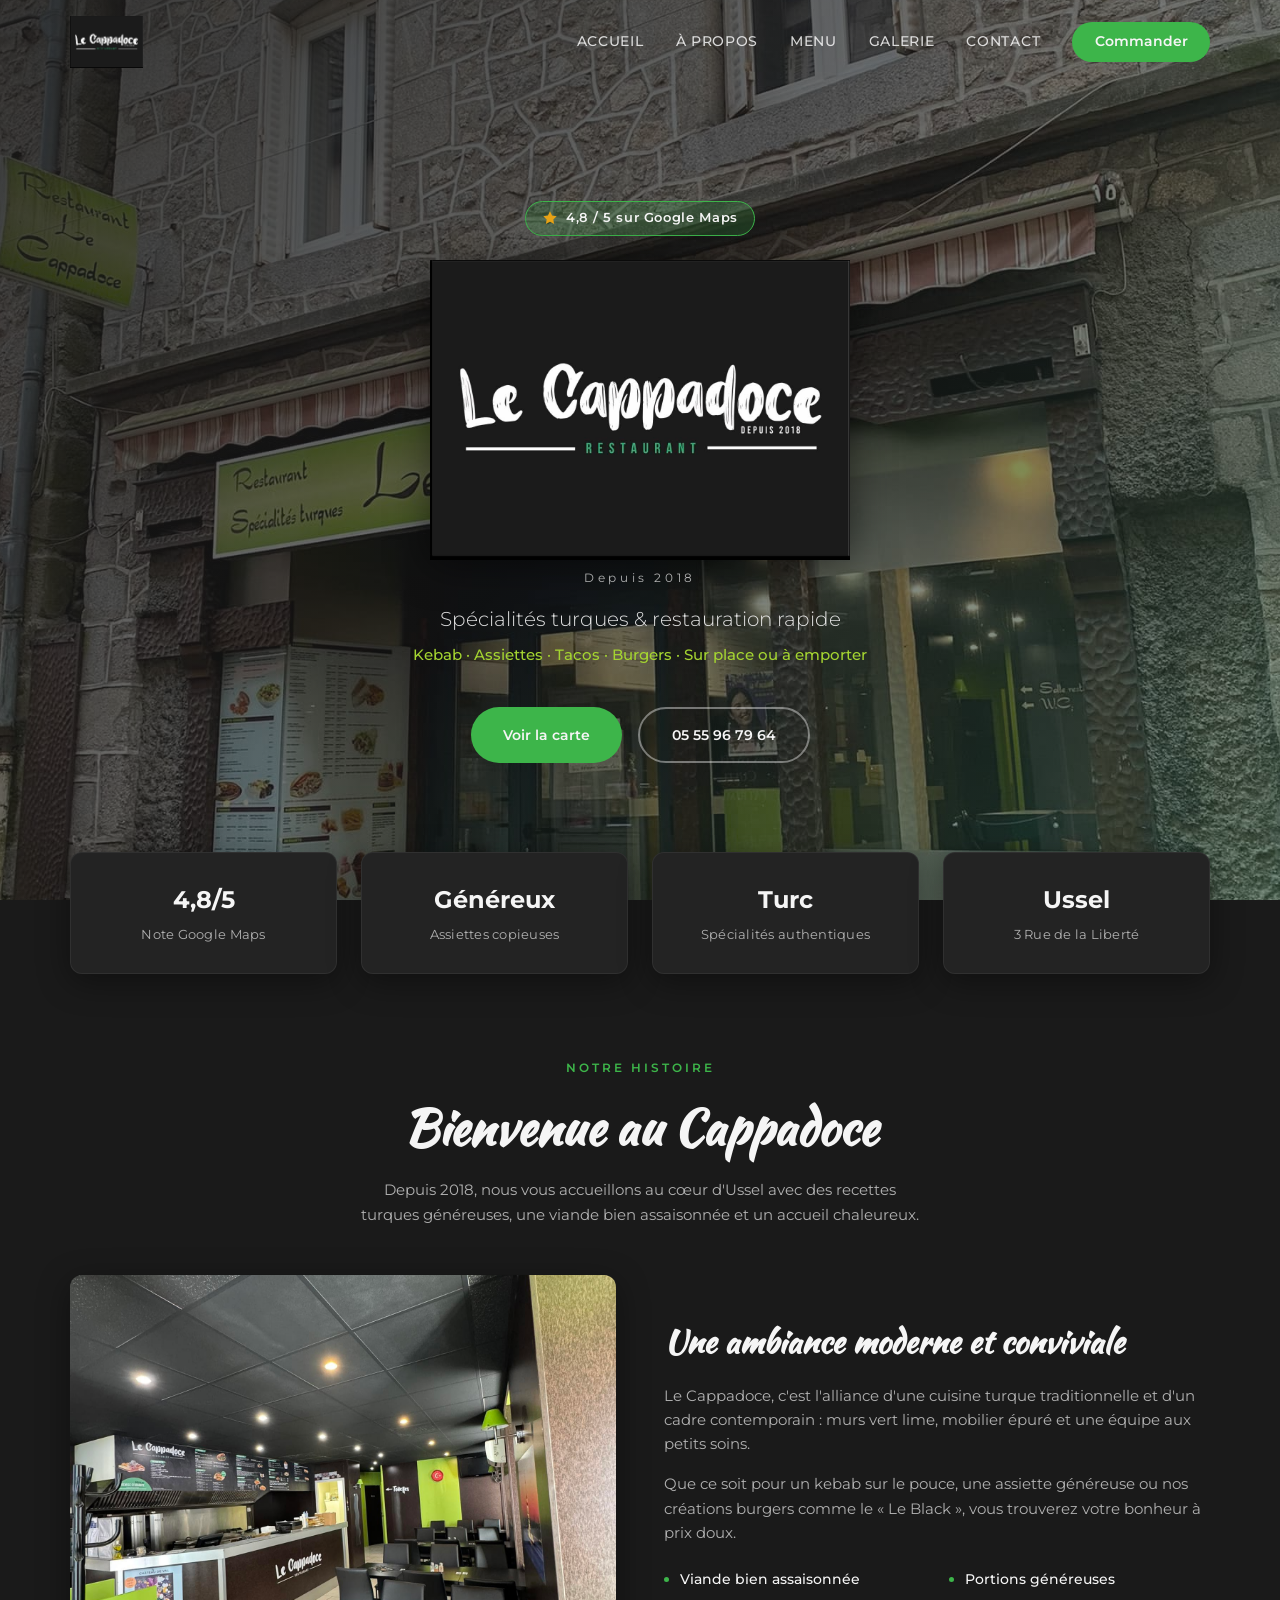
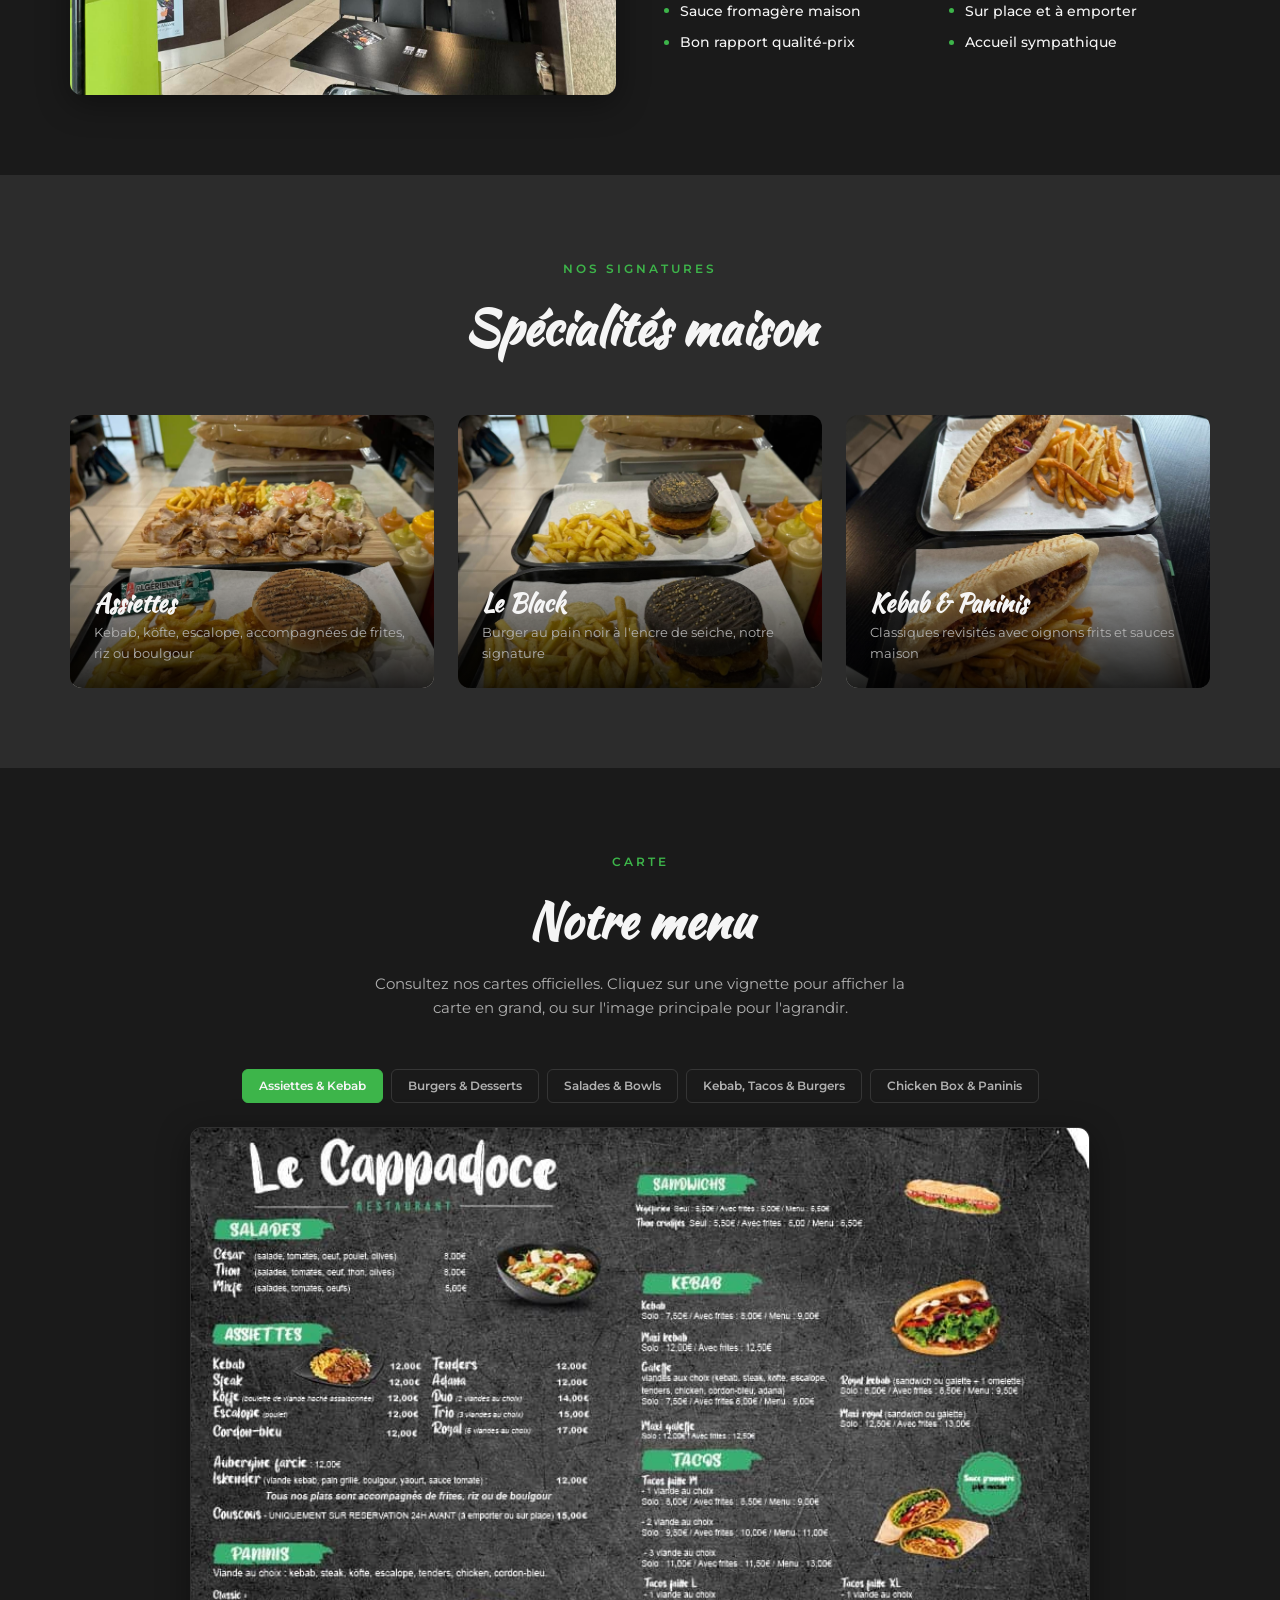
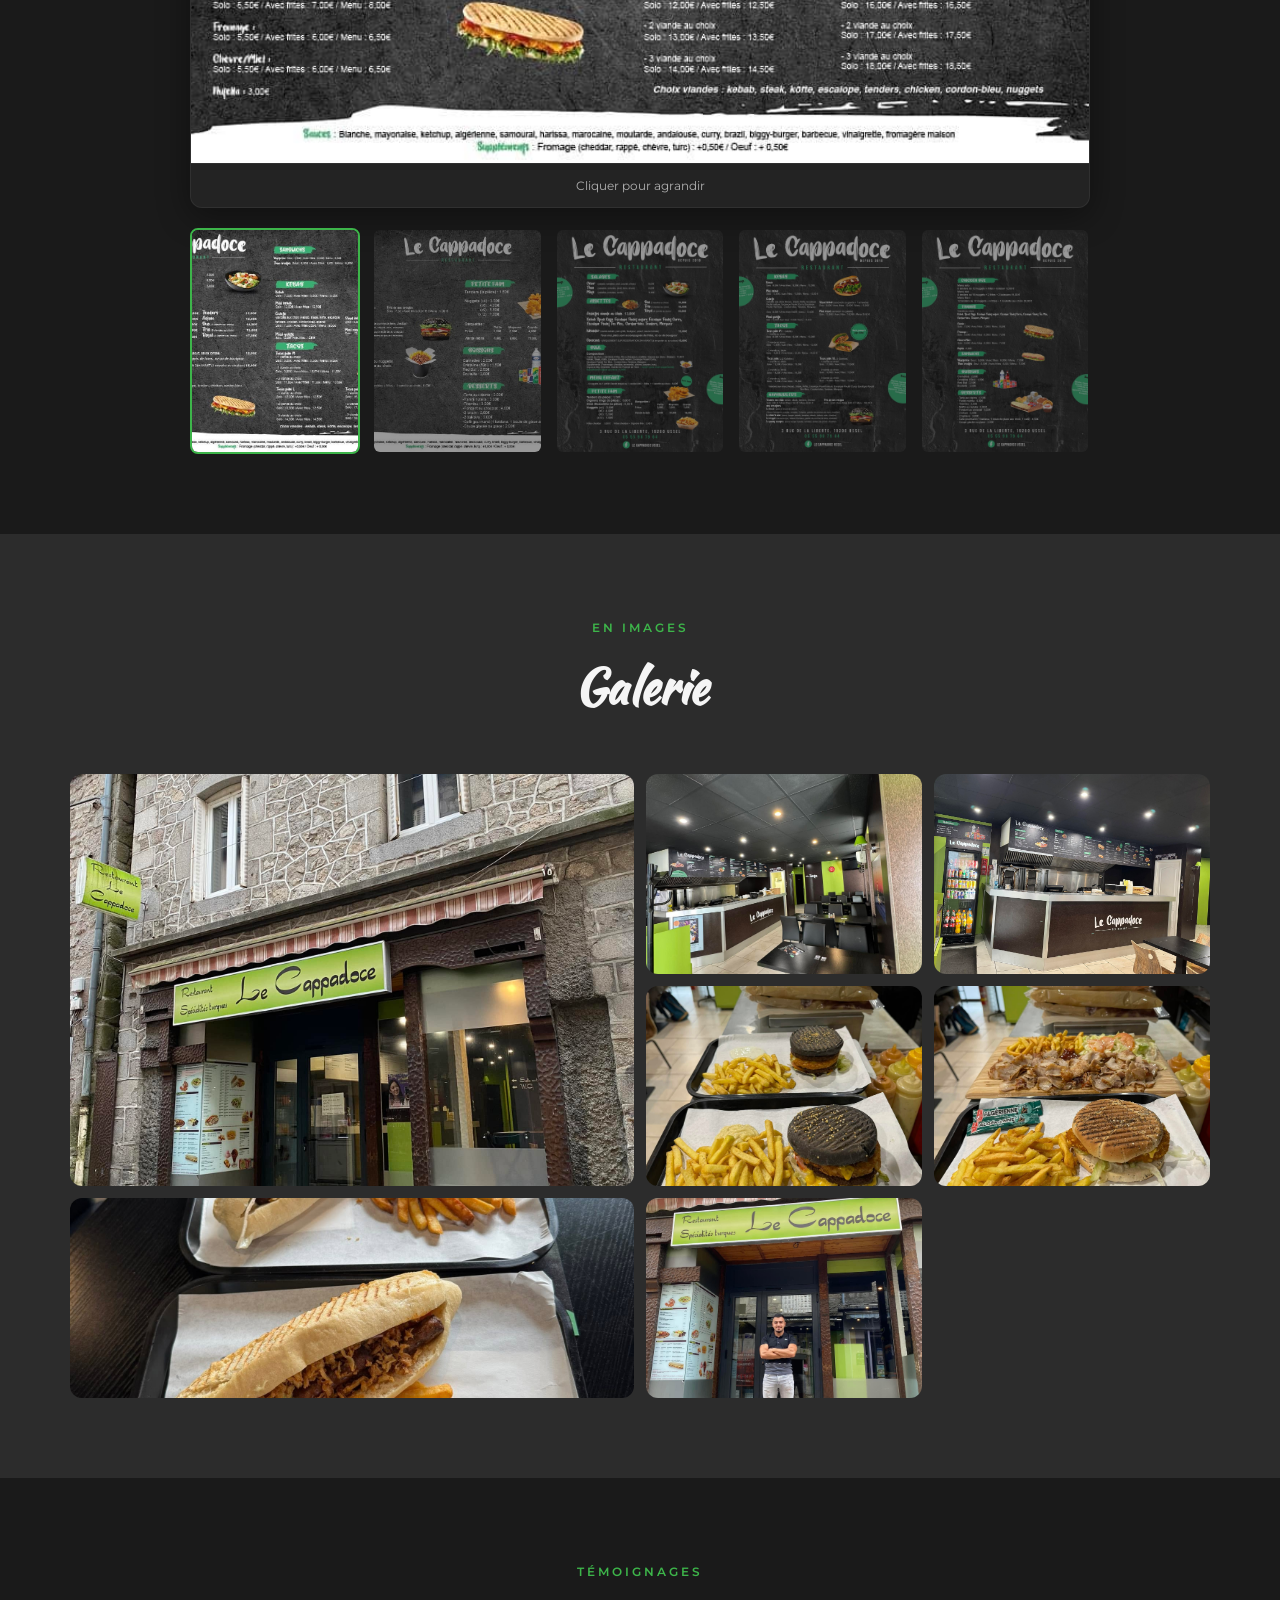
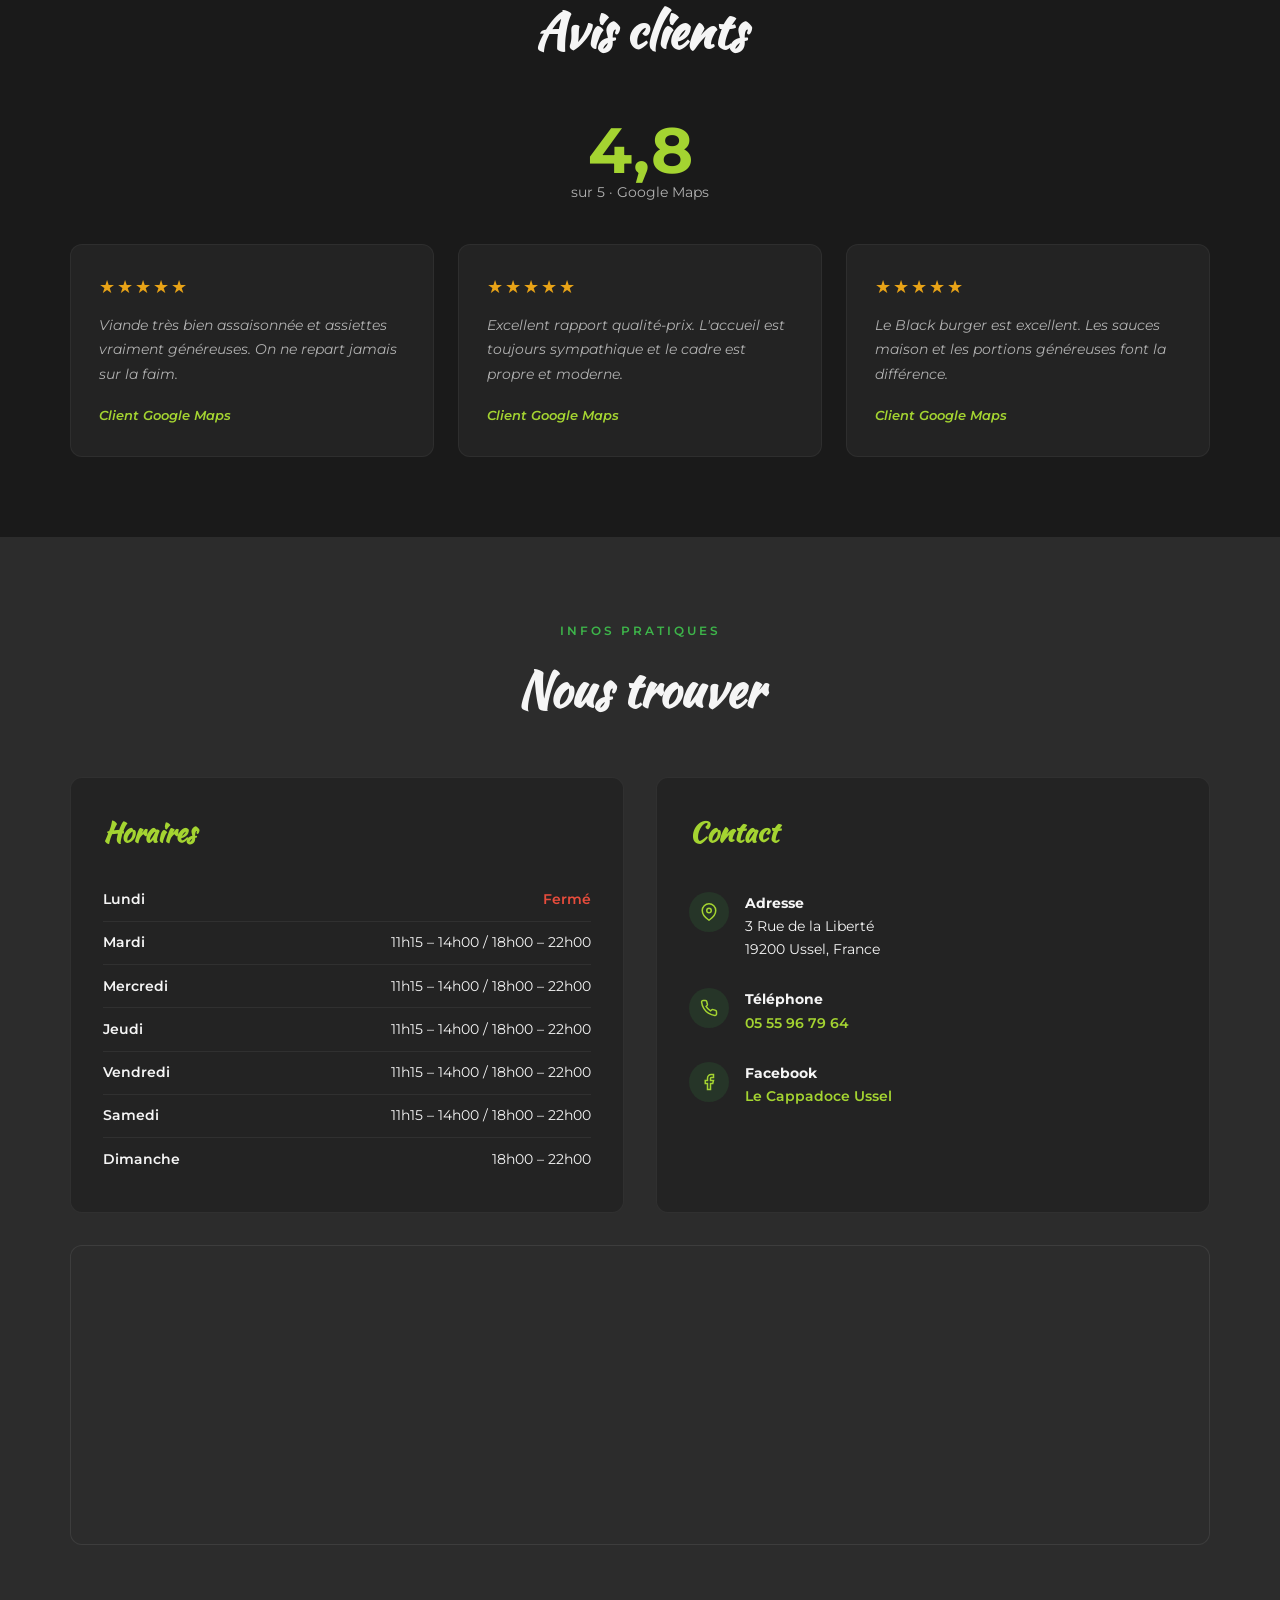
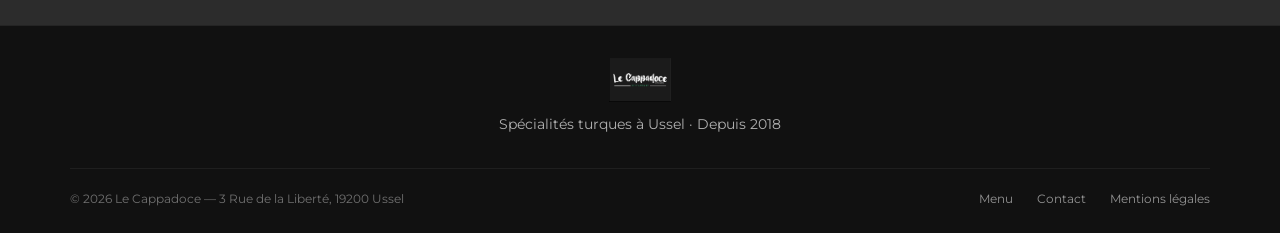
==== index.html @ ad870b02 "Add Le Cappadoce restaurant mockup website. Static showcase site with menu cards, gallery, legal pag" ====
<!DOCTYPE html>
<html lang="fr">
<head>
  <meta charset="UTF-8">
  <meta name="viewport" content="width=device-width, initial-scale=1.0">
  <meta name="description" content="Le Cappadoce — Restaurant de spécialités turques à Ussel. Kebab, assiettes, tacos, burgers. Depuis 2018.">
  <title>Le Cappadoce — Restaurant · Ussel</title>
  <link rel="preconnect" href="https://fonts.googleapis.com">
  <link rel="preconnect" href="https://fonts.gstatic.com" crossorigin>
  <link href="https://fonts.googleapis.com/css2?family=Kaushan+Script&family=Montserrat:wght@300;400;500;600;700&display=swap" rel="stylesheet">
  <link rel="stylesheet" href="css/style.css">
</head>
<body>

  <header class="header">
    <div class="container header__inner">
      <a href="#accueil" class="logo logo--img">
        <img src="images/logo.jpg" alt="Le Cappadoce" class="logo__image" onerror="this.onerror=null;this.src='images/logo.svg';">
      </a>
      <nav class="nav">
        <a href="#accueil" class="nav__link">Accueil</a>
        <a href="#a-propos" class="nav__link">À propos</a>
        <a href="#menu" class="nav__link">Menu</a>
        <a href="#galerie" class="nav__link">Galerie</a>
        <a href="#contact" class="nav__link">Contact</a>
        <a href="tel:+33555967964" class="nav__cta">Commander</a>
      </nav>
      <button class="burger" aria-label="Menu">
        <span></span><span></span><span></span>
      </button>
    </div>
  </header>

  <section id="accueil" class="hero">
    <div class="hero__bg"></div>
    <div class="hero__content">
      <div class="hero__badge">
        <svg class="icon" width="16" height="16" viewBox="0 0 24 24" fill="currentColor" aria-hidden="true"><path d="M12 2l3.09 6.26L22 9.27l-5 4.87 1.18 6.88L12 17.77l-6.18 3.25L7 14.14 2 9.27l6.91-1.01L12 2z"/></svg>
        4,8 / 5 sur Google Maps
      </div>
      <img src="images/logo.jpg" alt="Le Cappadoce" class="hero__logo" onerror="this.onerror=null;this.src='images/logo.svg';">
      <p class="hero__since">Depuis 2018</p>
      <p class="hero__tagline">Spécialités turques &amp; restauration rapide</p>
      <p class="hero__subtitle">Kebab · Assiettes · Tacos · Burgers · Sur place ou à emporter</p>
      <div class="hero__actions">
        <a href="#menu" class="btn btn--primary">Voir la carte</a>
        <a href="tel:+33555967964" class="btn btn--outline">05 55 96 79 64</a>
      </div>
    </div>
  </section>

  <div class="container highlights">
    <div class="highlight">
      <div class="highlight__value">4,8/5</div>
      <div class="highlight__label">Note Google Maps</div>
    </div>
    <div class="highlight">
      <div class="highlight__value">Généreux</div>
      <div class="highlight__label">Assiettes copieuses</div>
    </div>
    <div class="highlight">
      <div class="highlight__value">Turc</div>
      <div class="highlight__label">Spécialités authentiques</div>
    </div>
    <div class="highlight">
      <div class="highlight__value">Ussel</div>
      <div class="highlight__label">3 Rue de la Liberté</div>
    </div>
  </div>

  <section id="a-propos" class="section">
    <div class="container">
      <div class="section__header">
        <span class="section__label">Notre histoire</span>
        <h2 class="section__title">Bienvenue au Cappadoce</h2>
        <p class="section__desc">Depuis 2018, nous vous accueillons au cœur d'Ussel avec des recettes turques généreuses, une viande bien assaisonnée et un accueil chaleureux.</p>
      </div>
      <div class="about">
        <div class="about__image">
          <img src="images/interieur.jpg" alt="Salle du restaurant Le Cappadoce">
        </div>
        <div class="about__text">
          <h3>Une ambiance moderne et conviviale</h3>
          <p>Le Cappadoce, c'est l'alliance d'une cuisine turque traditionnelle et d'un cadre contemporain : murs vert lime, mobilier épuré et une équipe aux petits soins.</p>
          <p>Que ce soit pour un kebab sur le pouce, une assiette généreuse ou nos créations burgers comme le « Le Black », vous trouverez votre bonheur à prix doux.</p>
          <ul class="about__features">
            <li>Viande bien assaisonnée</li>
            <li>Portions généreuses</li>
            <li>Sauce fromagère maison</li>
            <li>Sur place et à emporter</li>
            <li>Bon rapport qualité-prix</li>
            <li>Accueil sympathique</li>
          </ul>
        </div>
      </div>
    </div>
  </section>

  <section class="section section--dark">
    <div class="container">
      <div class="section__header">
        <span class="section__label">Nos signatures</span>
        <h2 class="section__title">Spécialités maison</h2>
      </div>
      <div class="specials">
        <article class="special-card">
          <img src="images/plat-assiette.jpg" alt="Assiette kebab">
          <div class="special-card__overlay">
            <h3 class="special-card__name">Assiettes</h3>
            <p class="special-card__desc">Kebab, köfte, escalope, accompagnées de frites, riz ou boulgour</p>
          </div>
        </article>
        <article class="special-card">
          <img src="images/plat-burger-black.jpg" alt="Burger Le Black">
          <div class="special-card__overlay">
            <h3 class="special-card__name">Le Black</h3>
            <p class="special-card__desc">Burger au pain noir à l'encre de seiche, notre signature</p>
          </div>
        </article>
        <article class="special-card">
          <img src="images/plat-panini.jpg" alt="Paninis et frites">
          <div class="special-card__overlay">
            <h3 class="special-card__name">Kebab &amp; Paninis</h3>
            <p class="special-card__desc">Classiques revisités avec oignons frits et sauces maison</p>
          </div>
        </article>
      </div>
    </div>
  </section>

  <section id="menu" class="section">
    <div class="container">
      <div class="section__header">
        <span class="section__label">Carte</span>
        <h2 class="section__title">Notre menu</h2>
        <p class="section__desc">Consultez nos cartes officielles. Cliquez sur une vignette pour afficher la carte en grand, ou sur l'image principale pour l'agrandir.</p>
      </div>

      <div class="menu-viewer">
        <nav class="menu-viewer__nav" aria-label="Cartes du menu">
          <button class="menu-viewer__tab active" data-menu="images/menu-1.jpg">Assiettes &amp; Kebab</button>
          <button class="menu-viewer__tab" data-menu="images/menu-2.jpg">Burgers &amp; Desserts</button>
          <button class="menu-viewer__tab" data-menu="images/menu-3.jpg">Salades &amp; Bowls</button>
          <button class="menu-viewer__tab" data-menu="images/menu-4.jpg">Kebab, Tacos &amp; Burgers</button>
          <button class="menu-viewer__tab" data-menu="images/menu-5.jpg">Chicken Box &amp; Paninis</button>
        </nav>

        <figure class="menu-viewer__display" data-lightbox="images/menu-1.jpg">
          <img src="images/menu-1.jpg" alt="Carte menu Le Cappadoce — Assiettes, Paninis, Kebab, Tacos" id="menu-display" class="menu-viewer__image">
          <figcaption class="menu-viewer__hint">Cliquer pour agrandir</figcaption>
        </figure>

        <div class="menu-viewer__thumbs">
          <button class="menu-viewer__thumb active" data-menu="images/menu-1.jpg" aria-label="Carte 1">
            <img src="images/menu-1.jpg" alt="">
          </button>
          <button class="menu-viewer__thumb" data-menu="images/menu-2.jpg" aria-label="Carte 2">
            <img src="images/menu-2.jpg" alt="">
          </button>
          <button class="menu-viewer__thumb" data-menu="images/menu-3.jpg" aria-label="Carte 3">
            <img src="images/menu-3.jpg" alt="">
          </button>
          <button class="menu-viewer__thumb" data-menu="images/menu-4.jpg" aria-label="Carte 4">
            <img src="images/menu-4.jpg" alt="">
          </button>
          <button class="menu-viewer__thumb" data-menu="images/menu-5.jpg" aria-label="Carte 5">
            <img src="images/menu-5.jpg" alt="">
          </button>
        </div>
      </div>
    </div>
  </section>

  <section id="galerie" class="section section--dark">
    <div class="container">
      <div class="section__header">
        <span class="section__label">En images</span>
        <h2 class="section__title">Galerie</h2>
      </div>
      <div class="gallery">
        <figure class="gallery__item gallery__item--large" data-lightbox="images/hero.jpg">
          <img src="images/hero.jpg" alt="Façade du restaurant Le Cappadoce">
        </figure>
        <figure class="gallery__item" data-lightbox="images/interieur.jpg">
          <img src="images/interieur.jpg" alt="Salle du restaurant">
        </figure>
        <figure class="gallery__item" data-lightbox="images/galerie-comptoir.jpg">
          <img src="images/galerie-comptoir.jpg" alt="Comptoir et cuisine">
        </figure>
        <figure class="gallery__item" data-lightbox="images/plat-burger-black.jpg">
          <img src="images/plat-burger-black.jpg" alt="Burger Le Black">
        </figure>
        <figure class="gallery__item" data-lightbox="images/plat-assiette.jpg">
          <img src="images/plat-assiette.jpg" alt="Assiette kebab">
        </figure>
        <figure class="gallery__item gallery__item--wide" data-lightbox="images/plat-panini.jpg">
          <img src="images/plat-panini.jpg" alt="Paninis et frites">
        </figure>
        <figure class="gallery__item" data-lightbox="images/galerie-equipe.jpg">
          <img src="images/galerie-equipe.jpg" alt="Devanture du restaurant">
        </figure>
      </div>
    </div>
  </section>

  <section id="avis" class="section">
    <div class="container">
      <div class="section__header">
        <span class="section__label">Témoignages</span>
        <h2 class="section__title">Avis clients</h2>
      </div>
      <div class="reviews__score">
        <div class="reviews__score-value">4,8</div>
        <div class="reviews__score-label">sur 5 · Google Maps</div>
      </div>
      <div class="reviews">
        <blockquote class="review">
          <div class="review__stars" aria-label="5 étoiles sur 5">★★★★★</div>
          <p class="review__text">Viande très bien assaisonnée et assiettes vraiment généreuses. On ne repart jamais sur la faim.</p>
          <cite class="review__author">Client Google Maps</cite>
        </blockquote>
        <blockquote class="review">
          <div class="review__stars" aria-label="5 étoiles sur 5">★★★★★</div>
          <p class="review__text">Excellent rapport qualité-prix. L'accueil est toujours sympathique et le cadre est propre et moderne.</p>
          <cite class="review__author">Client Google Maps</cite>
        </blockquote>
        <blockquote class="review">
          <div class="review__stars" aria-label="5 étoiles sur 5">★★★★★</div>
          <p class="review__text">Le Black burger est excellent. Les sauces maison et les portions généreuses font la différence.</p>
          <cite class="review__author">Client Google Maps</cite>
        </blockquote>
      </div>
    </div>
  </section>

  <section id="contact" class="section section--dark">
    <div class="container">
      <div class="section__header">
        <span class="section__label">Infos pratiques</span>
        <h2 class="section__title">Nous trouver</h2>
      </div>
      <div class="contact-grid">
        <div class="contact-card">
          <h3>Horaires</h3>
          <ul class="hours-list">
            <li><span class="day">Lundi</span> <span class="closed">Fermé</span></li>
            <li><span class="day">Mardi</span> <span>11h15 – 14h00 / 18h00 – 22h00</span></li>
            <li><span class="day">Mercredi</span> <span>11h15 – 14h00 / 18h00 – 22h00</span></li>
            <li><span class="day">Jeudi</span> <span>11h15 – 14h00 / 18h00 – 22h00</span></li>
            <li><span class="day">Vendredi</span> <span>11h15 – 14h00 / 18h00 – 22h00</span></li>
            <li><span class="day">Samedi</span> <span>11h15 – 14h00 / 18h00 – 22h00</span></li>
            <li><span class="day">Dimanche</span> <span>18h00 – 22h00</span></li>
          </ul>
        </div>
        <div class="contact-card">
          <h3>Contact</h3>
          <ul class="contact-info">
            <li>
              <span class="contact-info__icon" aria-hidden="true">
                <svg class="icon" width="18" height="18" viewBox="0 0 24 24" fill="none" stroke="currentColor" stroke-width="2"><path d="M21 10c0 7-9 13-9 13s-9-6-9-13a9 9 0 0118 0z"/><circle cx="12" cy="10" r="3"/></svg>
              </span>
              <div>
                <strong>Adresse</strong><br>
                3 Rue de la Liberté<br>
                19200 Ussel, France
              </div>
            </li>
            <li>
              <span class="contact-info__icon" aria-hidden="true">
                <svg class="icon" width="18" height="18" viewBox="0 0 24 24" fill="none" stroke="currentColor" stroke-width="2"><path d="M22 16.92v3a2 2 0 01-2.18 2 19.79 19.79 0 01-8.63-3.07 19.5 19.5 0 01-6-6 19.79 19.79 0 01-3.07-8.67A2 2 0 014.11 2h3a2 2 0 012 1.72c.127.96.361 1.903.7 2.81a2 2 0 01-.45 2.11L8.09 9.91a16 16 0 006 6l1.27-1.27a2 2 0 012.11-.45c.907.339 1.85.573 2.81.7A2 2 0 0122 16.92z"/></svg>
              </span>
              <div>
                <strong>Téléphone</strong><br>
                <a href="tel:+33555967964">05 55 96 79 64</a>
              </div>
            </li>
            <li>
              <span class="contact-info__icon" aria-hidden="true">
                <svg class="icon" width="18" height="18" viewBox="0 0 24 24" fill="none" stroke="currentColor" stroke-width="2"><path d="M18 2h-3a5 5 0 00-5 5v3H7v4h3v8h4v-8h3l1-4h-4V7a1 1 0 011-1h3z"/></svg>
              </span>
              <div>
                <strong>Facebook</strong><br>
                <a href="https://www.facebook.com/" target="_blank" rel="noopener noreferrer">Le Cappadoce Ussel</a>
              </div>
            </li>
          </ul>
        </div>
      </div>
      <div class="map-placeholder">
        <iframe
          src="https://maps.google.com/maps?q=3+Rue+de+la+Libert%C3%A9+19200+Ussel&output=embed"
          allowfullscreen=""
          loading="lazy"
          referrerpolicy="no-referrer-when-downgrade"
          title="Localisation Le Cappadoce Ussel">
        </iframe>
      </div>
    </div>
  </section>

  <footer class="footer footer--minimal">
    <div class="container">
      <div class="footer__brand-row">
        <a href="#accueil" class="logo logo--img">
          <img src="images/logo.jpg" alt="Le Cappadoce" class="logo__image logo__image--footer" onerror="this.onerror=null;this.src='images/logo.svg';">
        </a>
        <p class="footer__tagline">Spécialités turques à Ussel · Depuis 2018</p>
      </div>
      <div class="footer__bottom">
        <span>© 2026 Le Cappadoce — 3 Rue de la Liberté, 19200 Ussel</span>
        <nav class="footer__links">
          <a href="#menu">Menu</a>
          <a href="#contact">Contact</a>
          <a href="mentions-legales.html">Mentions légales</a>
        </nav>
      </div>
    </div>
  </footer>

  <div id="lightbox" class="lightbox" role="dialog" aria-modal="true" aria-label="Image agrandie">
    <button class="lightbox__close" aria-label="Fermer">&times;</button>
    <img id="lightbox-img" src="" alt="">
  </div>

  <script src="js/main.js"></script>
</body>
</html>
---- css/style.css ----
/* Le Cappadoce — Maquette site vitrine */

:root {
  --bg-dark: #1a1a1a;
  --bg-slate: #2c2c2c;
  --bg-card: #232323;
  --green: #3db54a;
  --green-bright: #a4d431;
  --green-dark: #2d5a47;
  --brown: #3e2723;
  --white: #f5f5f5;
  --gray: #b0b0b0;
  --gold: #e8a317;
  --font-script: "Kaushan Script", cursive;
  --font-body: "Montserrat", sans-serif;
  --shadow: 0 8px 32px rgba(0, 0, 0, 0.4);
  --radius: 12px;
  --transition: 0.3s ease;
}

*,
*::before,
*::after {
  box-sizing: border-box;
  margin: 0;
  padding: 0;
}

html {
  scroll-behavior: smooth;
}

body {
  font-family: var(--font-body);
  background: var(--bg-dark);
  color: var(--white);
  line-height: 1.6;
  overflow-x: hidden;
}

img {
  max-width: 100%;
  height: auto;
  display: block;
}

a {
  color: inherit;
  text-decoration: none;
}

.container {
  width: min(1140px, 92%);
  margin: 0 auto;
}

/* ── Header ── */

.header {
  position: fixed;
  top: 0;
  left: 0;
  right: 0;
  z-index: 1000;
  padding: 1rem 0;
  transition: background var(--transition), box-shadow var(--transition);
}

.header.scrolled {
  background: rgba(26, 26, 26, 0.95);
  backdrop-filter: blur(12px);
  box-shadow: 0 2px 20px rgba(0, 0, 0, 0.5);
}

.header__inner {
  display: flex;
  align-items: center;
  justify-content: space-between;
}

.logo {
  display: flex;
  flex-direction: column;
  align-items: flex-start;
  line-height: 1.1;
}

.logo__name {
  font-family: var(--font-script);
  font-size: 1.8rem;
  color: var(--white);
}

.logo__sub {
  font-size: 0.65rem;
  letter-spacing: 0.35em;
  color: var(--green-dark);
  text-transform: uppercase;
  display: flex;
  align-items: center;
  gap: 0.5rem;
}

.logo__sub::before,
.logo__sub::after {
  content: "";
  width: 24px;
  height: 1px;
  background: var(--white);
  opacity: 0.5;
}

.nav {
  display: flex;
  align-items: center;
  gap: 2rem;
}

.nav__link {
  font-size: 0.85rem;
  font-weight: 500;
  letter-spacing: 0.05em;
  text-transform: uppercase;
  opacity: 0.85;
  transition: color var(--transition), opacity var(--transition);
}

.nav__link:hover {
  color: var(--green-bright);
  opacity: 1;
}

.nav__cta {
  background: var(--green);
  color: var(--white);
  padding: 0.6rem 1.4rem;
  border-radius: 50px;
  font-weight: 600;
  font-size: 0.85rem;
  transition: background var(--transition), transform var(--transition);
}

.nav__cta:hover {
  background: var(--green-bright);
  color: var(--bg-dark);
  transform: translateY(-2px);
}

.burger {
  display: none;
  flex-direction: column;
  gap: 5px;
  background: none;
  border: none;
  cursor: pointer;
  padding: 4px;
}

.burger span {
  display: block;
  width: 26px;
  height: 2px;
  background: var(--white);
  transition: var(--transition);
}

.burger.active span:nth-child(1) {
  transform: rotate(45deg) translate(5px, 5px);
}

.burger.active span:nth-child(2) {
  opacity: 0;
}

.burger.active span:nth-child(3) {
  transform: rotate(-45deg) translate(5px, -5px);
}

/* ── Hero ── */

.hero {
  position: relative;
  min-height: 100vh;
  display: flex;
  align-items: center;
  justify-content: center;
  text-align: center;
  overflow: hidden;
}

.hero__bg {
  position: absolute;
  inset: 0;
  background-color: var(--bg-dark);
  background-image:
    linear-gradient(
      135deg,
      rgba(26, 26, 26, 0.88) 0%,
      rgba(26, 26, 26, 0.6) 50%,
      rgba(45, 90, 71, 0.5) 100%
    ),
    url("../images/hero.jpg");
  background-position: center;
  background-size: cover;
  background-repeat: no-repeat;
  transform: scale(1.05);
  animation: heroZoom 20s ease-in-out infinite alternate;
}

@keyframes heroZoom {
  from { transform: scale(1.05); }
  to { transform: scale(1.12); }
}

.hero__content {
  position: relative;
  z-index: 2;
  padding: 8rem 1rem 4rem;
  max-width: 800px;
}

.hero__badge {
  display: inline-flex;
  align-items: center;
  gap: 0.5rem;
  background: rgba(61, 181, 74, 0.2);
  border: 1px solid var(--green);
  padding: 0.4rem 1rem;
  border-radius: 50px;
  font-size: 0.8rem;
  font-weight: 600;
  margin-bottom: 1.5rem;
  letter-spacing: 0.05em;
}

.hero__badge svg {
  color: var(--gold);
}

.logo--img {
  line-height: 0;
}

.logo__image {
  height: 52px;
  width: auto;
}

.hero__logo {
  max-width: min(420px, 85vw);
  height: auto;
  margin: 0 auto 0.5rem;
  filter: drop-shadow(0 4px 20px rgba(0, 0, 0, 0.5));
}

.hero__title {
  font-family: var(--font-script);
  font-size: clamp(3.5rem, 10vw, 6.5rem);
  line-height: 1;
  margin-bottom: 0.5rem;
  text-shadow: 0 4px 30px rgba(0, 0, 0, 0.6);
}

.hero__since {
  font-size: 0.75rem;
  letter-spacing: 0.3em;
  opacity: 0.7;
  margin-bottom: 1rem;
}

.hero__tagline {
  font-size: clamp(1rem, 2.5vw, 1.25rem);
  font-weight: 300;
  opacity: 0.9;
  margin-bottom: 0.5rem;
}

.hero__subtitle {
  font-size: 0.95rem;
  color: var(--green-bright);
  font-weight: 500;
  margin-bottom: 2.5rem;
}

.hero__actions {
  display: flex;
  gap: 1rem;
  justify-content: center;
  flex-wrap: wrap;
}

.btn {
  display: inline-flex;
  align-items: center;
  gap: 0.5rem;
  padding: 0.9rem 2rem;
  border-radius: 50px;
  font-weight: 600;
  font-size: 0.9rem;
  transition: all var(--transition);
  cursor: pointer;
  border: none;
}

.btn--primary {
  background: var(--green);
  color: var(--white);
}

.btn--primary:hover {
  background: var(--green-bright);
  color: var(--bg-dark);
  transform: translateY(-3px);
  box-shadow: 0 8px 25px rgba(61, 181, 74, 0.4);
}

.btn--outline {
  background: transparent;
  color: var(--white);
  border: 2px solid rgba(255, 255, 255, 0.4);
}

.btn--outline:hover {
  border-color: var(--white);
  background: rgba(255, 255, 255, 0.1);
  transform: translateY(-3px);
}

.hero__scroll {
  position: absolute;
  bottom: 2rem;
  left: 50%;
  transform: translateX(-50%);
  z-index: 2;
  animation: bounce 2s infinite;
  opacity: 0.6;
}

@keyframes bounce {
  0%, 100% { transform: translateX(-50%) translateY(0); }
  50% { transform: translateX(-50%) translateY(8px); }
}

/* ── Sections communes ── */

.section {
  padding: 5rem 0;
}

.section--dark {
  background: var(--bg-slate);
}

.section__header {
  text-align: center;
  margin-bottom: 3rem;
}

.section__label {
  display: inline-block;
  font-size: 0.75rem;
  letter-spacing: 0.25em;
  text-transform: uppercase;
  color: var(--green);
  font-weight: 600;
  margin-bottom: 0.75rem;
}

.section__title {
  font-family: var(--font-script);
  font-size: clamp(2rem, 5vw, 3rem);
  margin-bottom: 0.75rem;
}

.section__desc {
  color: var(--gray);
  max-width: 560px;
  margin: 0 auto;
  font-size: 0.95rem;
}

.brush-title {
  position: relative;
  display: inline-block;
  padding: 0.2rem 1.5rem;
}

.brush-title::before {
  content: "";
  position: absolute;
  left: 0;
  right: 0;
  top: 50%;
  height: 2.2rem;
  transform: translateY(-50%) skewX(-8deg);
  background: var(--green);
  opacity: 0.85;
  border-radius: 4px;
  z-index: -1;
}

/* ── Highlights ── */

.highlights {
  display: grid;
  grid-template-columns: repeat(auto-fit, minmax(220px, 1fr));
  gap: 1.5rem;
  margin-top: -3rem;
  position: relative;
  z-index: 10;
}

.highlight {
  background: var(--bg-card);
  border: 1px solid rgba(255, 255, 255, 0.06);
  border-radius: var(--radius);
  padding: 1.75rem 1.5rem;
  text-align: center;
  box-shadow: var(--shadow);
  transition: transform var(--transition), border-color var(--transition);
}

.highlight:hover {
  transform: translateY(-4px);
  border-color: rgba(61, 181, 74, 0.4);
}

.highlight__value {
  font-size: 1.5rem;
  font-weight: 700;
  color: var(--white);
  margin-bottom: 0.35rem;
}

.highlight__label {
  font-size: 0.8rem;
  color: var(--gray);
  letter-spacing: 0.02em;
}

/* ── About ── */

.about {
  display: grid;
  grid-template-columns: 1fr 1fr;
  gap: 3rem;
  align-items: center;
}

.about__image {
  position: relative;
  border-radius: var(--radius);
  overflow: hidden;
  box-shadow: var(--shadow);
}

.about__image img {
  width: 100%;
  height: 420px;
  object-fit: cover;
}

.about__image::after {
  content: "";
  position: absolute;
  inset: 0;
  border: 3px solid var(--green);
  border-radius: var(--radius);
  transform: translate(12px, 12px);
  z-index: -1;
}

.about__text h3 {
  font-family: var(--font-script);
  font-size: 2rem;
  margin-bottom: 1rem;
}

.about__text p {
  color: var(--gray);
  margin-bottom: 1rem;
  font-size: 0.95rem;
}

.about__features {
  display: grid;
  grid-template-columns: 1fr 1fr;
  gap: 0.6rem 1.5rem;
  margin-top: 1.5rem;
  list-style: none;
}

.about__features li {
  font-size: 0.85rem;
  font-weight: 500;
  padding-left: 1rem;
  position: relative;
}

.about__features li::before {
  content: "";
  position: absolute;
  left: 0;
  top: 0.55em;
  width: 5px;
  height: 5px;
  border-radius: 50%;
  background: var(--green);
}

/* ── Menu (cartes photos) ── */

.menu-viewer {
  max-width: 900px;
  margin: 0 auto;
}

.menu-viewer__nav {
  display: flex;
  flex-wrap: wrap;
  gap: 0.5rem;
  justify-content: center;
  margin-bottom: 1.5rem;
}

.menu-viewer__tab {
  background: transparent;
  border: 1px solid rgba(255, 255, 255, 0.12);
  color: var(--gray);
  padding: 0.55rem 1rem;
  border-radius: 6px;
  font-family: var(--font-body);
  font-size: 0.78rem;
  font-weight: 600;
  cursor: pointer;
  transition: all var(--transition);
}

.menu-viewer__tab:hover,
.menu-viewer__tab.active {
  background: var(--green);
  border-color: var(--green);
  color: var(--white);
}

.menu-viewer__display {
  margin: 0;
  border-radius: var(--radius);
  overflow: hidden;
  box-shadow: var(--shadow);
  cursor: zoom-in;
  background: var(--bg-card);
  border: 1px solid rgba(255, 255, 255, 0.06);
}

.menu-viewer__image {
  width: 100%;
  display: block;
}

.menu-viewer__hint {
  text-align: center;
  font-size: 0.75rem;
  color: var(--gray);
  padding: 0.75rem;
  border-top: 1px solid rgba(255, 255, 255, 0.06);
}

.menu-viewer__thumbs {
  display: grid;
  grid-template-columns: repeat(5, 1fr);
  gap: 0.75rem;
  margin-top: 1.25rem;
}

.menu-viewer__thumb {
  padding: 0;
  border: 2px solid transparent;
  border-radius: 8px;
  overflow: hidden;
  cursor: pointer;
  background: none;
  opacity: 0.55;
  transition: opacity var(--transition), border-color var(--transition);
}

.menu-viewer__thumb:hover,
.menu-viewer__thumb.active {
  opacity: 1;
  border-color: var(--green);
}

.menu-viewer__thumb img {
  width: 100%;
  aspect-ratio: 3/4;
  object-fit: cover;
}

/* ── Spécialités visuelles ── */

.specials {
  display: grid;
  grid-template-columns: repeat(3, 1fr);
  gap: 1.5rem;
}

.special-card {
  position: relative;
  border-radius: var(--radius);
  overflow: hidden;
  aspect-ratio: 4/3;
  cursor: pointer;
}

.special-card img {
  width: 100%;
  height: 100%;
  object-fit: cover;
  transition: transform 0.5s ease;
}

.special-card:hover img {
  transform: scale(1.08);
}

.special-card__overlay {
  position: absolute;
  inset: 0;
  background: linear-gradient(to top, rgba(0, 0, 0, 0.85) 0%, transparent 60%);
  display: flex;
  flex-direction: column;
  justify-content: flex-end;
  padding: 1.5rem;
}

.special-card__name {
  font-family: var(--font-script);
  font-size: 1.5rem;
}

.special-card__desc {
  font-size: 0.8rem;
  color: var(--gray);
}

/* ── Gallery ── */

.gallery {
  display: grid;
  grid-template-columns: repeat(4, 1fr);
  grid-auto-rows: 200px;
  gap: 0.75rem;
}

.gallery__item {
  border-radius: var(--radius);
  overflow: hidden;
  position: relative;
}

.gallery__item img {
  width: 100%;
  height: 100%;
  object-fit: cover;
  transition: transform 0.5s ease;
}

.gallery__item:hover img {
  transform: scale(1.05);
}

.gallery__item--large {
  grid-column: span 2;
  grid-row: span 2;
}

.gallery__item--wide {
  grid-column: span 2;
}

/* ── Avis ── */

.reviews {
  display: grid;
  grid-template-columns: repeat(auto-fit, minmax(280px, 1fr));
  gap: 1.5rem;
}

.review {
  background: var(--bg-card);
  border-radius: var(--radius);
  padding: 1.75rem;
  border: 1px solid rgba(255, 255, 255, 0.05);
}

.review__stars {
  color: var(--gold);
  font-size: 1.1rem;
  margin-bottom: 0.75rem;
  letter-spacing: 2px;
}

.review__text {
  font-size: 0.9rem;
  color: var(--gray);
  font-style: italic;
  margin-bottom: 1rem;
  line-height: 1.7;
}

.review__author {
  font-size: 0.8rem;
  font-weight: 600;
  color: var(--green-bright);
}

.reviews__score {
  text-align: center;
  margin-bottom: 2.5rem;
}

.reviews__score-value {
  font-size: 4rem;
  font-weight: 700;
  color: var(--green-bright);
  line-height: 1;
}

.reviews__score-label {
  font-size: 0.85rem;
  color: var(--gray);
}

/* ── Contact & Horaires ── */

.contact-grid {
  display: grid;
  grid-template-columns: 1fr 1fr;
  gap: 2rem;
}

.contact-card {
  background: var(--bg-card);
  border-radius: var(--radius);
  padding: 2rem;
  border: 1px solid rgba(255, 255, 255, 0.06);
}

.contact-card h3 {
  font-family: var(--font-script);
  font-size: 1.75rem;
  margin-bottom: 1.5rem;
  color: var(--green-bright);
}

.hours-list {
  list-style: none;
}

.hours-list li {
  display: flex;
  justify-content: space-between;
  padding: 0.6rem 0;
  border-bottom: 1px solid rgba(255, 255, 255, 0.06);
  font-size: 0.9rem;
}

.hours-list li:last-child {
  border-bottom: none;
}

.hours-list .closed {
  color: #e74c3c;
  font-weight: 600;
}

.hours-list .day {
  font-weight: 600;
}

.contact-info {
  list-style: none;
}

.contact-info li {
  display: flex;
  align-items: flex-start;
  gap: 1rem;
  padding: 0.85rem 0;
  font-size: 0.9rem;
}

.contact-info__icon {
  width: 40px;
  height: 40px;
  background: rgba(61, 181, 74, 0.12);
  border-radius: 50%;
  display: flex;
  align-items: center;
  justify-content: center;
  flex-shrink: 0;
  color: var(--green-bright);
}

.icon {
  display: block;
  flex-shrink: 0;
}

.contact-info a {
  color: var(--green-bright);
  font-weight: 600;
  transition: color var(--transition);
}

.contact-info a:hover {
  color: var(--green);
}

.map-placeholder {
  margin-top: 2rem;
  border-radius: var(--radius);
  overflow: hidden;
  height: 300px;
  background: var(--bg-slate);
  border: 1px solid rgba(255, 255, 255, 0.08);
}

.map-placeholder iframe {
  width: 100%;
  height: 100%;
  border: 0;
  filter: grayscale(30%) contrast(1.1);
}

/* ── Footer ── */

.footer {
  background: #111;
  padding: 2.5rem 0 1.5rem;
  border-top: 1px solid rgba(255, 255, 255, 0.08);
}

.footer--minimal {
  padding-top: 2rem;
}

.footer__brand-row {
  display: flex;
  flex-direction: column;
  align-items: center;
  gap: 0.75rem;
  margin-bottom: 2rem;
  text-align: center;
}

.logo__image--footer {
  height: 44px;
}

.footer__tagline {
  font-size: 0.85rem;
  color: var(--gray);
}

.footer__bottom {
  border-top: 1px solid rgba(255, 255, 255, 0.06);
  padding-top: 1.25rem;
  display: flex;
  justify-content: space-between;
  align-items: center;
  flex-wrap: wrap;
  gap: 1rem;
  font-size: 0.78rem;
  color: rgba(255, 255, 255, 0.4);
}

.footer__links {
  display: flex;
  gap: 1.5rem;
}

.footer__links a {
  color: rgba(255, 255, 255, 0.55);
  transition: color var(--transition);
}

.footer__links a:hover {
  color: var(--white);
}

/* ── Page légale ── */

.legal-page {
  padding: 7rem 0 4rem;
  min-height: 70vh;
}

.legal-page__inner {
  max-width: 720px;
}

.legal-page__title {
  font-family: var(--font-script);
  font-size: clamp(2rem, 5vw, 2.75rem);
  margin-bottom: 0.5rem;
}

.legal-page__updated {
  font-size: 0.85rem;
  color: var(--gray);
  margin-bottom: 3rem;
}

.legal-section {
  margin-bottom: 2.5rem;
}

.legal-section h2 {
  font-size: 1.1rem;
  font-weight: 600;
  color: var(--green-bright);
  margin-bottom: 1rem;
  letter-spacing: 0.02em;
}

.legal-section h3 {
  font-size: 0.95rem;
  font-weight: 600;
  margin: 1.25rem 0 0.5rem;
}

.legal-section p {
  font-size: 0.9rem;
  color: var(--gray);
  line-height: 1.75;
  margin-bottom: 0.75rem;
}

.legal-section a {
  color: var(--green-bright);
  text-decoration: underline;
  text-underline-offset: 2px;
}

.legal-dl {
  display: grid;
  gap: 0.75rem;
}

.legal-dl dt {
  font-size: 0.75rem;
  text-transform: uppercase;
  letter-spacing: 0.08em;
  color: rgba(255, 255, 255, 0.45);
  margin-bottom: 0.15rem;
}

.legal-dl dd {
  font-size: 0.9rem;
  color: var(--white);
  margin: 0 0 0.5rem;
}

.legal-section--notice {
  padding: 1.25rem 1.5rem;
  background: rgba(255, 255, 255, 0.03);
  border-left: 3px solid var(--green);
  border-radius: 0 var(--radius) var(--radius) 0;
}

/* ── Animations ── */

.reveal {
  opacity: 0;
  transform: translateY(16px);
  transition: opacity 0.55s ease, transform 0.55s ease;
}

.reveal.is-visible {
  opacity: 1;
  transform: translateY(0);
}

/* ── Lightbox ── */

.lightbox {
  position: fixed;
  inset: 0;
  background: rgba(0, 0, 0, 0.92);
  z-index: 2000;
  display: none;
  align-items: center;
  justify-content: center;
  padding: 2rem;
}

.lightbox.active {
  display: flex;
}

.lightbox img {
  max-height: 90vh;
  max-width: 90vw;
  border-radius: var(--radius);
  box-shadow: var(--shadow);
}

.lightbox__close {
  position: absolute;
  top: 1.5rem;
  right: 1.5rem;
  background: none;
  border: none;
  color: var(--white);
  font-size: 2rem;
  cursor: pointer;
  opacity: 0.7;
  transition: opacity var(--transition);
}

.lightbox__close:hover {
  opacity: 1;
}

/* ── Responsive ── */

@media (max-width: 900px) {
  .nav {
    position: fixed;
    top: 0;
    right: -100%;
    width: min(320px, 85vw);
    height: 100vh;
    background: var(--bg-dark);
    flex-direction: column;
    justify-content: center;
    gap: 2rem;
    transition: right var(--transition);
    box-shadow: -4px 0 30px rgba(0, 0, 0, 0.5);
  }

  .nav.open {
    right: 0;
  }

  .burger {
    display: flex;
    z-index: 1001;
  }

  .about {
    grid-template-columns: 1fr;
  }

  .about__image img {
    height: 300px;
  }

  .specials {
    grid-template-columns: 1fr;
  }

  .gallery {
    grid-template-columns: repeat(2, 1fr);
    grid-auto-rows: 160px;
  }

  .gallery__item--large {
    grid-column: span 2;
    grid-row: span 1;
  }

  .contact-grid {
    grid-template-columns: 1fr;
  }

  .menu-viewer__thumbs {
    grid-template-columns: repeat(3, 1fr);
  }

  .footer__bottom {
    flex-direction: column;
    text-align: center;
  }
}

@media (max-width: 500px) {
  .gallery {
    grid-template-columns: 1fr;
  }

  .gallery__item--wide,
  .gallery__item--large {
    grid-column: span 1;
  }

  .about__features {
    grid-template-columns: 1fr;
  }

  .menu-viewer__thumbs {
    grid-template-columns: repeat(2, 1fr);
  }
}
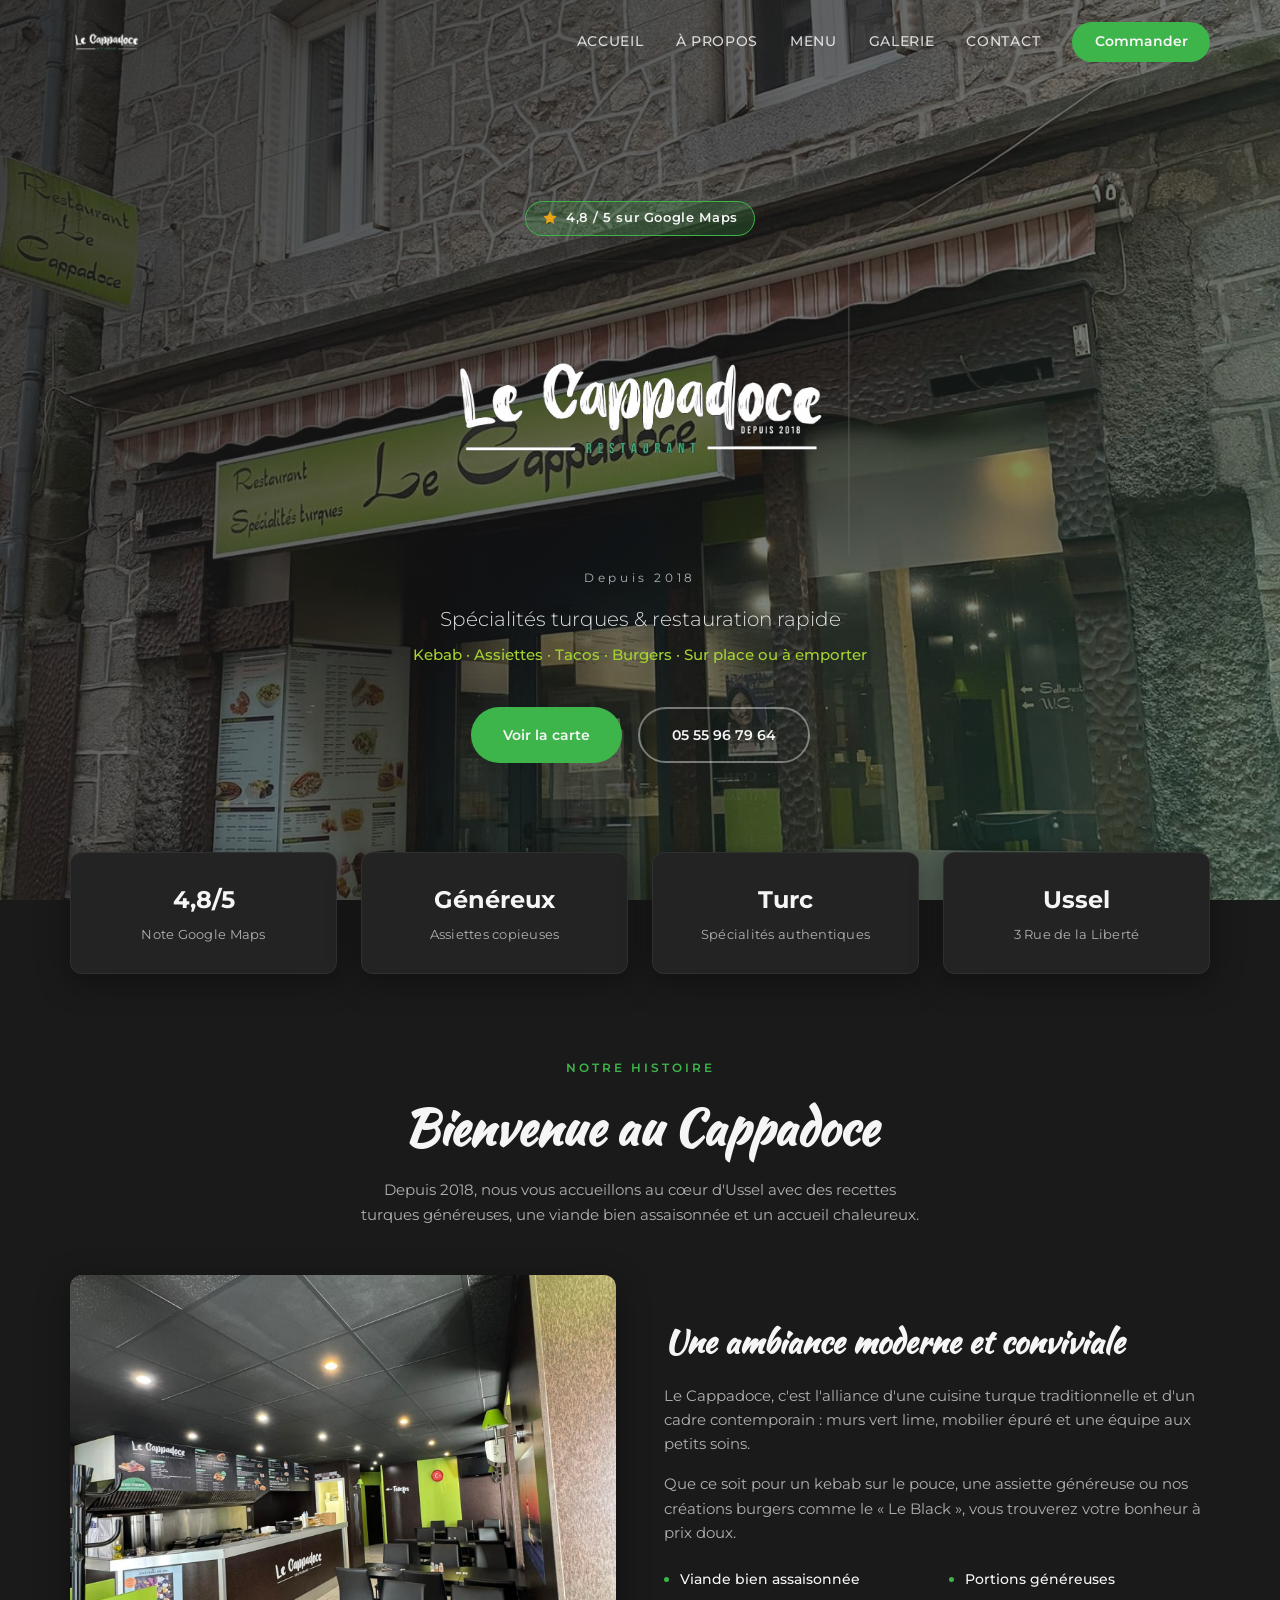
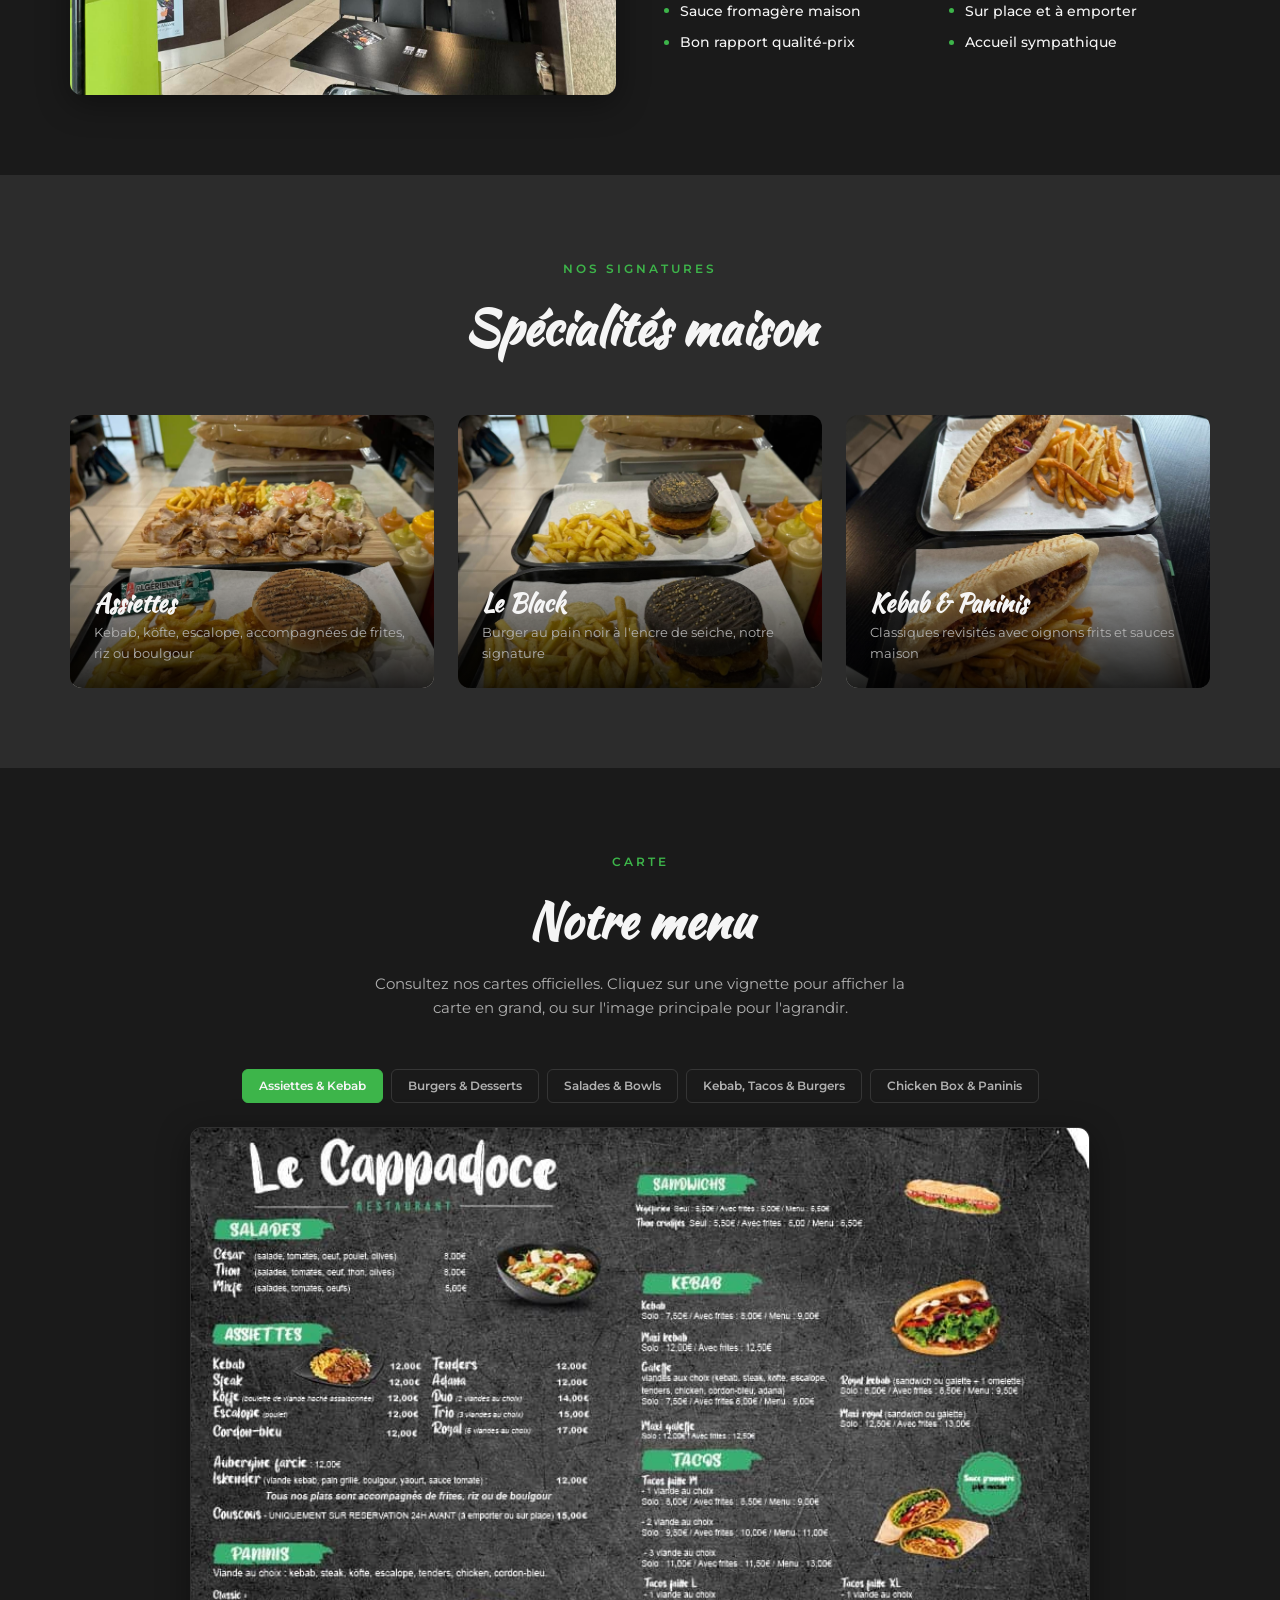
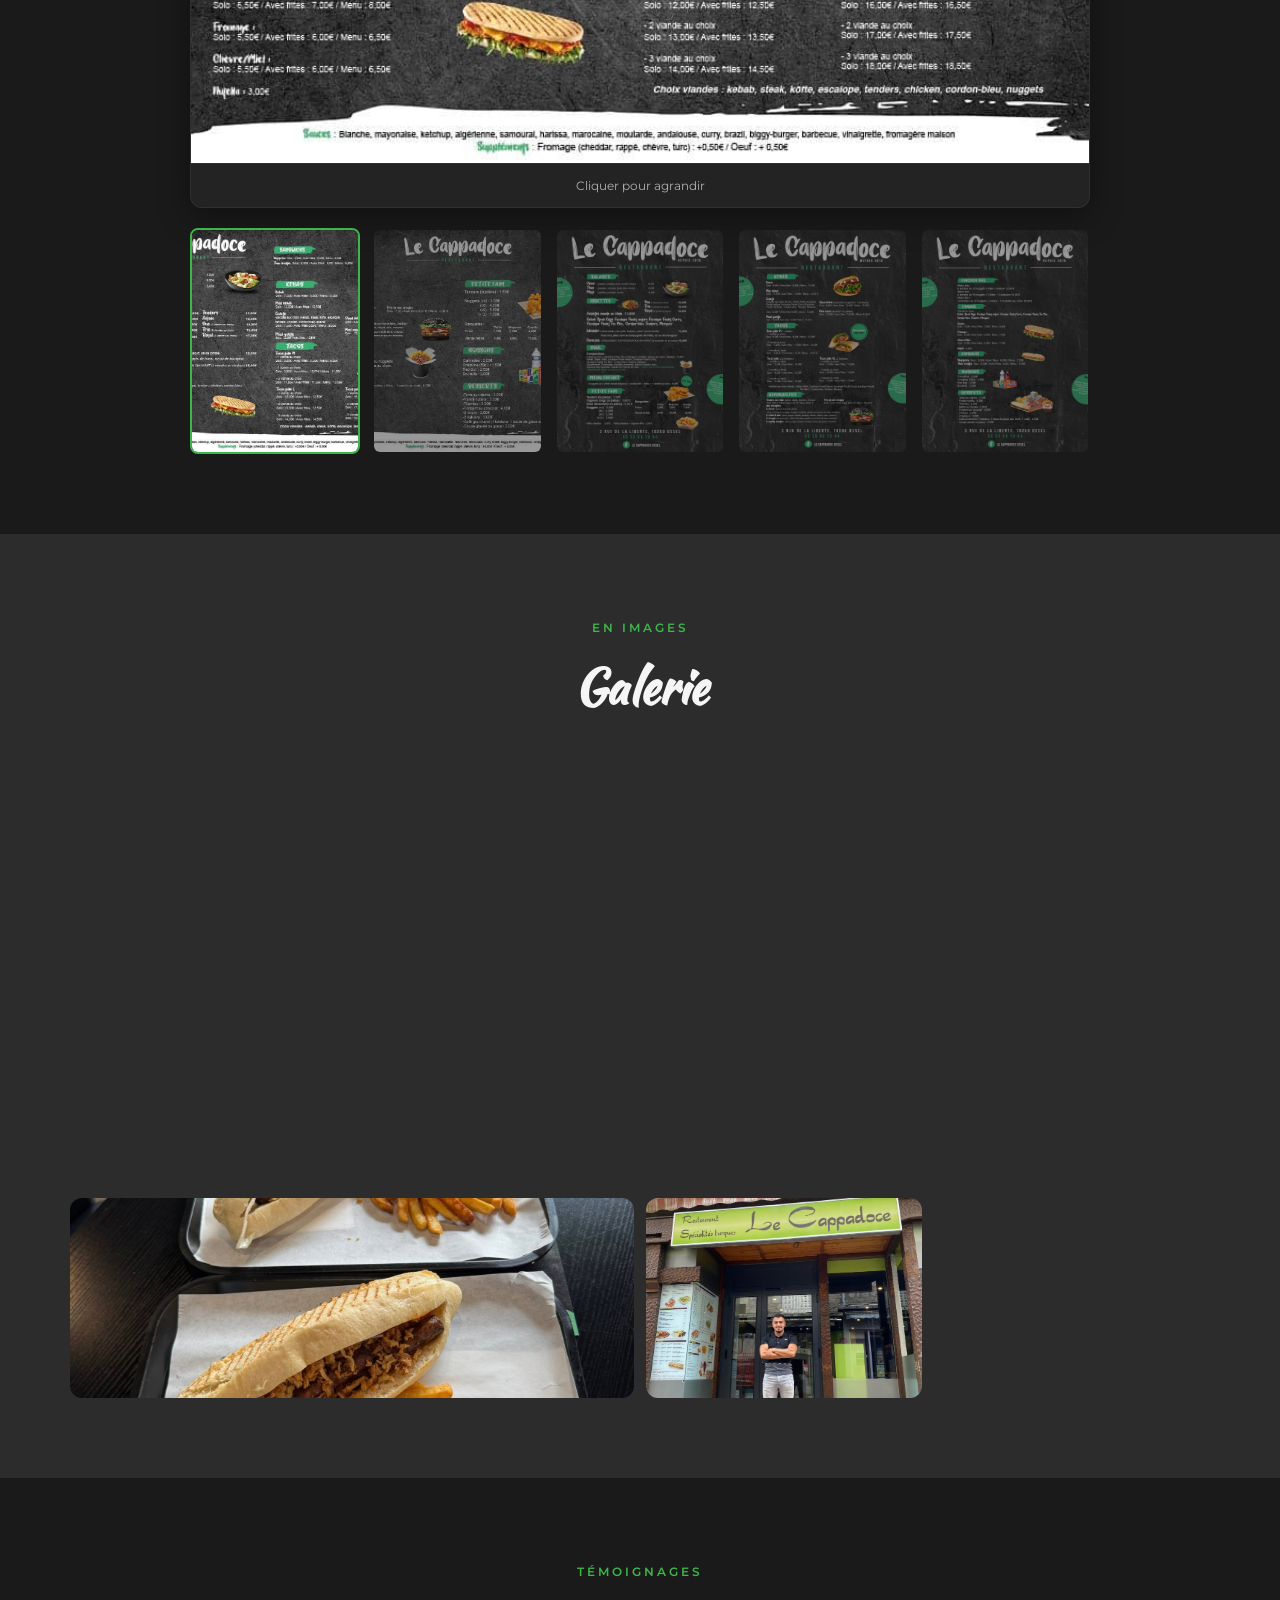
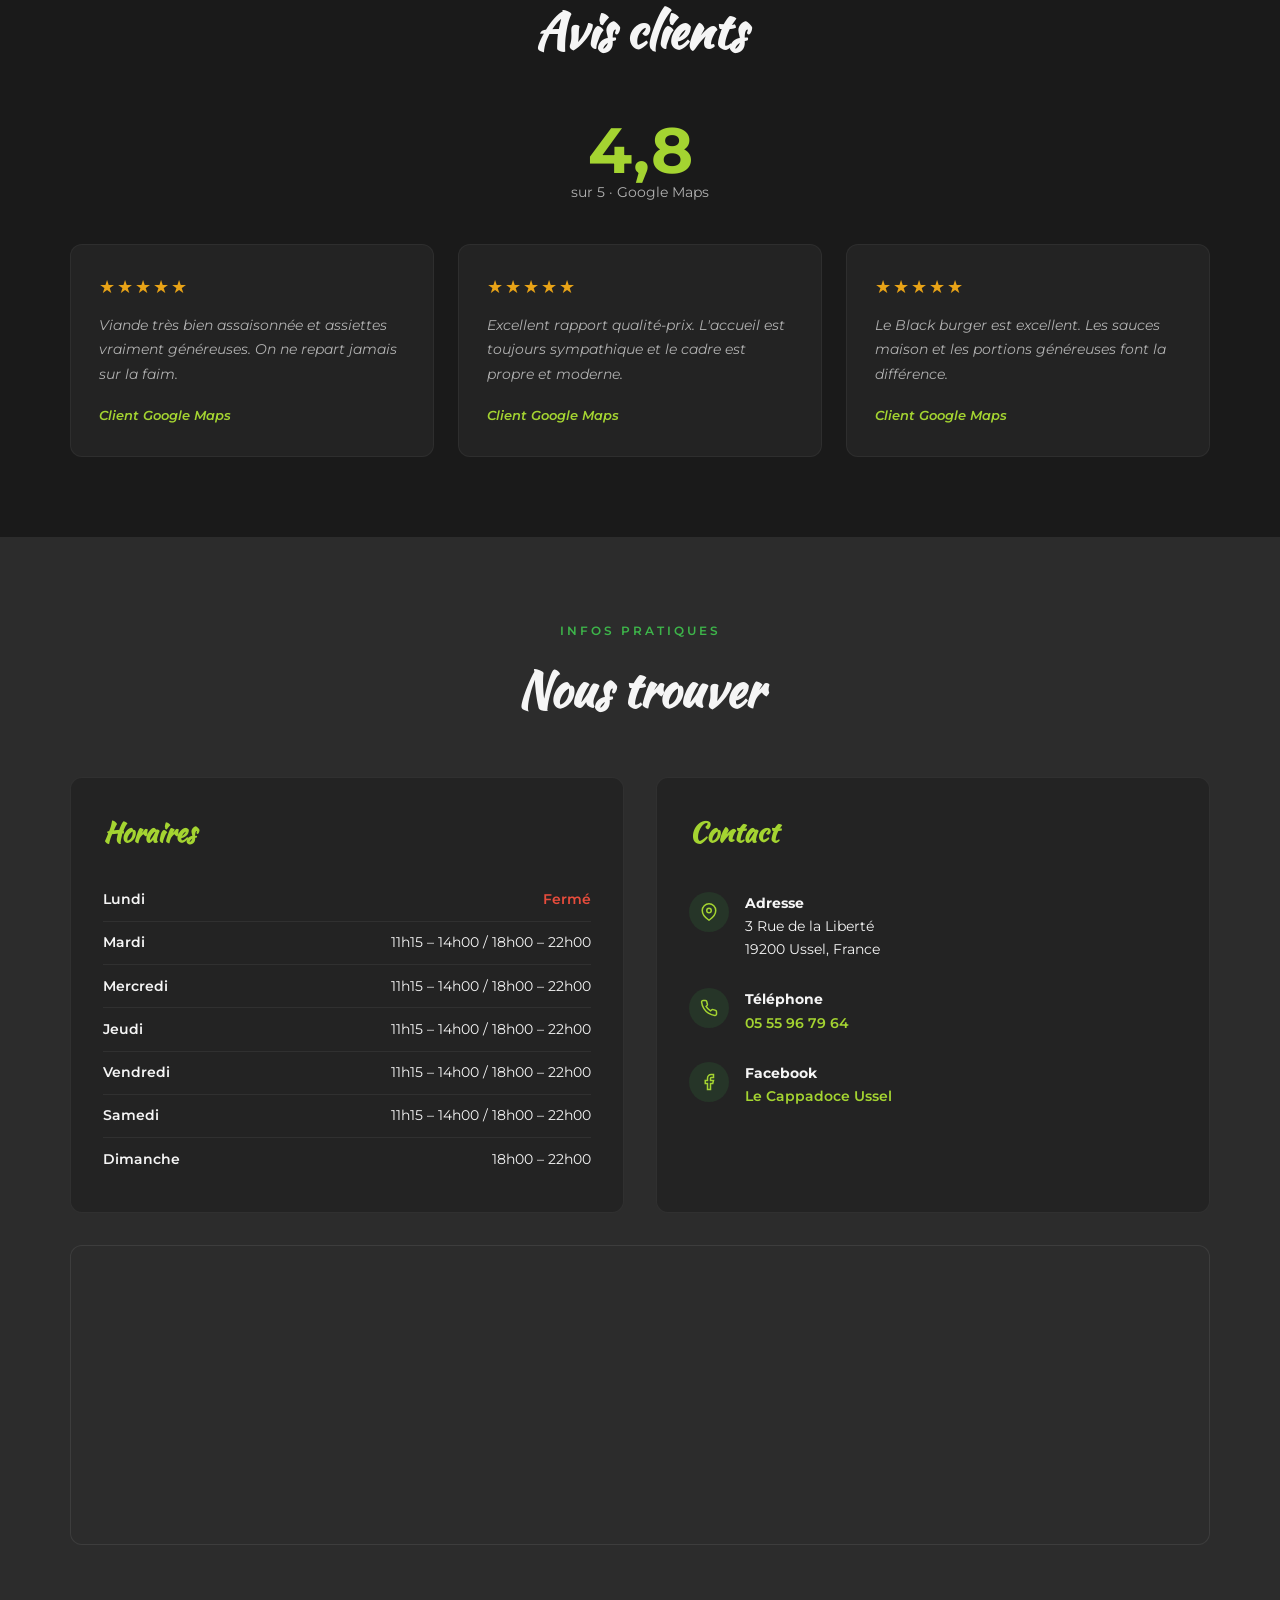
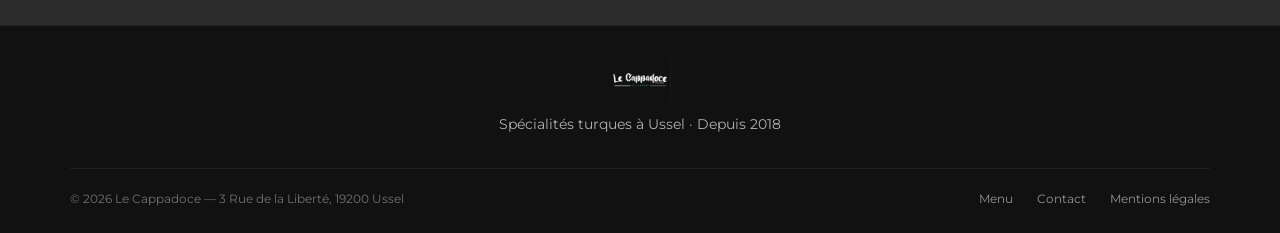
==== commit 029406f1: "Commit" ====
--- a/index.html
+++ b/index.html
@@ -15,7 +15,7 @@
   <header class="header">
     <div class="container header__inner">
       <a href="#accueil" class="logo logo--img">
-        <img src="images/logo.jpg" alt="Le Cappadoce" class="logo__image" onerror="this.onerror=null;this.src='images/logo.svg';">
+        <img src="images/logo.png" alt="Le Cappadoce" class="logo__image" onerror="this.onerror=null;this.src='images/logo.jpg';">
       </a>
       <nav class="nav">
         <a href="#accueil" class="nav__link">Accueil</a>
@@ -38,7 +38,7 @@
         <svg class="icon" width="16" height="16" viewBox="0 0 24 24" fill="currentColor" aria-hidden="true"><path d="M12 2l3.09 6.26L22 9.27l-5 4.87 1.18 6.88L12 17.77l-6.18 3.25L7 14.14 2 9.27l6.91-1.01L12 2z"/></svg>
         4,8 / 5 sur Google Maps
       </div>
-      <img src="images/logo.jpg" alt="Le Cappadoce" class="hero__logo" onerror="this.onerror=null;this.src='images/logo.svg';">
+      <img src="images/logo.png" alt="Le Cappadoce" class="hero__logo" onerror="this.onerror=null;this.src='images/logo.jpg';">
       <p class="hero__since">Depuis 2018</p>
       <p class="hero__tagline">Spécialités turques &amp; restauration rapide</p>
       <p class="hero__subtitle">Kebab · Assiettes · Tacos · Burgers · Sur place ou à emporter</p>
@@ -302,7 +302,7 @@
     <div class="container">
       <div class="footer__brand-row">
         <a href="#accueil" class="logo logo--img">
-          <img src="images/logo.jpg" alt="Le Cappadoce" class="logo__image logo__image--footer" onerror="this.onerror=null;this.src='images/logo.svg';">
+          <img src="images/logo.png" alt="Le Cappadoce" class="logo__image logo__image--footer" onerror="this.onerror=null;this.src='images/logo.jpg';">
         </a>
         <p class="footer__tagline">Spécialités turques à Ussel · Depuis 2018</p>
       </div>
--- a/css/style.css
+++ b/css/style.css
@@ -244,13 +244,14 @@
 .logo__image {
   height: 52px;
   width: auto;
+  display: block;
 }
 
 .hero__logo {
   max-width: min(420px, 85vw);
   height: auto;
   margin: 0 auto 0.5rem;
-  filter: drop-shadow(0 4px 20px rgba(0, 0, 0, 0.5));
+  display: block;
 }
 
 .hero__title {
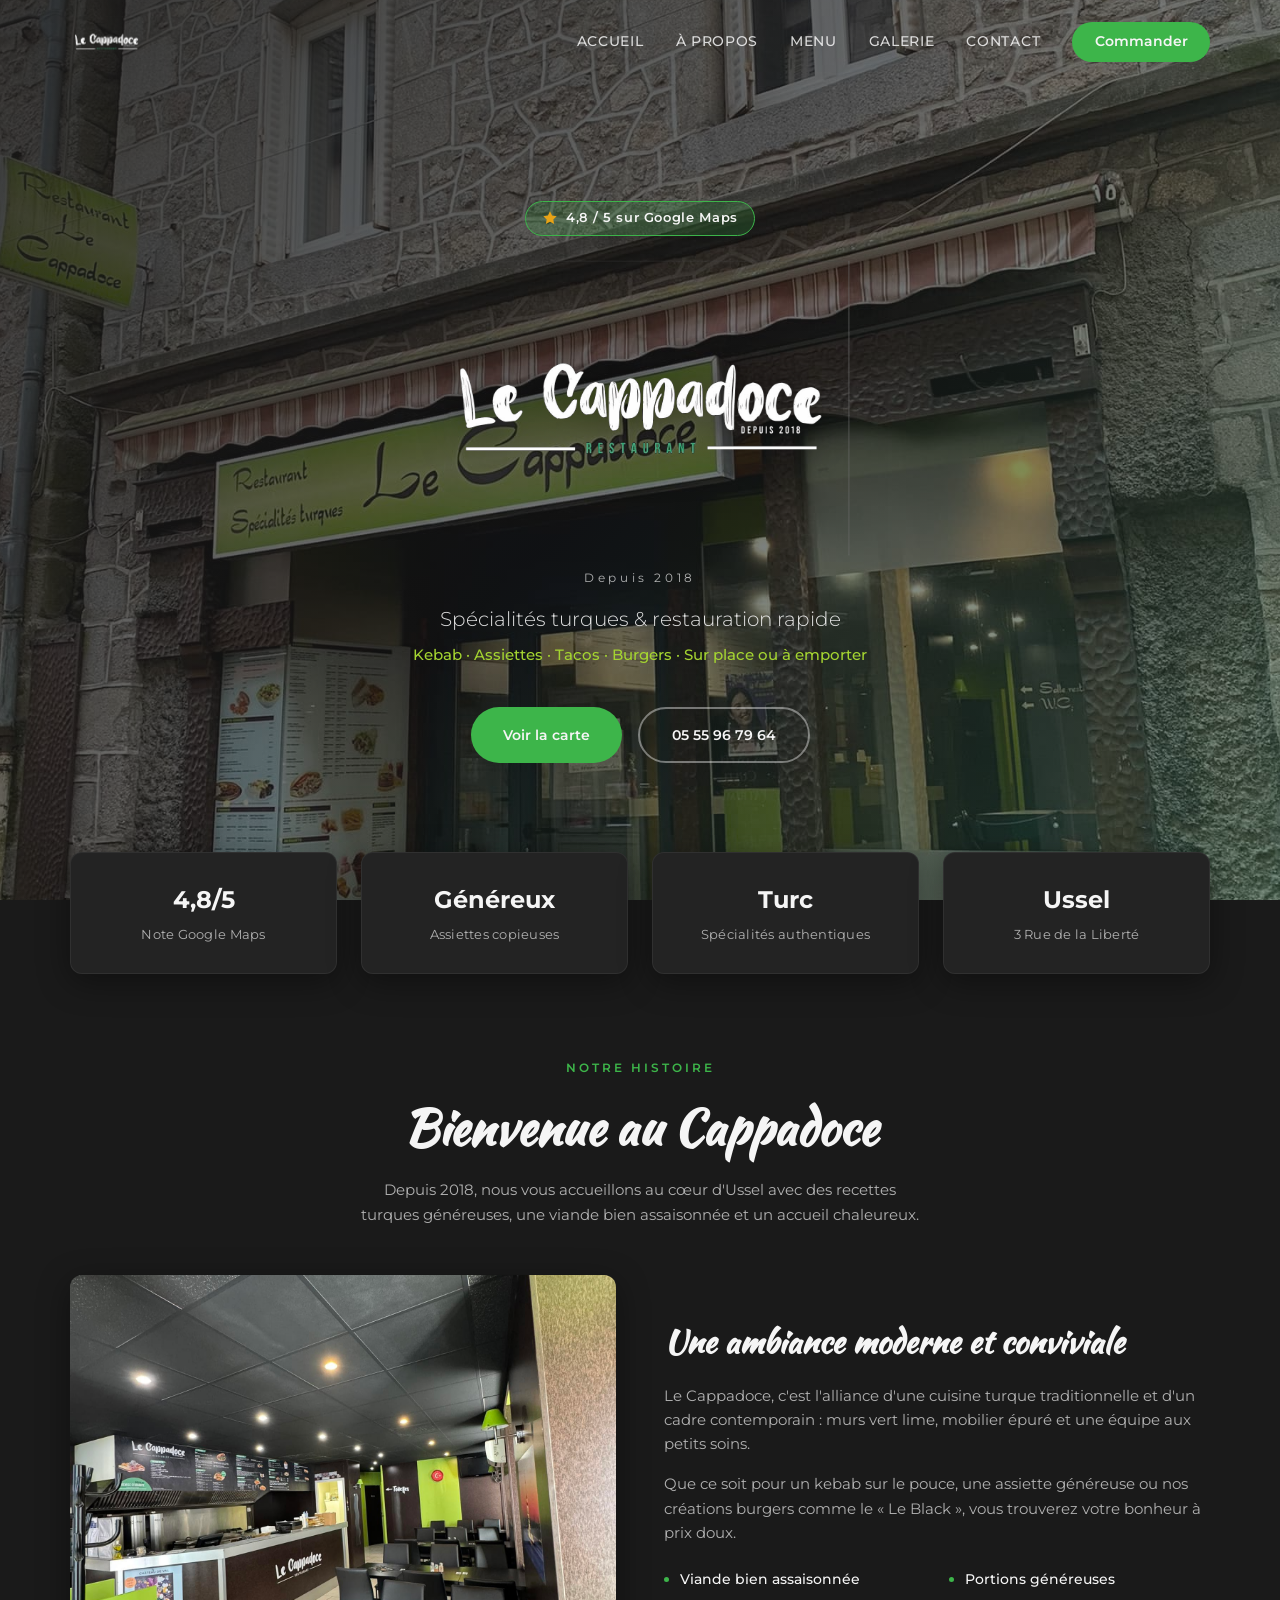
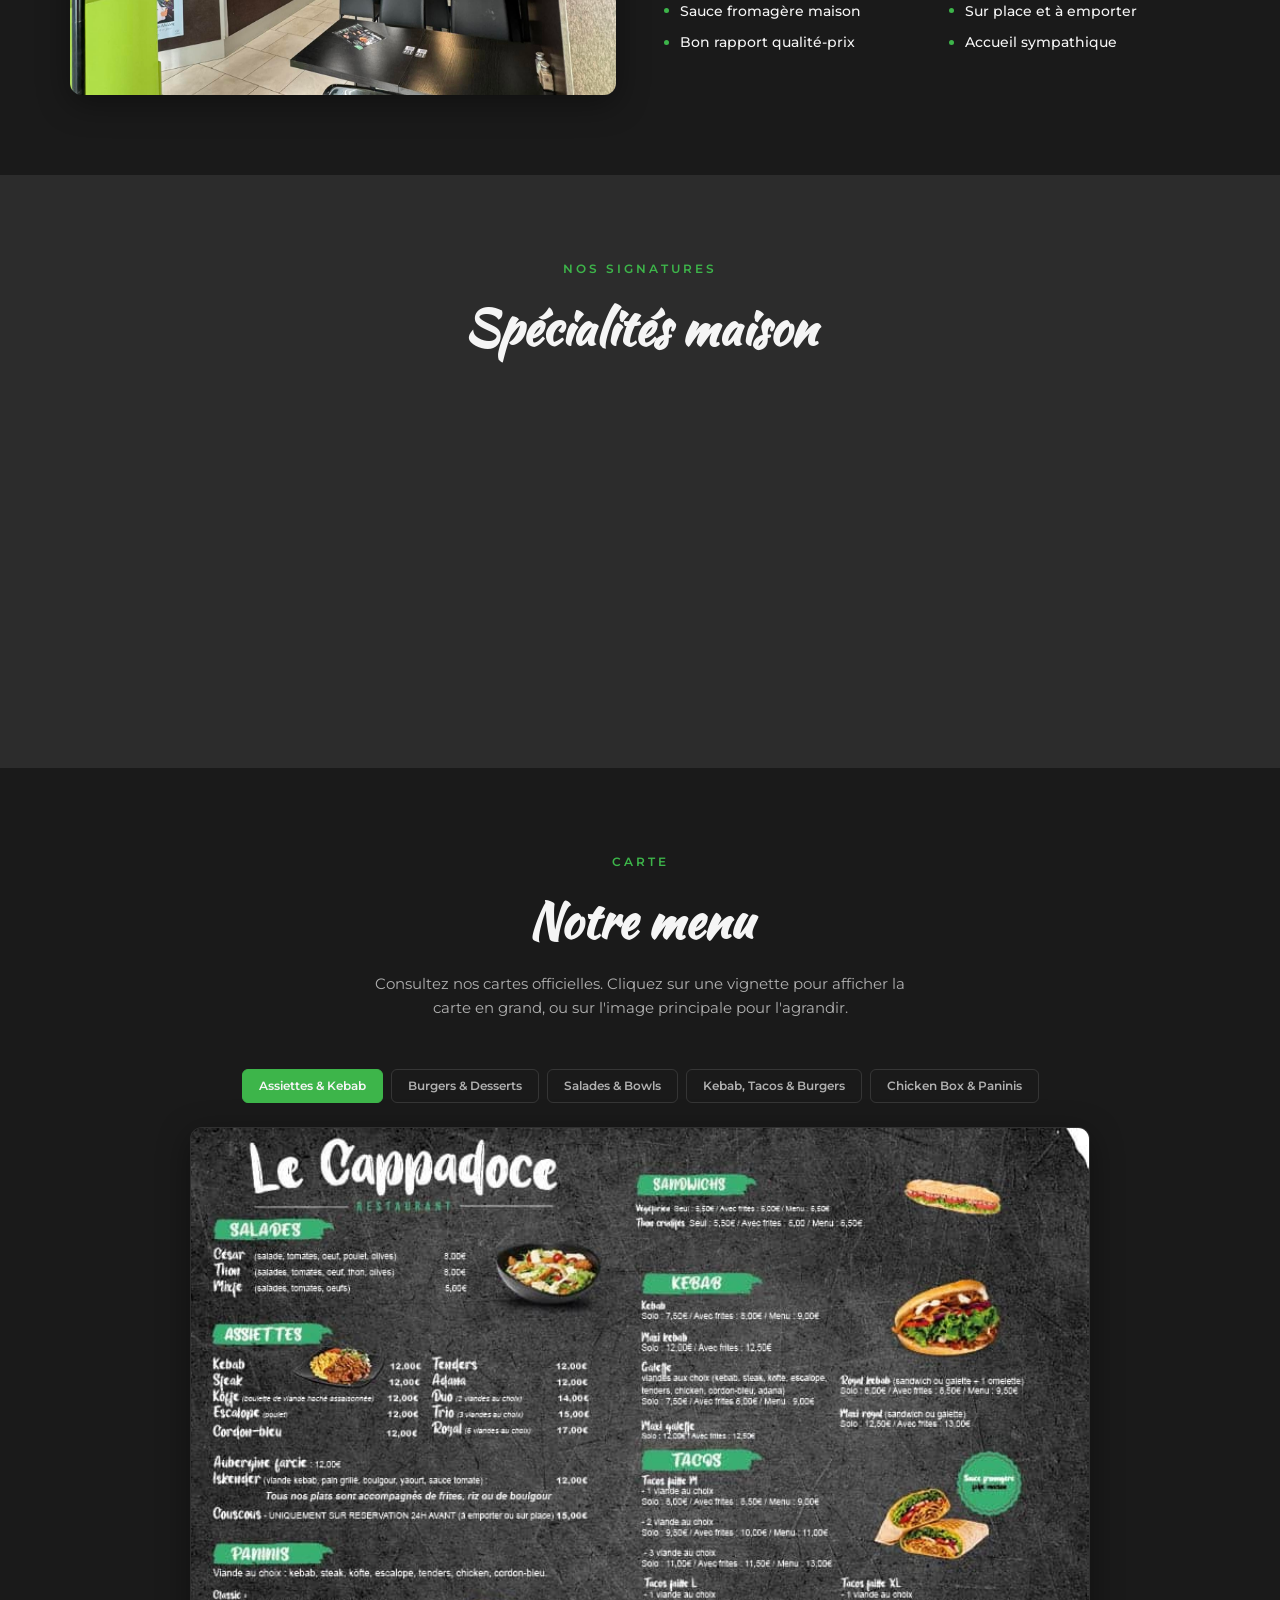
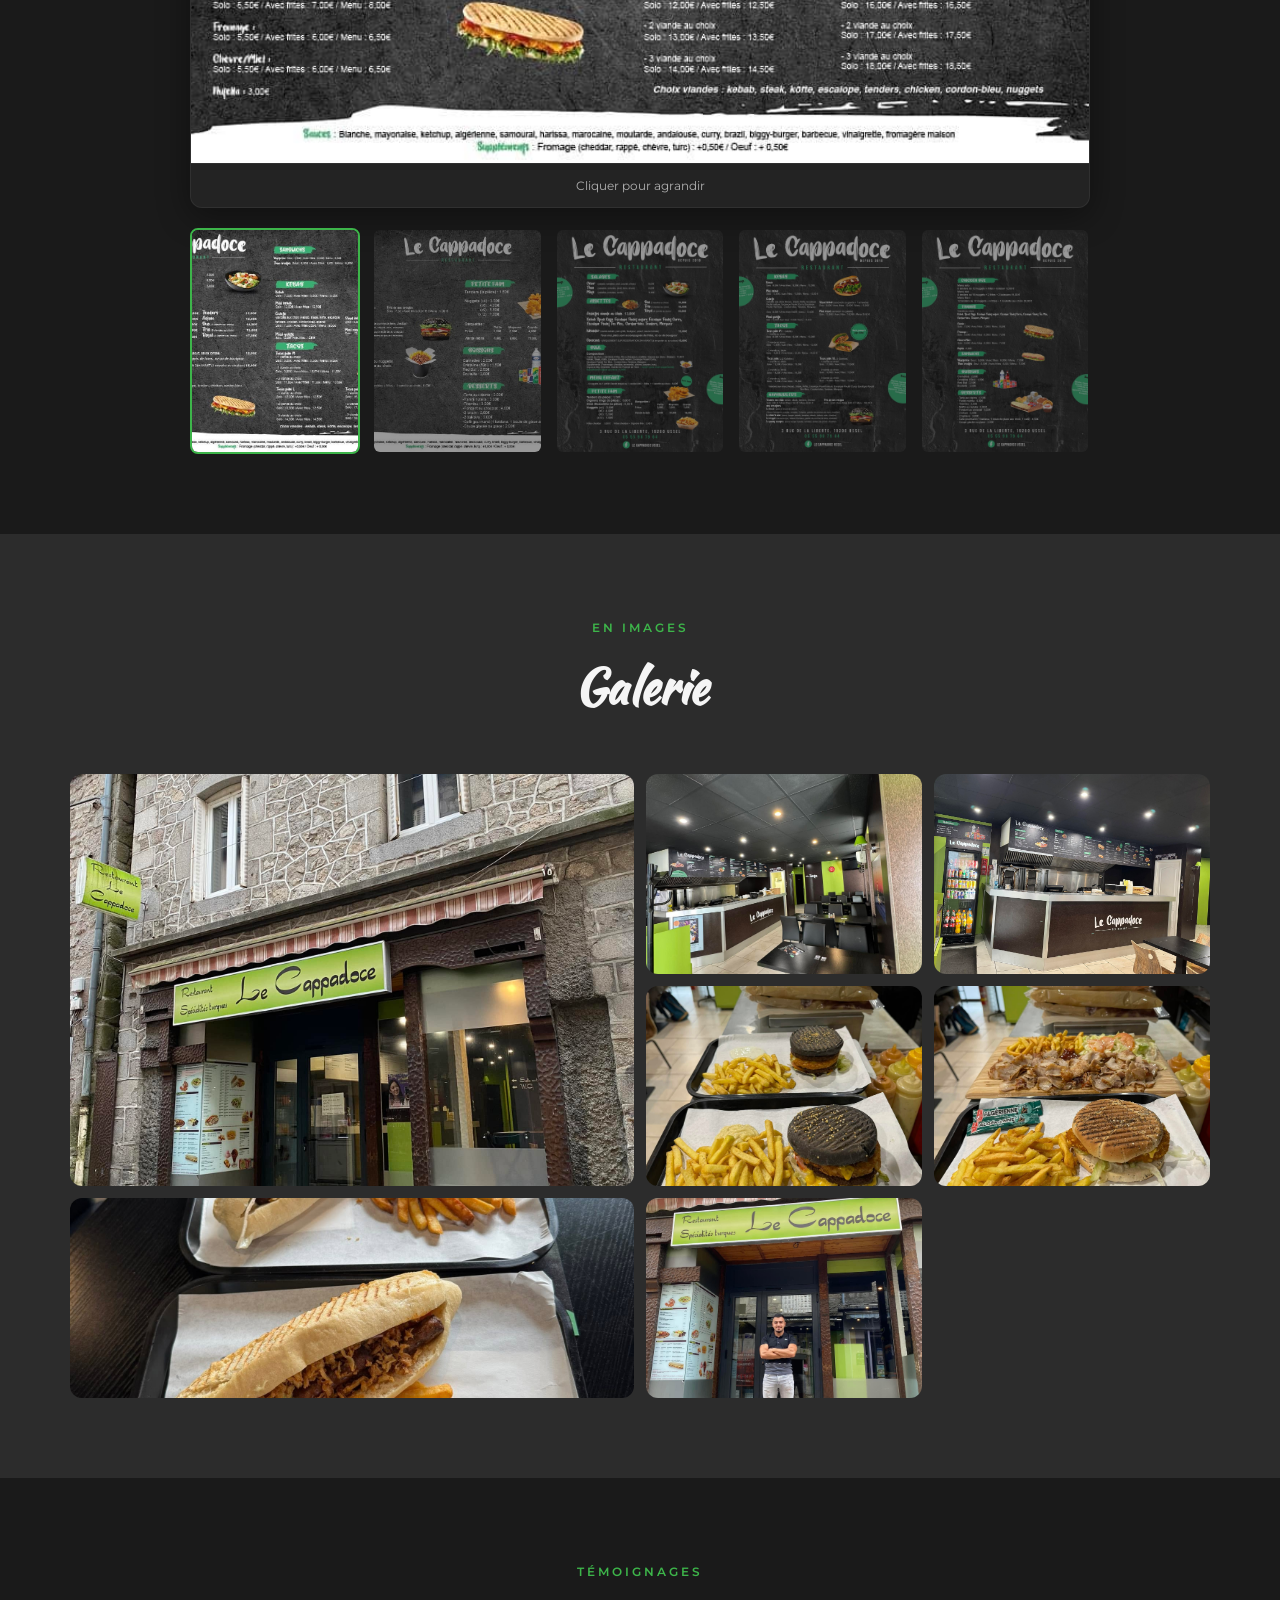
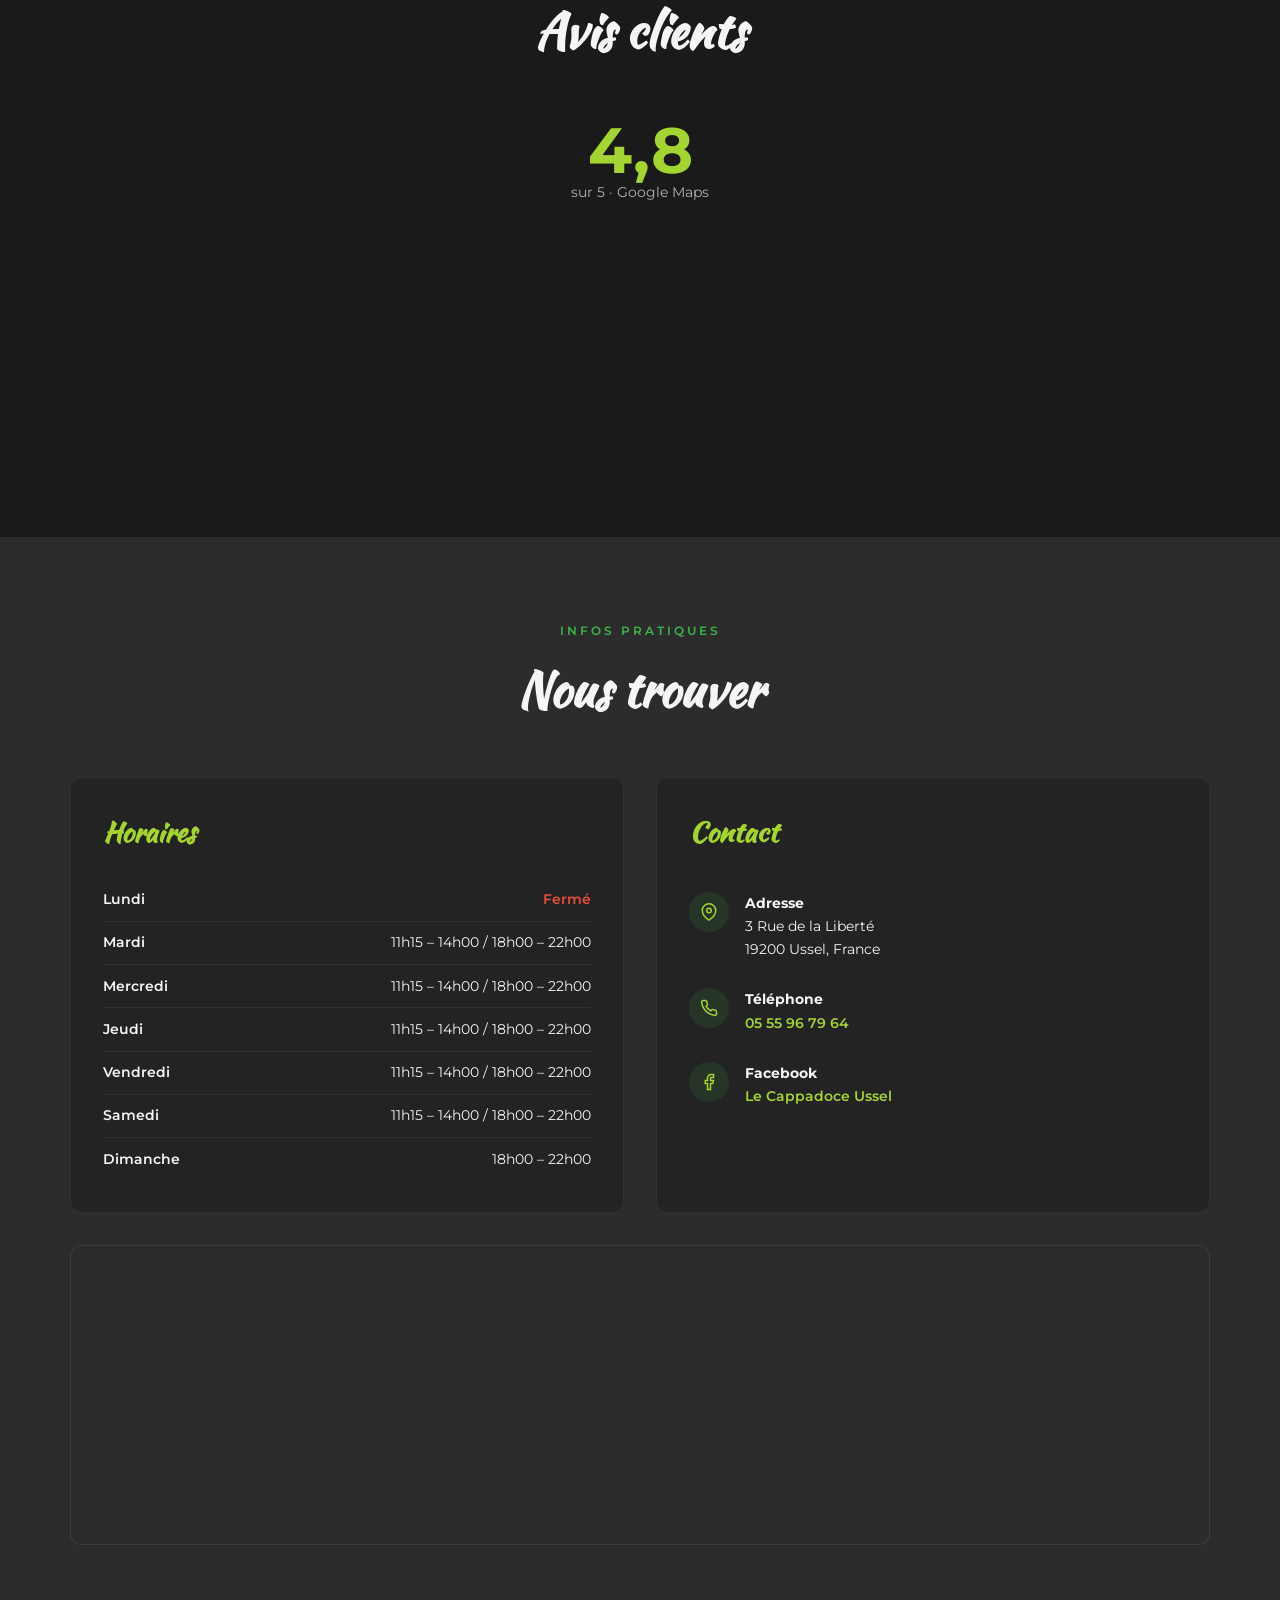
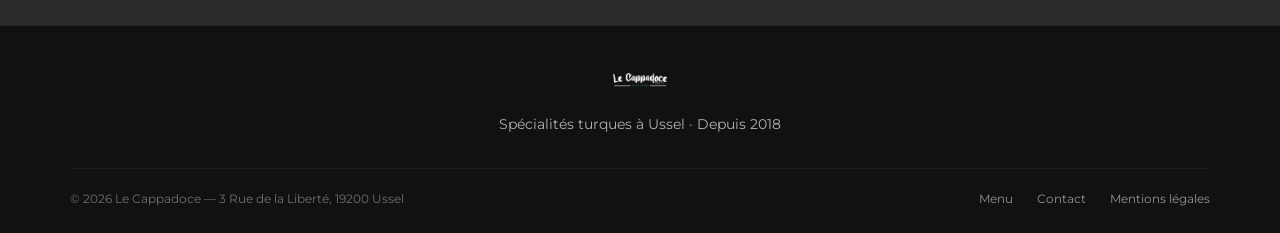
==== commit d83bc60d: "Commit" ====
--- a/index.html
+++ b/index.html
@@ -15,7 +15,7 @@
   <header class="header">
     <div class="container header__inner">
       <a href="#accueil" class="logo logo--img">
-        <img src="images/logo.png" alt="Le Cappadoce" class="logo__image" onerror="this.onerror=null;this.src='images/logo.jpg';">
+        <img src="images/logo.png" alt="Le Cappadoce" class="logo__image" onerror="this.onerror=null;this.src='images/logo.svg';">
       </a>
       <nav class="nav">
         <a href="#accueil" class="nav__link">Accueil</a>
@@ -38,7 +38,7 @@
         <svg class="icon" width="16" height="16" viewBox="0 0 24 24" fill="currentColor" aria-hidden="true"><path d="M12 2l3.09 6.26L22 9.27l-5 4.87 1.18 6.88L12 17.77l-6.18 3.25L7 14.14 2 9.27l6.91-1.01L12 2z"/></svg>
         4,8 / 5 sur Google Maps
       </div>
-      <img src="images/logo.png" alt="Le Cappadoce" class="hero__logo" onerror="this.onerror=null;this.src='images/logo.jpg';">
+      <img src="images/logo.png" alt="Le Cappadoce" class="hero__logo" onerror="this.onerror=null;this.src='images/logo.svg';">
       <p class="hero__since">Depuis 2018</p>
       <p class="hero__tagline">Spécialités turques &amp; restauration rapide</p>
       <p class="hero__subtitle">Kebab · Assiettes · Tacos · Burgers · Sur place ou à emporter</p>
@@ -302,7 +302,7 @@
     <div class="container">
       <div class="footer__brand-row">
         <a href="#accueil" class="logo logo--img">
-          <img src="images/logo.png" alt="Le Cappadoce" class="logo__image logo__image--footer" onerror="this.onerror=null;this.src='images/logo.jpg';">
+          <img src="images/logo.png" alt="Le Cappadoce" class="logo__image logo__image--footer" onerror="this.onerror=null;this.src='images/logo.svg';">
         </a>
         <p class="footer__tagline">Spécialités turques à Ussel · Depuis 2018</p>
       </div>
--- a/css/style.css
+++ b/css/style.css
@@ -244,14 +244,13 @@
 .logo__image {
   height: 52px;
   width: auto;
-  display: block;
 }
 
 .hero__logo {
   max-width: min(420px, 85vw);
   height: auto;
   margin: 0 auto 0.5rem;
-  display: block;
+  filter: drop-shadow(0 4px 20px rgba(0, 0, 0, 0.5));
 }
 
 .hero__title {
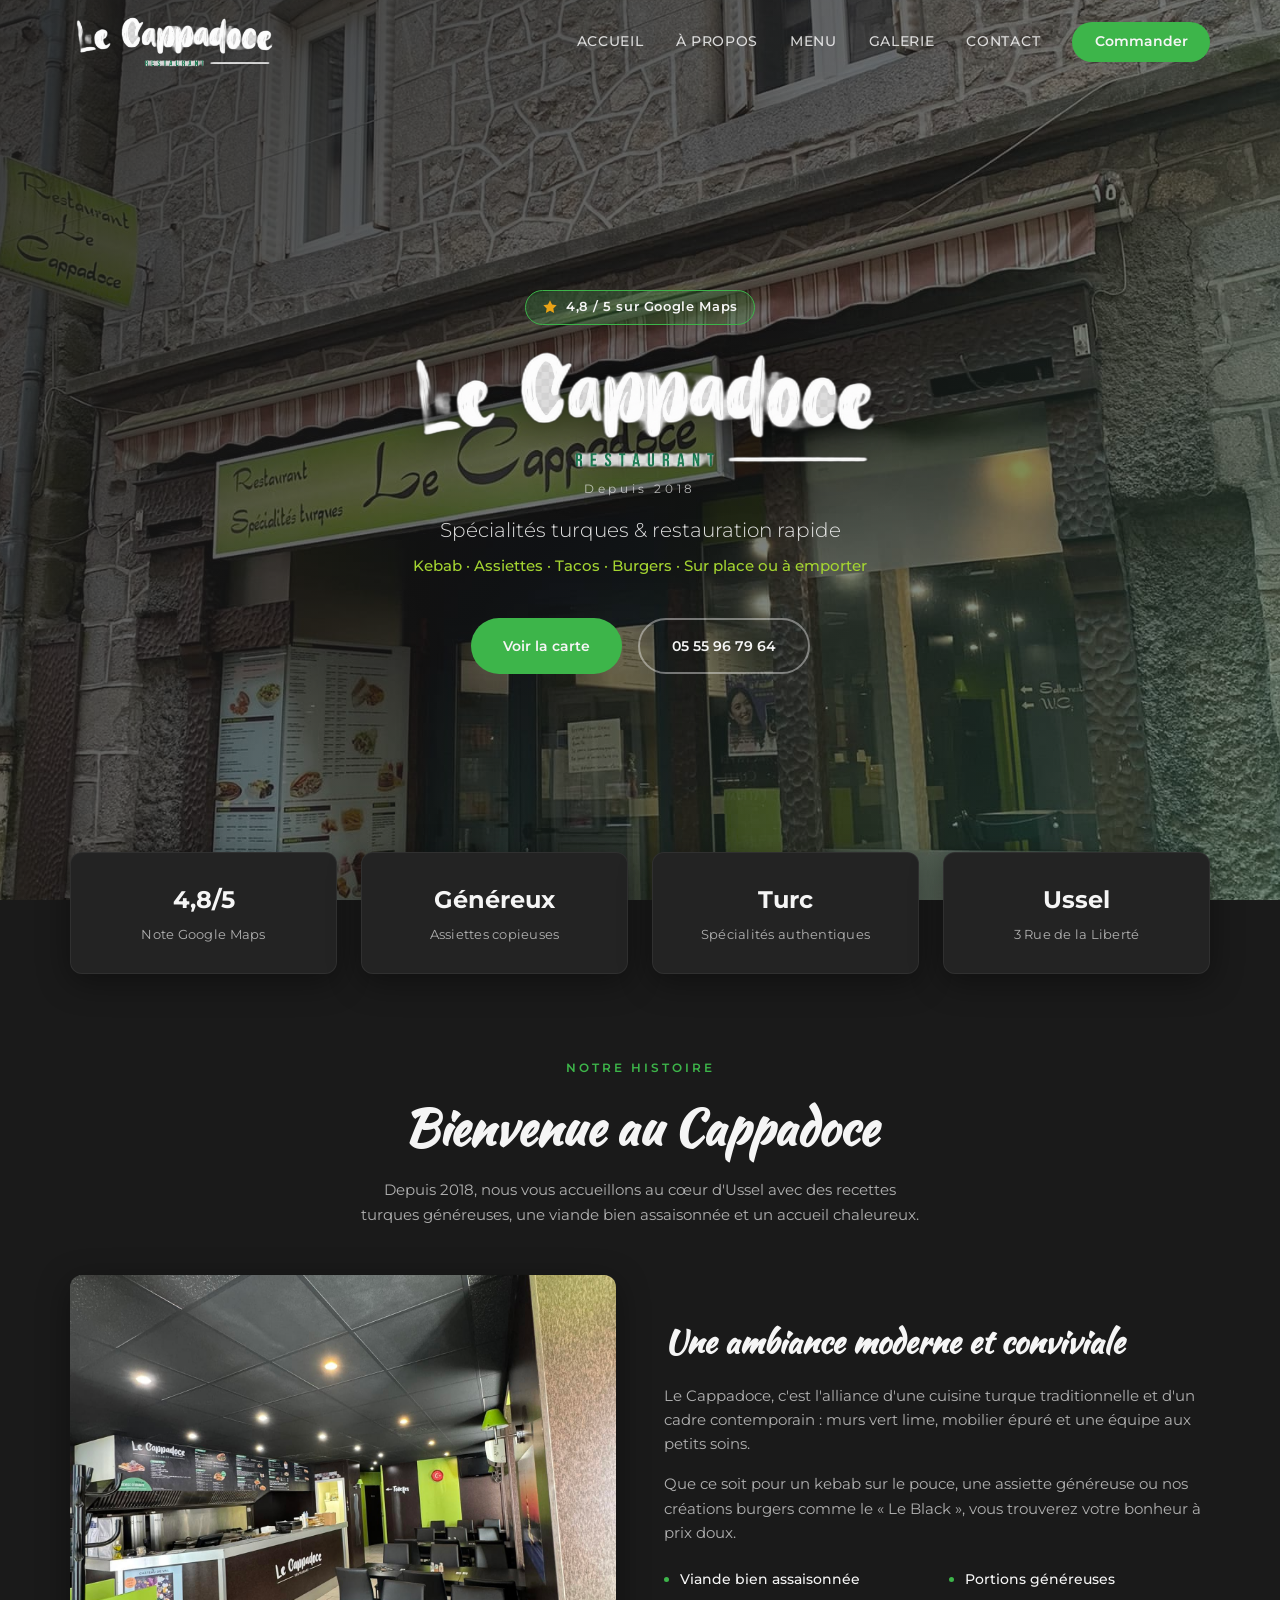
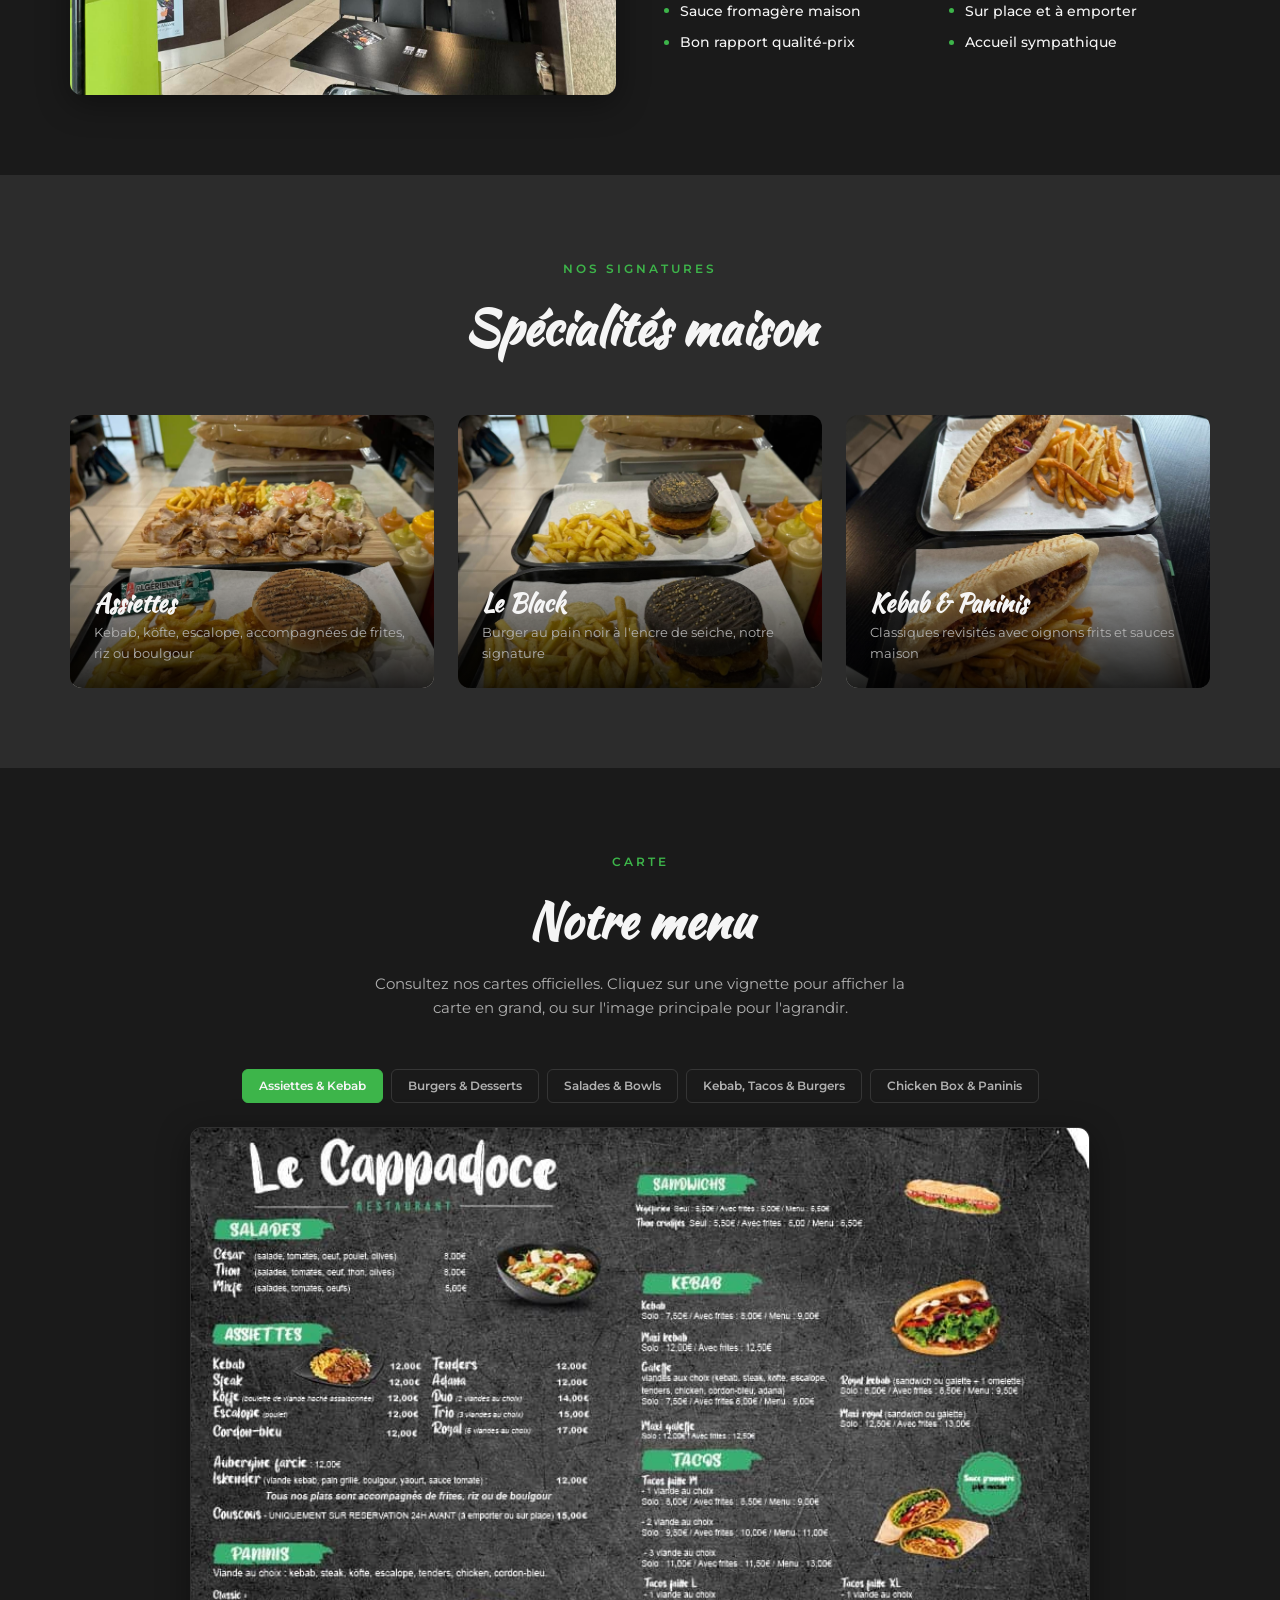
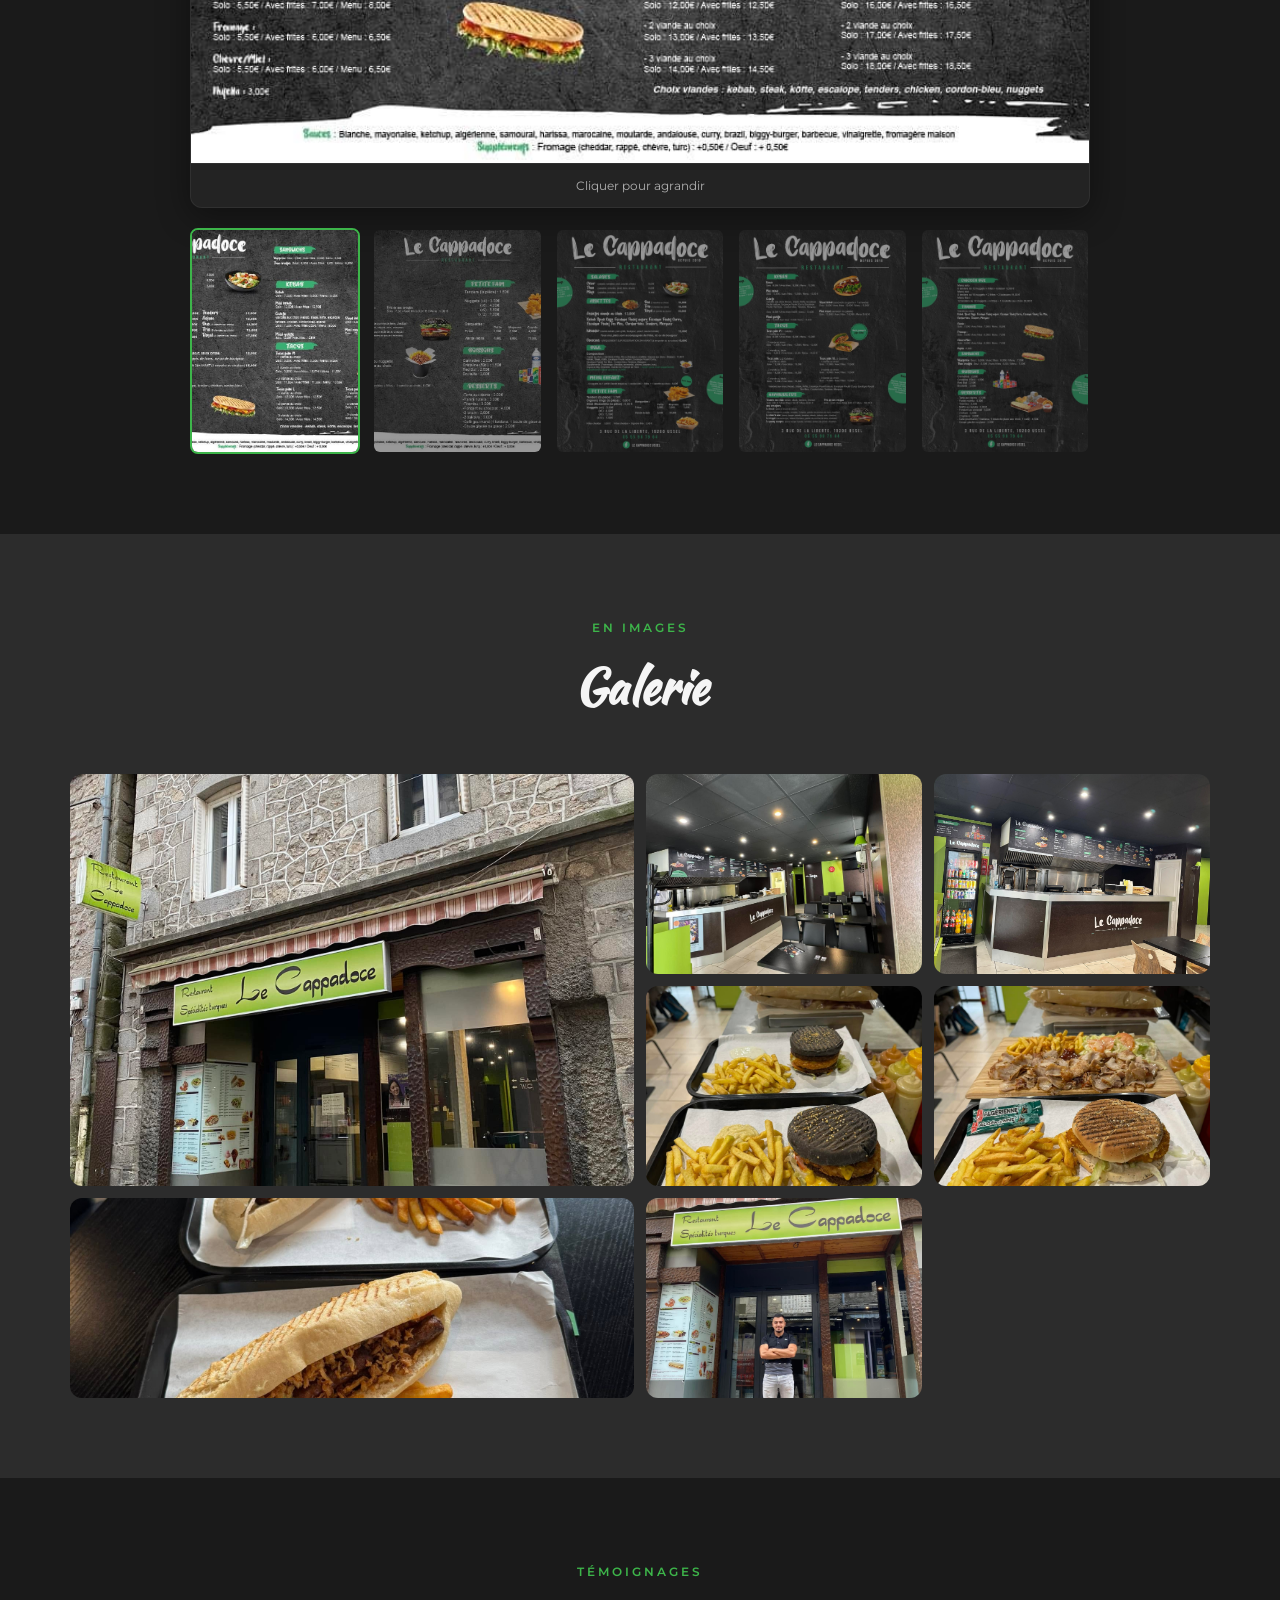
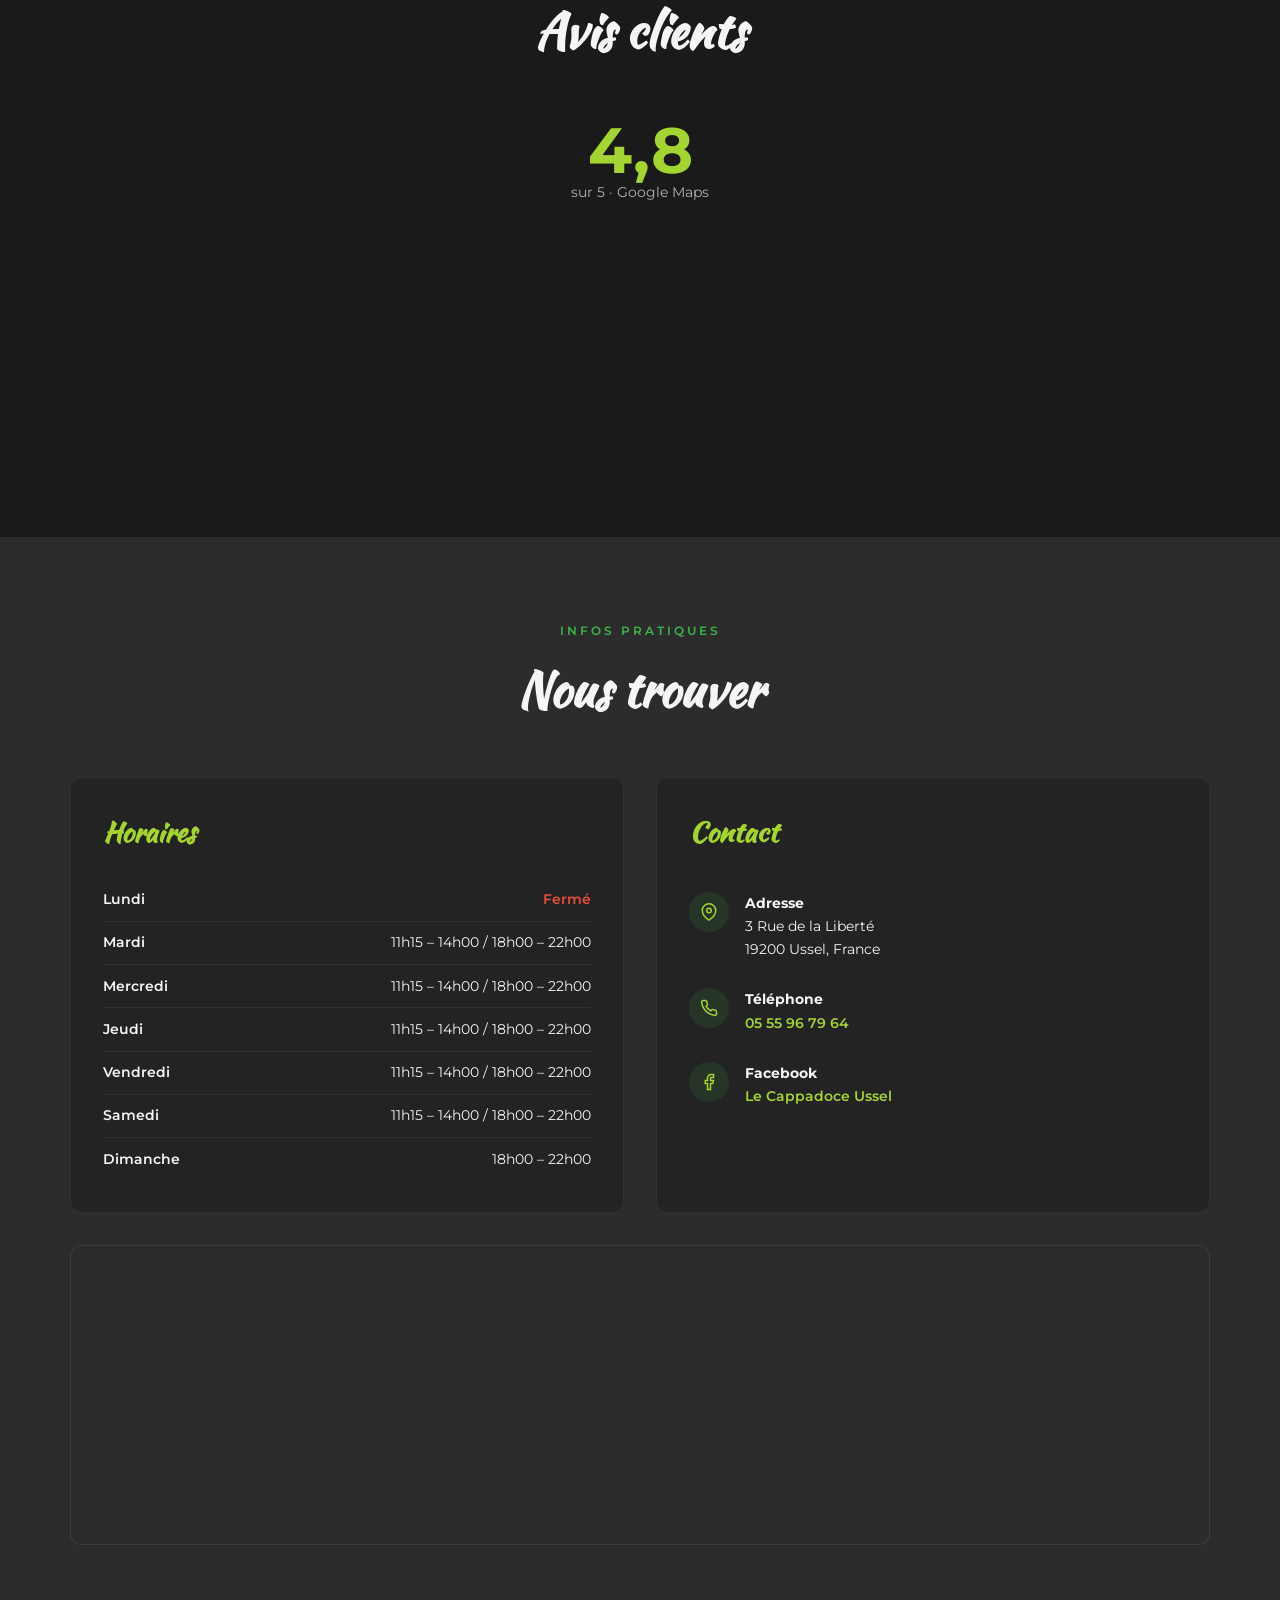
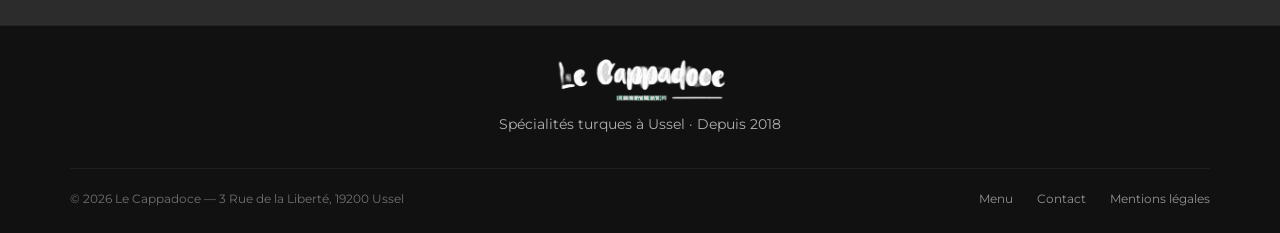
==== commit b8cb65f9: "Commit" ====
--- a/index.html
+++ b/index.html
@@ -15,7 +15,7 @@
   <header class="header">
     <div class="container header__inner">
       <a href="#accueil" class="logo logo--img">
-        <img src="images/logo.png" alt="Le Cappadoce" class="logo__image" onerror="this.onerror=null;this.src='images/logo.svg';">
+        <img src="images/logo.png" alt="Le Cappadoce" class="logo__image">
       </a>
       <nav class="nav">
         <a href="#accueil" class="nav__link">Accueil</a>
@@ -38,7 +38,7 @@
         <svg class="icon" width="16" height="16" viewBox="0 0 24 24" fill="currentColor" aria-hidden="true"><path d="M12 2l3.09 6.26L22 9.27l-5 4.87 1.18 6.88L12 17.77l-6.18 3.25L7 14.14 2 9.27l6.91-1.01L12 2z"/></svg>
         4,8 / 5 sur Google Maps
       </div>
-      <img src="images/logo.png" alt="Le Cappadoce" class="hero__logo" onerror="this.onerror=null;this.src='images/logo.svg';">
+      <img src="images/logo.png" alt="Le Cappadoce" class="hero__logo">
       <p class="hero__since">Depuis 2018</p>
       <p class="hero__tagline">Spécialités turques &amp; restauration rapide</p>
       <p class="hero__subtitle">Kebab · Assiettes · Tacos · Burgers · Sur place ou à emporter</p>
@@ -302,7 +302,7 @@
     <div class="container">
       <div class="footer__brand-row">
         <a href="#accueil" class="logo logo--img">
-          <img src="images/logo.png" alt="Le Cappadoce" class="logo__image logo__image--footer" onerror="this.onerror=null;this.src='images/logo.svg';">
+          <img src="images/logo.png" alt="Le Cappadoce" class="logo__image logo__image--footer">
         </a>
         <p class="footer__tagline">Spécialités turques à Ussel · Depuis 2018</p>
       </div>
--- a/css/style.css
+++ b/css/style.css
@@ -244,12 +244,15 @@
 .logo__image {
   height: 52px;
   width: auto;
+  object-fit: contain;
 }
 
 .hero__logo {
-  max-width: min(420px, 85vw);
+  max-width: min(480px, 90vw);
+  width: 100%;
   height: auto;
   margin: 0 auto 0.5rem;
+  object-fit: contain;
   filter: drop-shadow(0 4px 20px rgba(0, 0, 0, 0.5));
 }
 
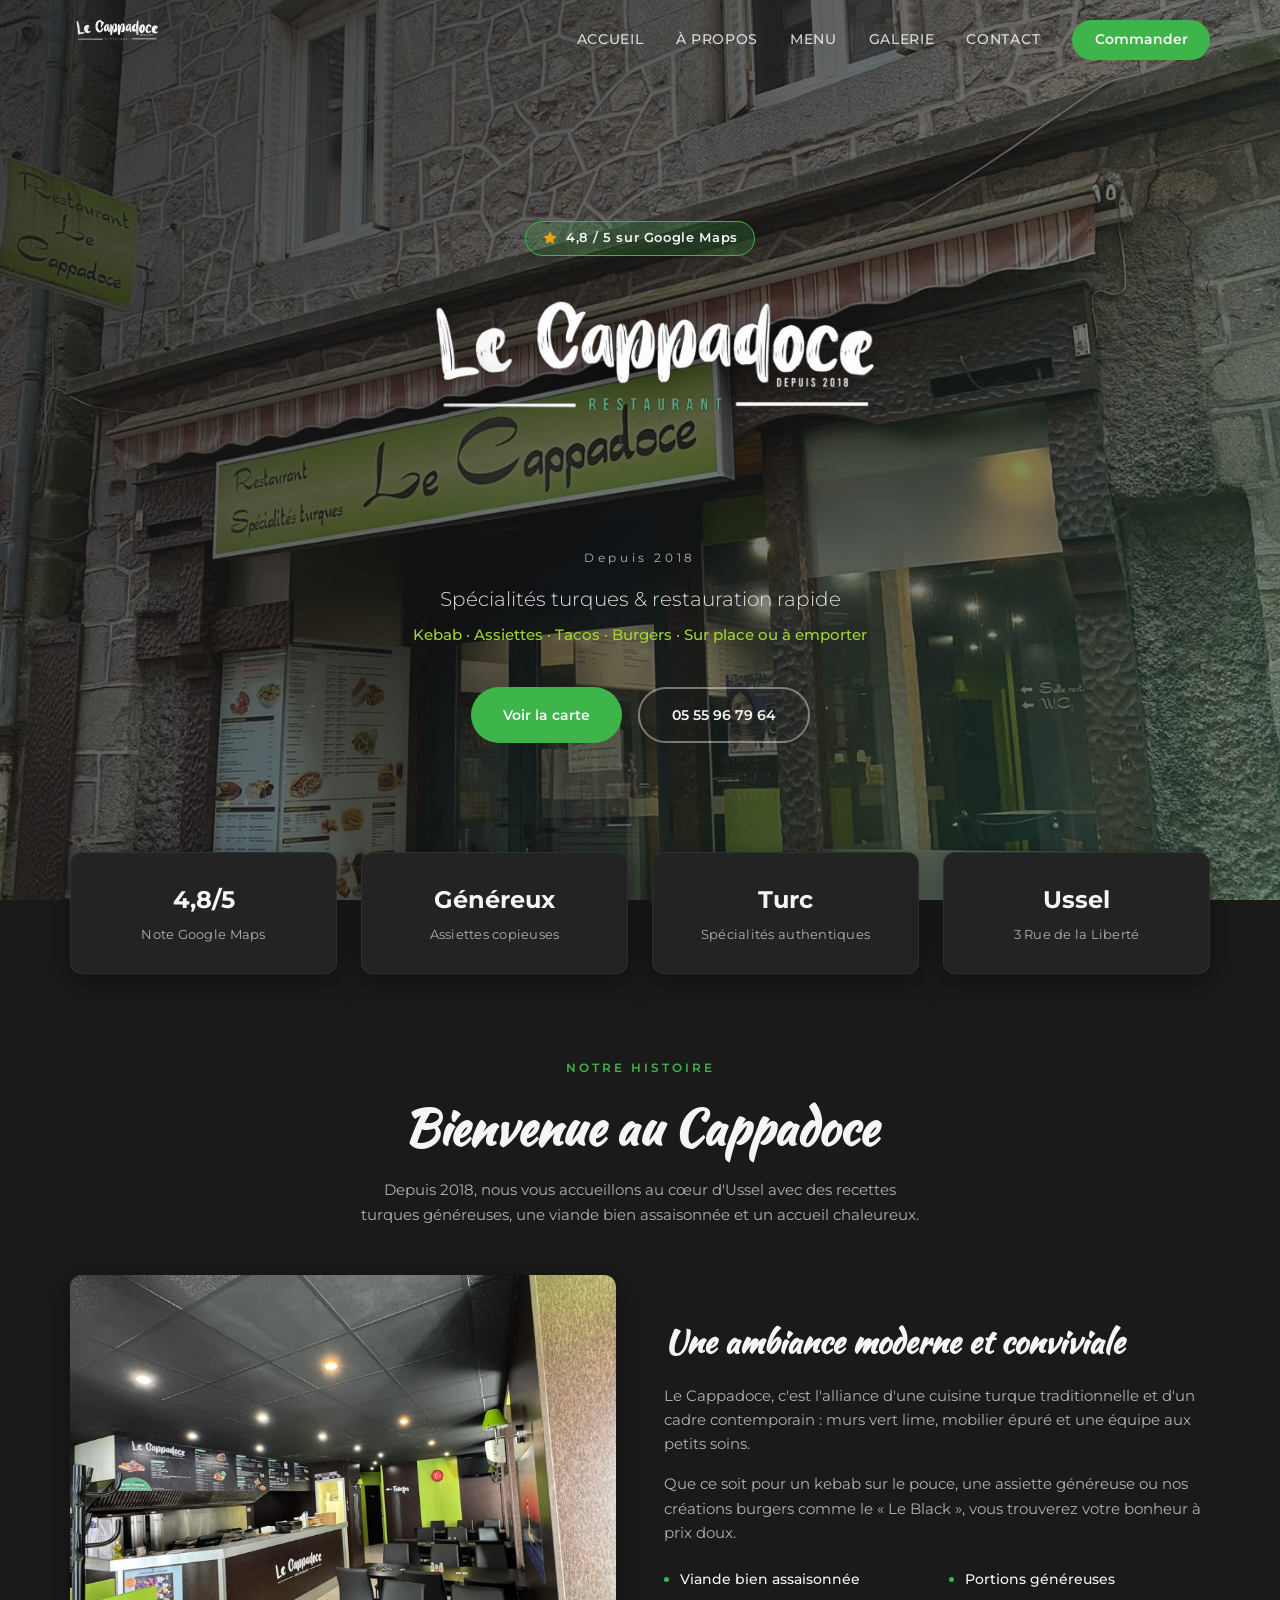
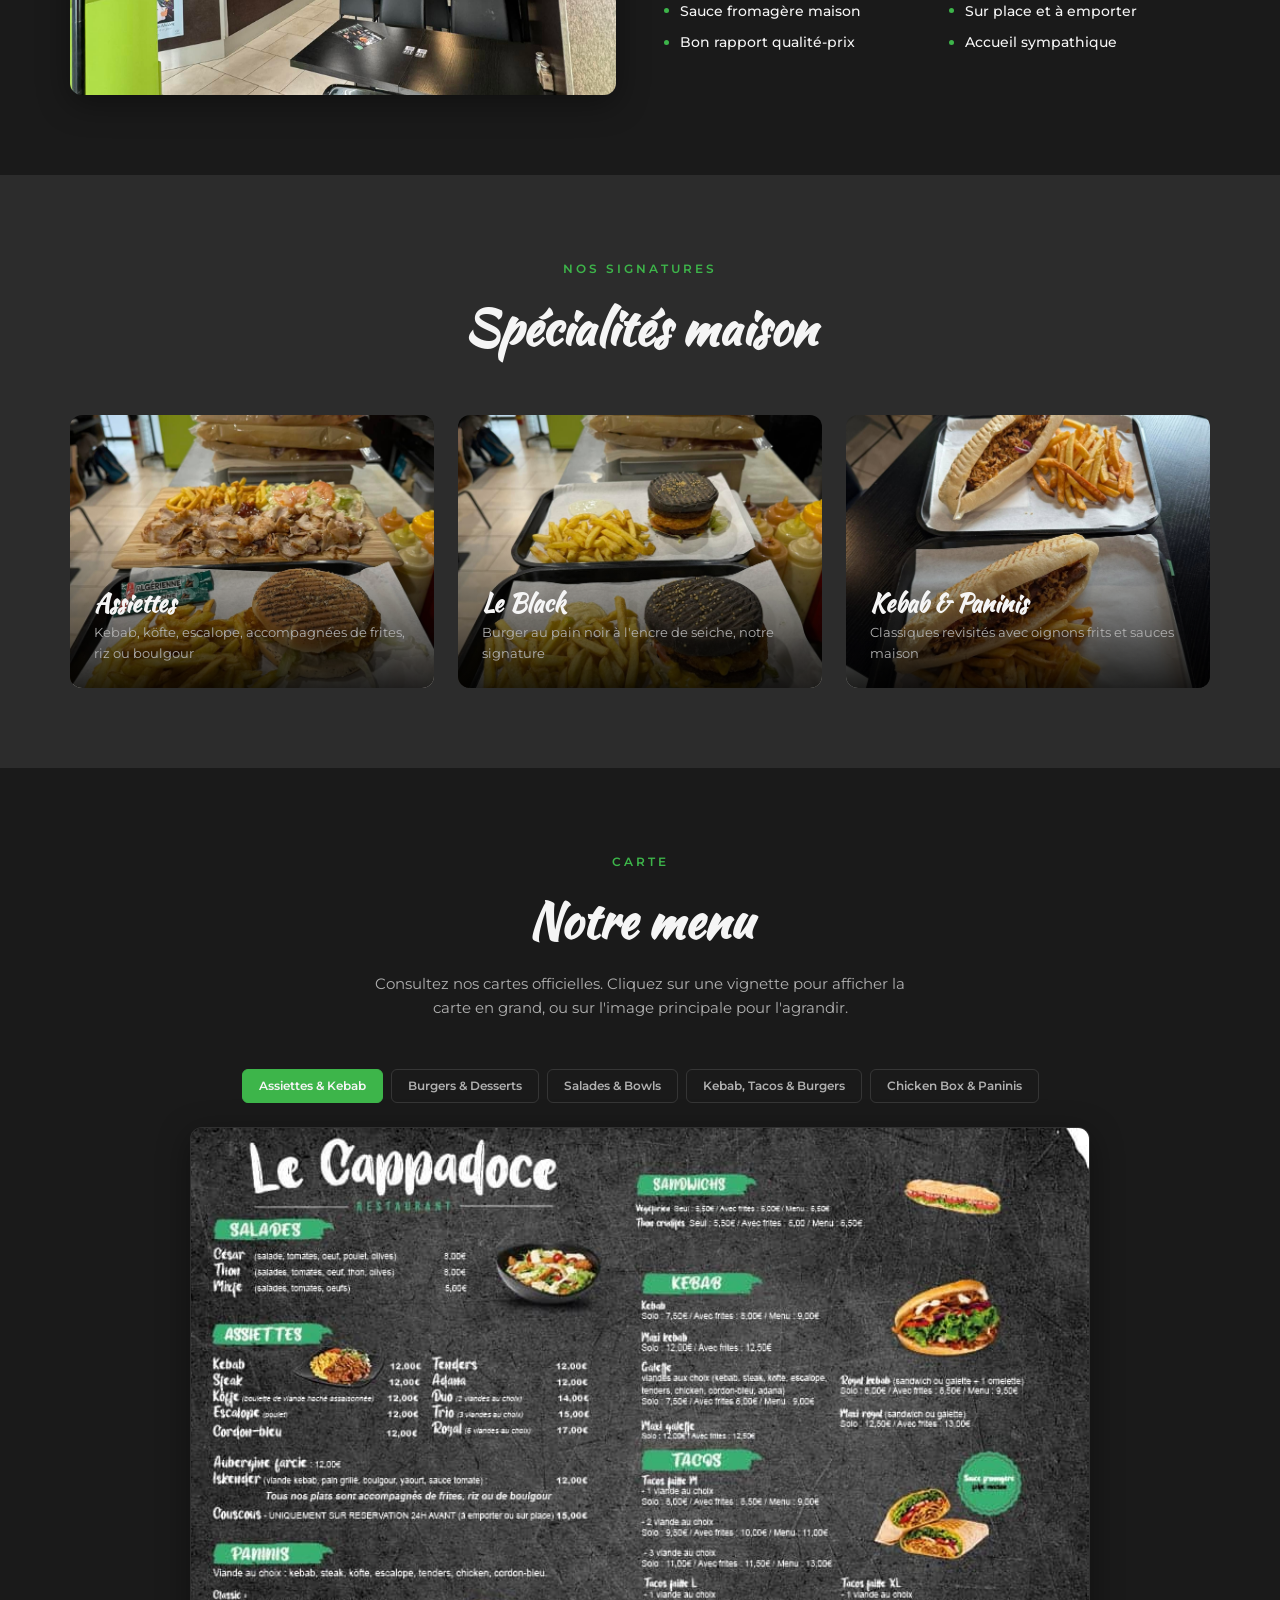
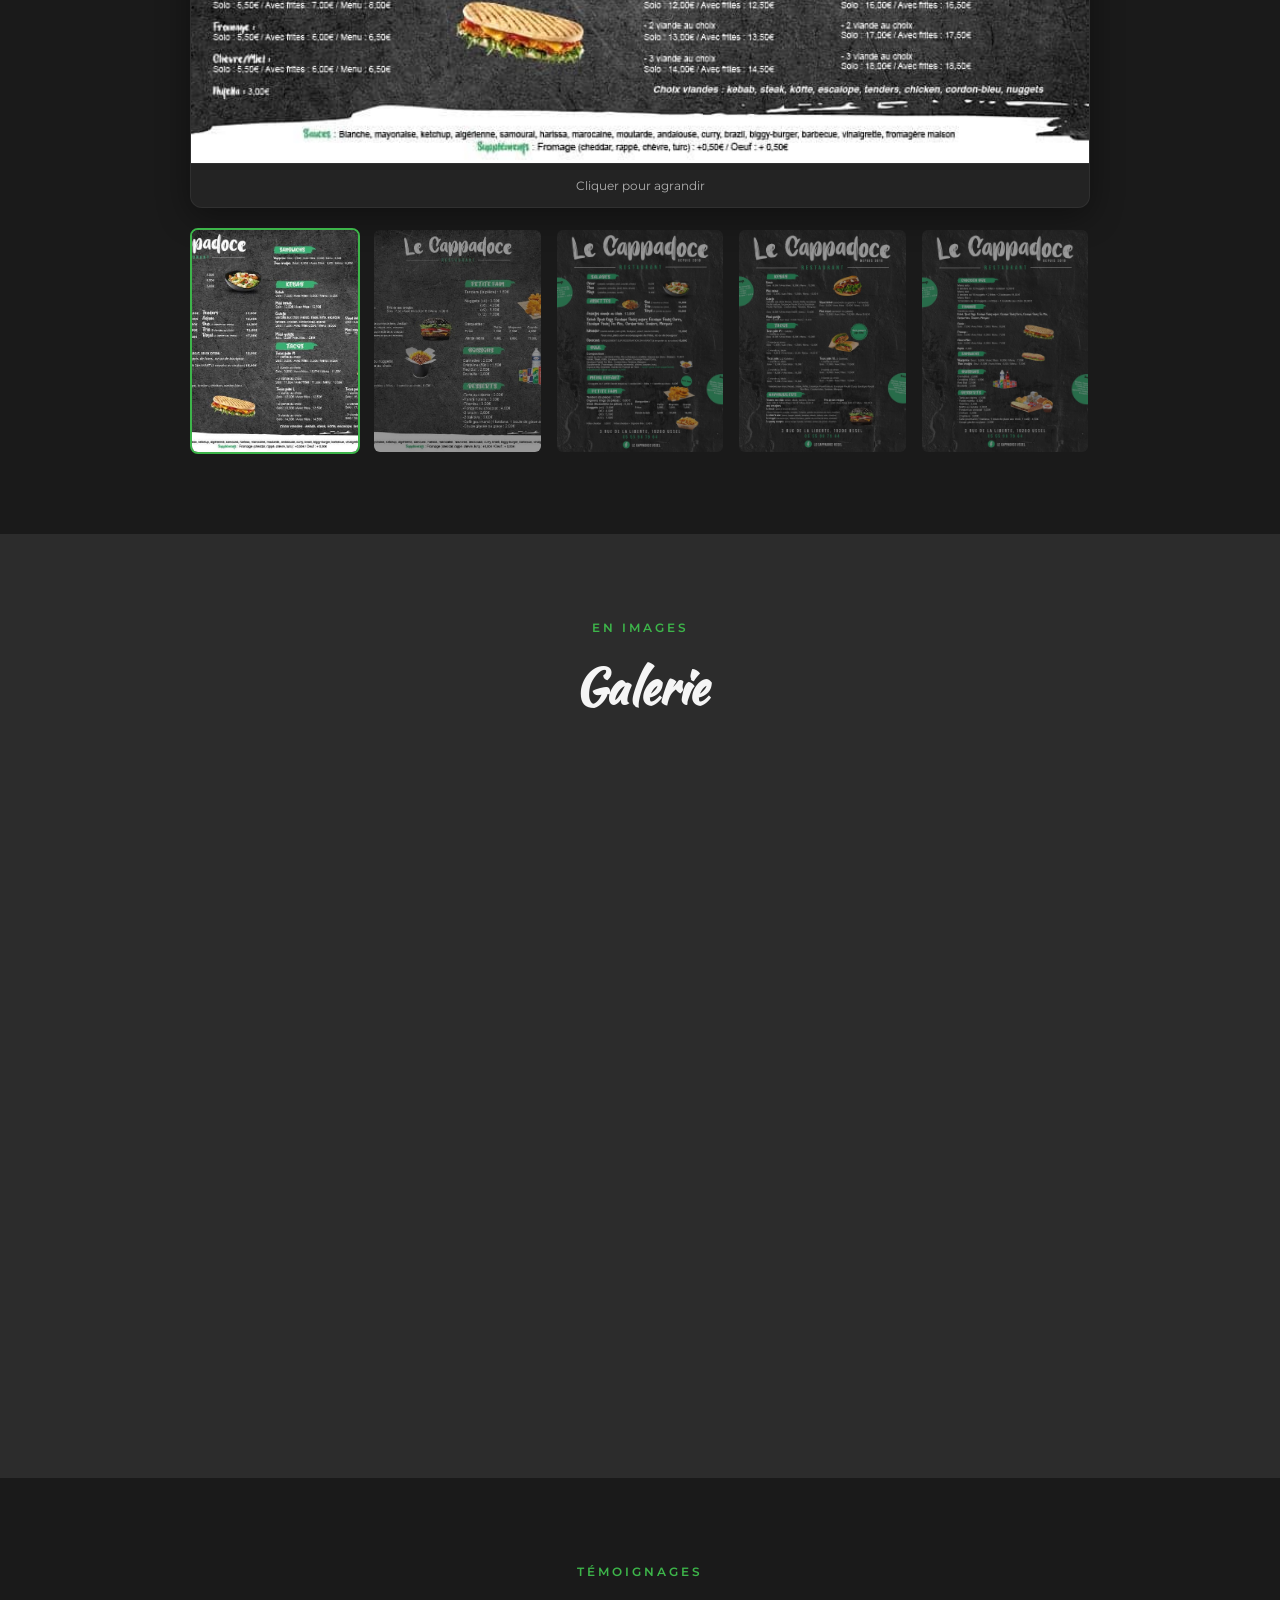
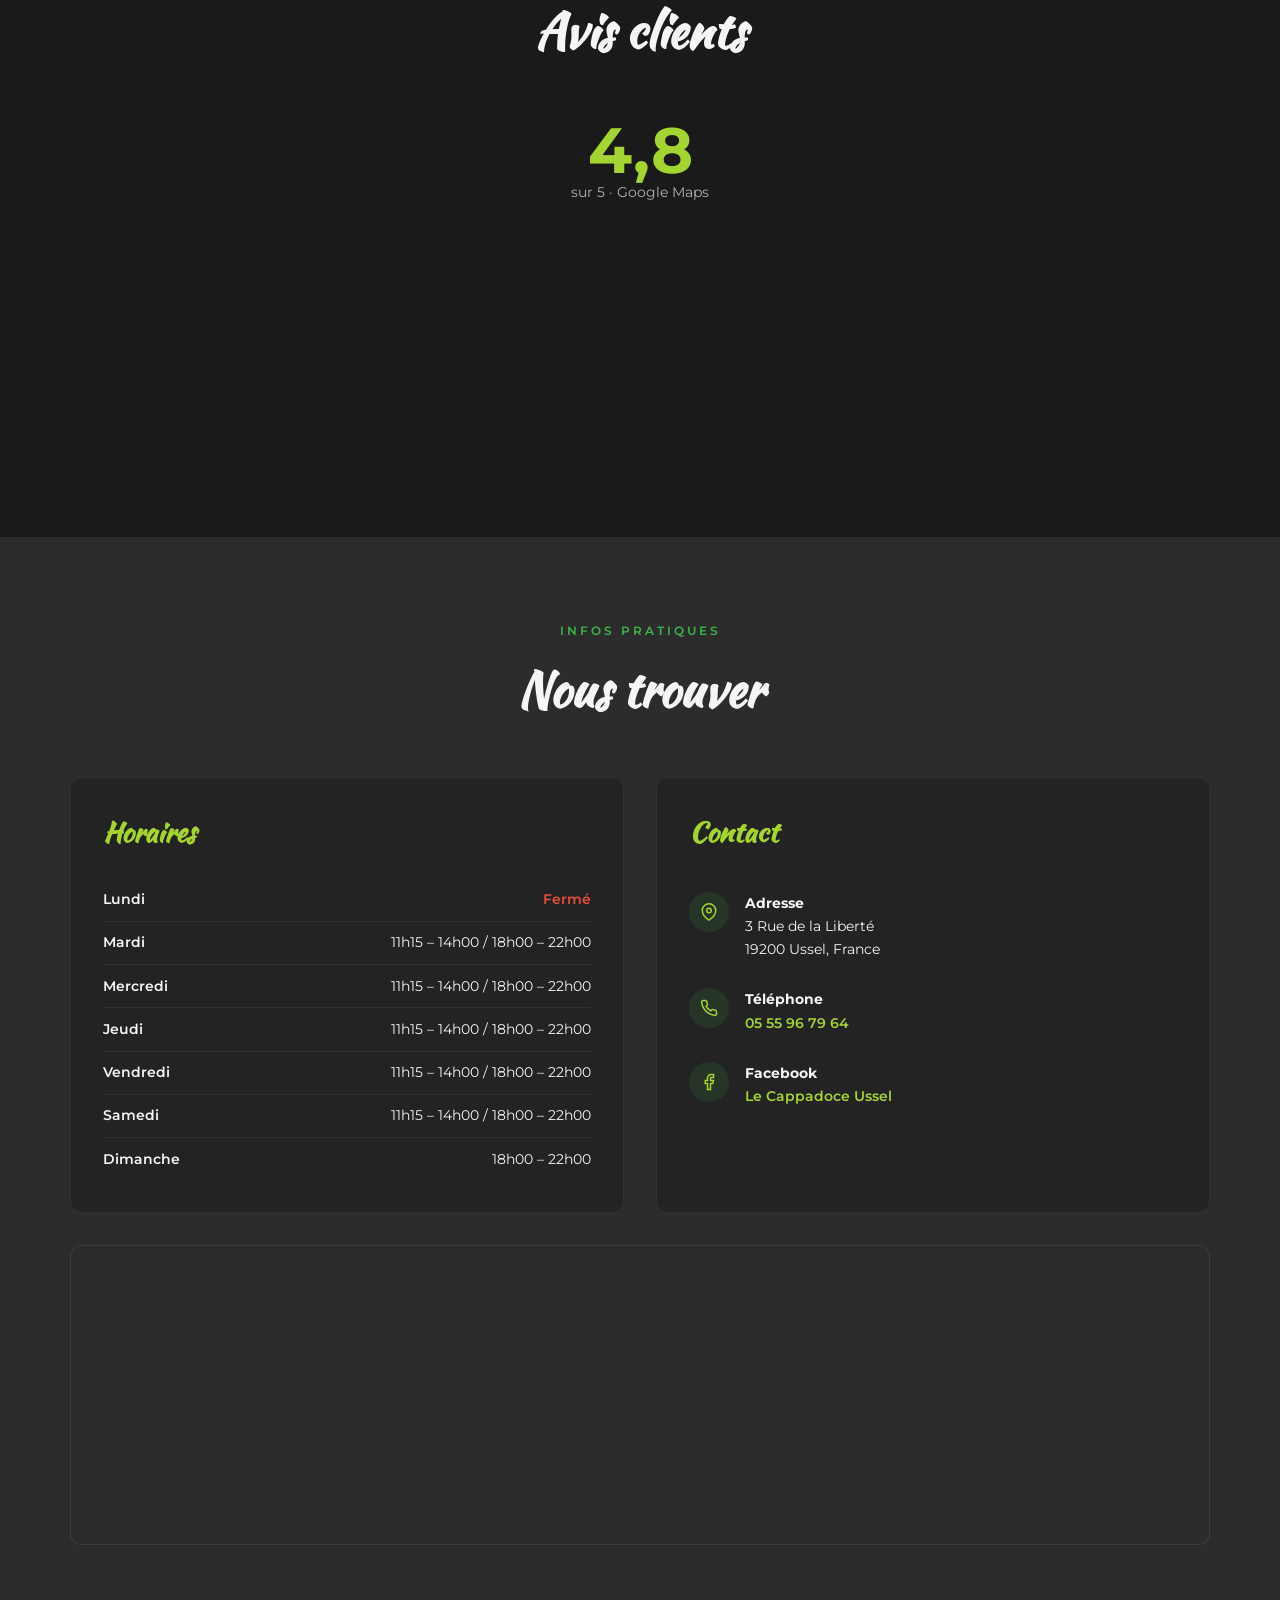
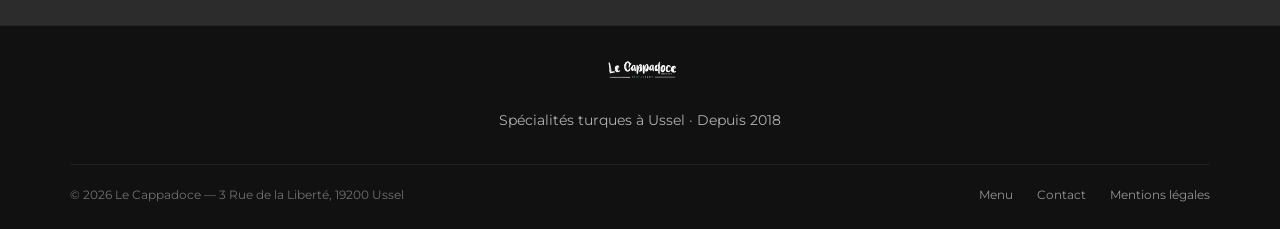
==== commit 62079e22: "Commit" ====
--- a/index.html
+++ b/index.html
@@ -15,7 +15,7 @@
   <header class="header">
     <div class="container header__inner">
       <a href="#accueil" class="logo logo--img">
-        <img src="images/logo.png" alt="Le Cappadoce" class="logo__image">
+        <img src="images/logo.png?v=2" alt="Le Cappadoce" class="logo__image">
       </a>
       <nav class="nav">
         <a href="#accueil" class="nav__link">Accueil</a>
@@ -38,7 +38,7 @@
         <svg class="icon" width="16" height="16" viewBox="0 0 24 24" fill="currentColor" aria-hidden="true"><path d="M12 2l3.09 6.26L22 9.27l-5 4.87 1.18 6.88L12 17.77l-6.18 3.25L7 14.14 2 9.27l6.91-1.01L12 2z"/></svg>
         4,8 / 5 sur Google Maps
       </div>
-      <img src="images/logo.png" alt="Le Cappadoce" class="hero__logo">
+      <img src="images/logo.png?v=2" alt="Le Cappadoce" class="hero__logo">
       <p class="hero__since">Depuis 2018</p>
       <p class="hero__tagline">Spécialités turques &amp; restauration rapide</p>
       <p class="hero__subtitle">Kebab · Assiettes · Tacos · Burgers · Sur place ou à emporter</p>
@@ -302,7 +302,7 @@
     <div class="container">
       <div class="footer__brand-row">
         <a href="#accueil" class="logo logo--img">
-          <img src="images/logo.png" alt="Le Cappadoce" class="logo__image logo__image--footer">
+          <img src="images/logo.png?v=2" alt="Le Cappadoce" class="logo__image logo__image--footer">
         </a>
         <p class="footer__tagline">Spécialités turques à Ussel · Depuis 2018</p>
       </div>
--- a/css/style.css
+++ b/css/style.css
@@ -242,9 +242,8 @@
 }
 
 .logo__image {
-  height: 52px;
+  height: 48px;
   width: auto;
-  object-fit: contain;
 }
 
 .hero__logo {
@@ -252,7 +251,6 @@
   width: 100%;
   height: auto;
   margin: 0 auto 0.5rem;
-  object-fit: contain;
   filter: drop-shadow(0 4px 20px rgba(0, 0, 0, 0.5));
 }
 
@@ -858,7 +856,7 @@
 }
 
 .logo__image--footer {
-  height: 44px;
+  height: 40px;
 }
 
 .footer__tagline {
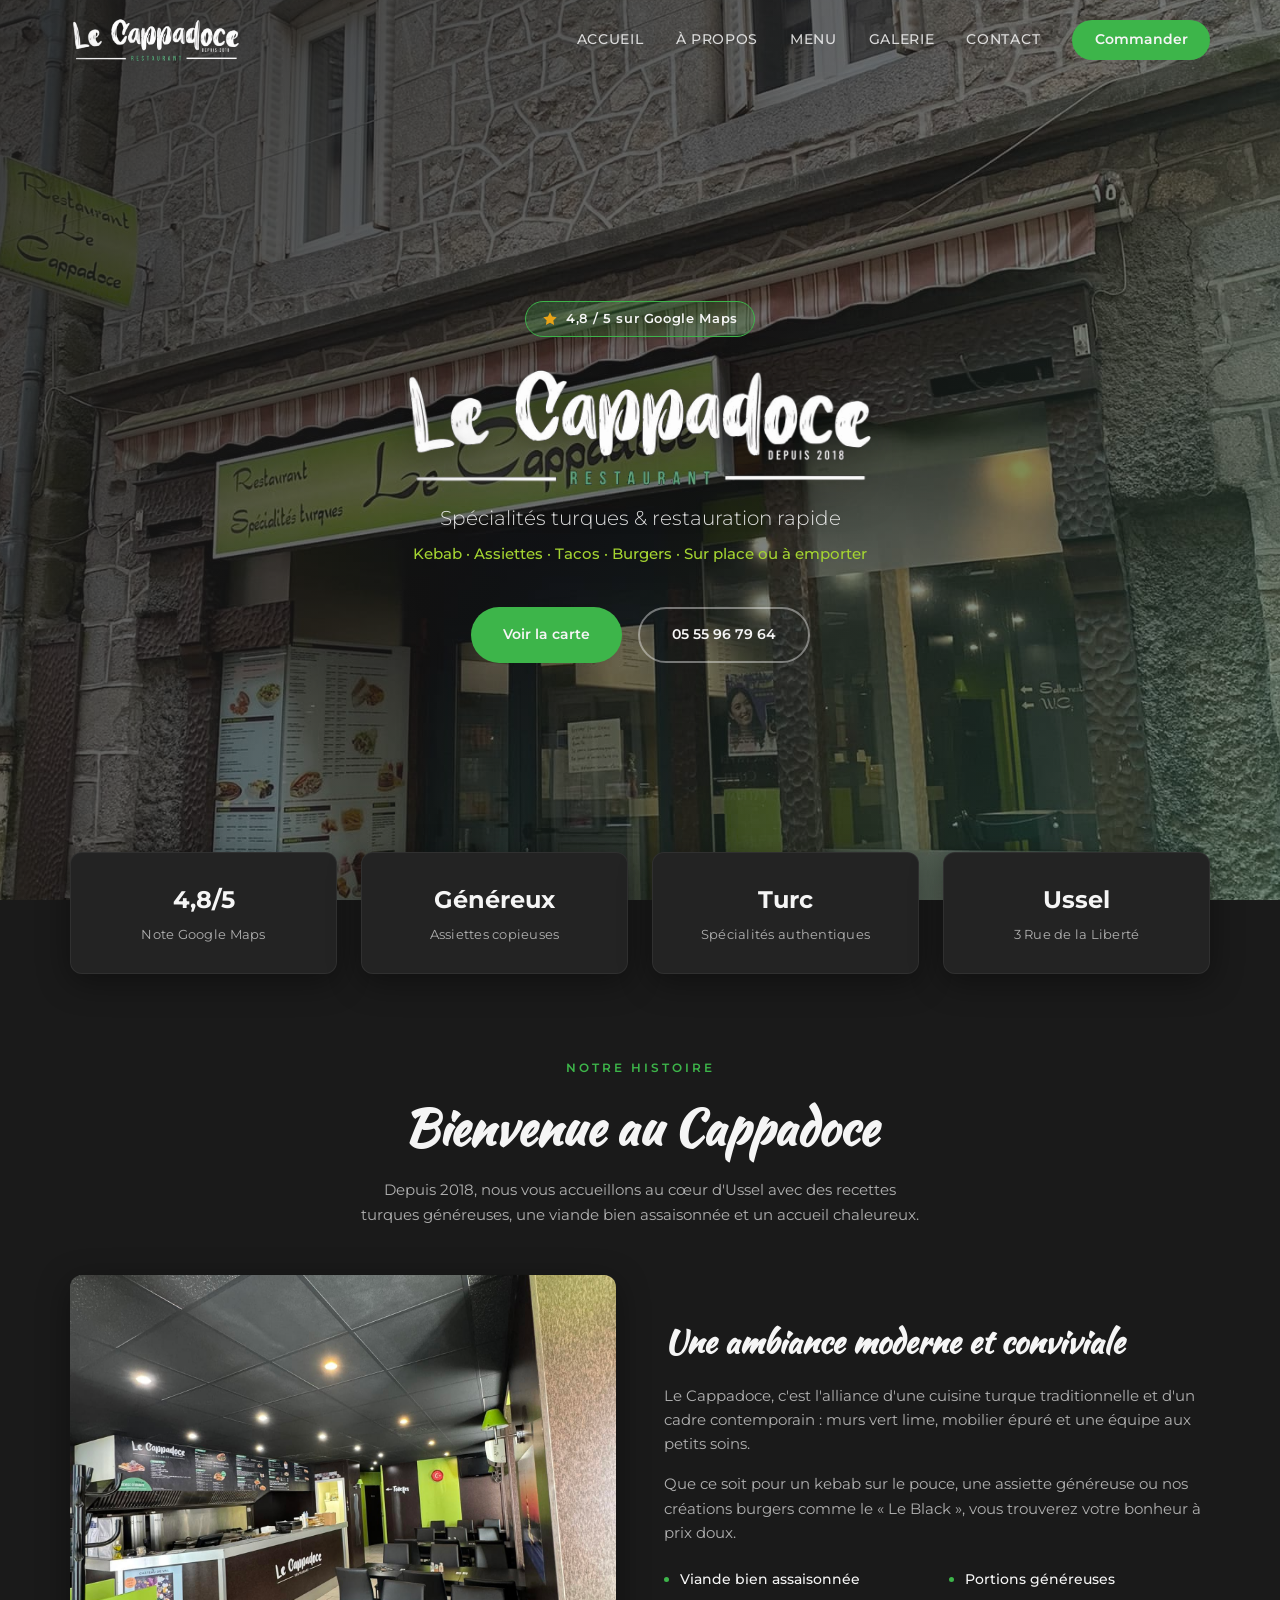
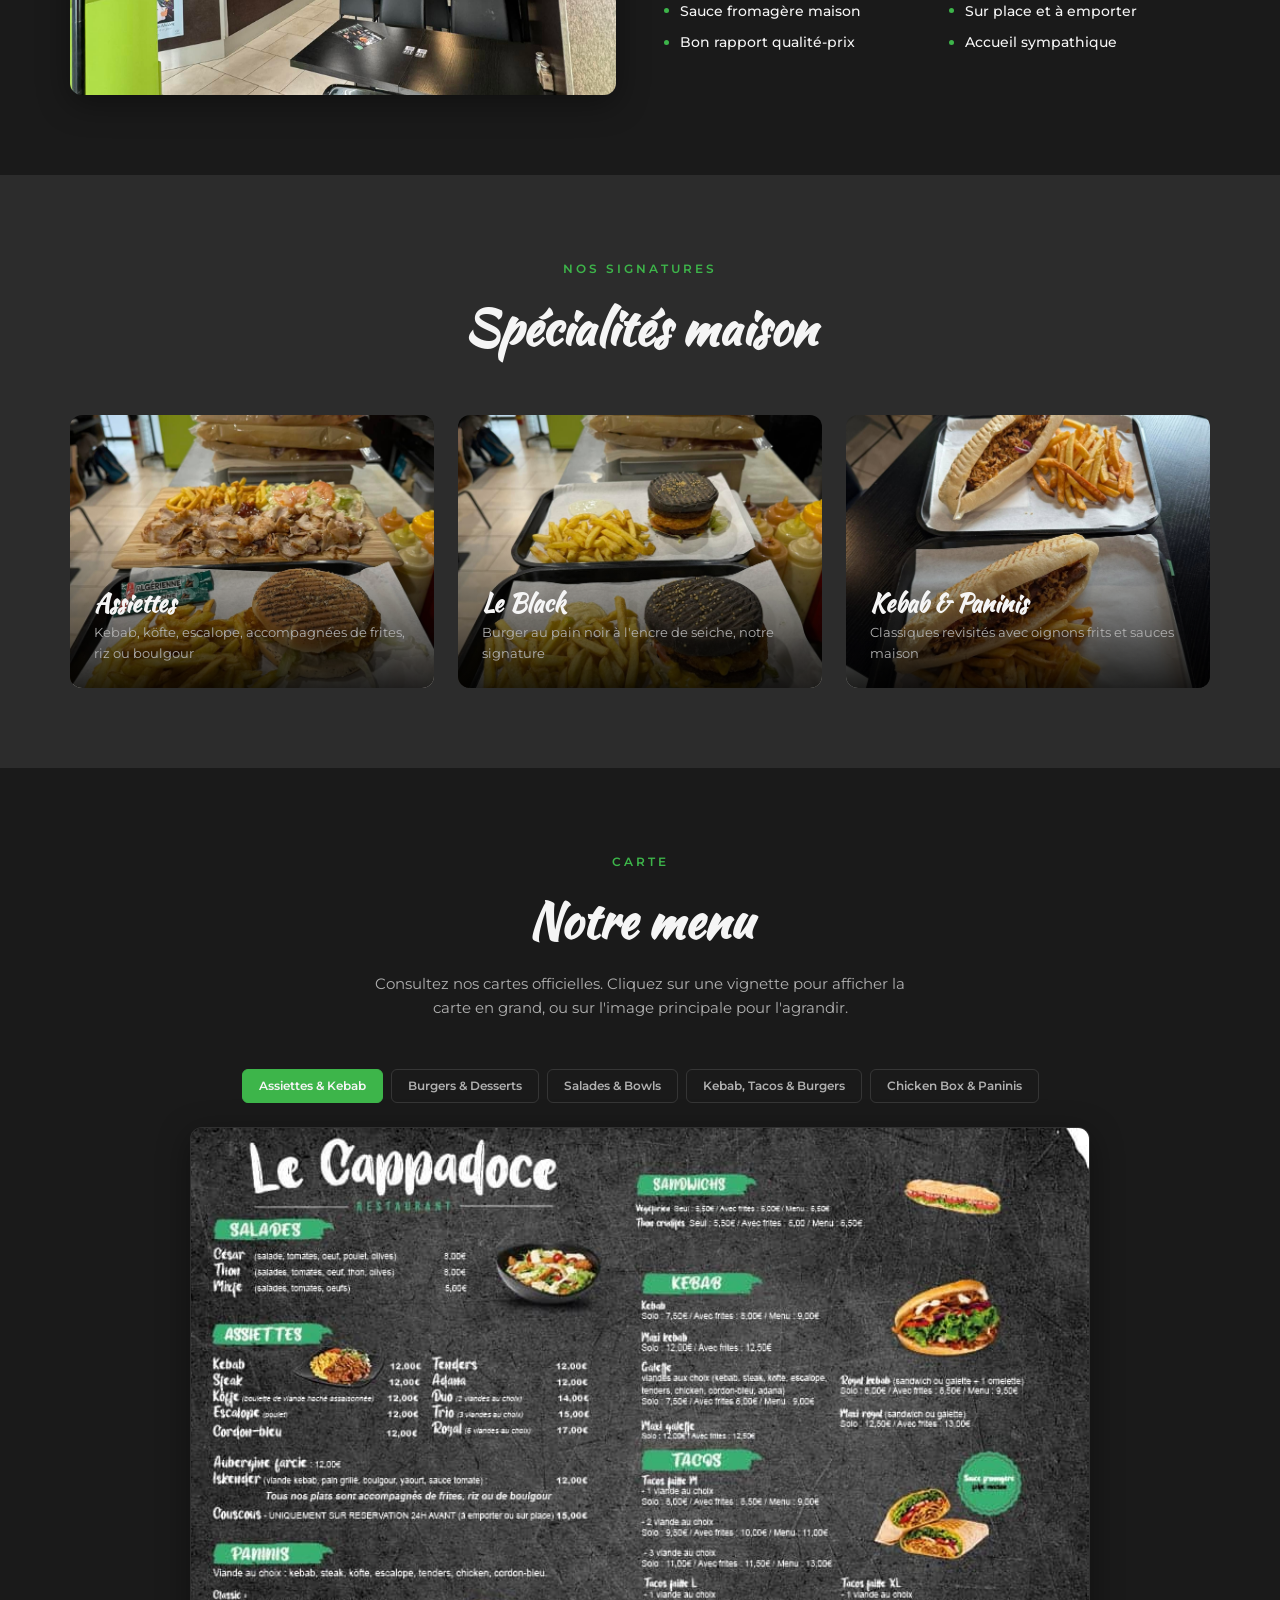
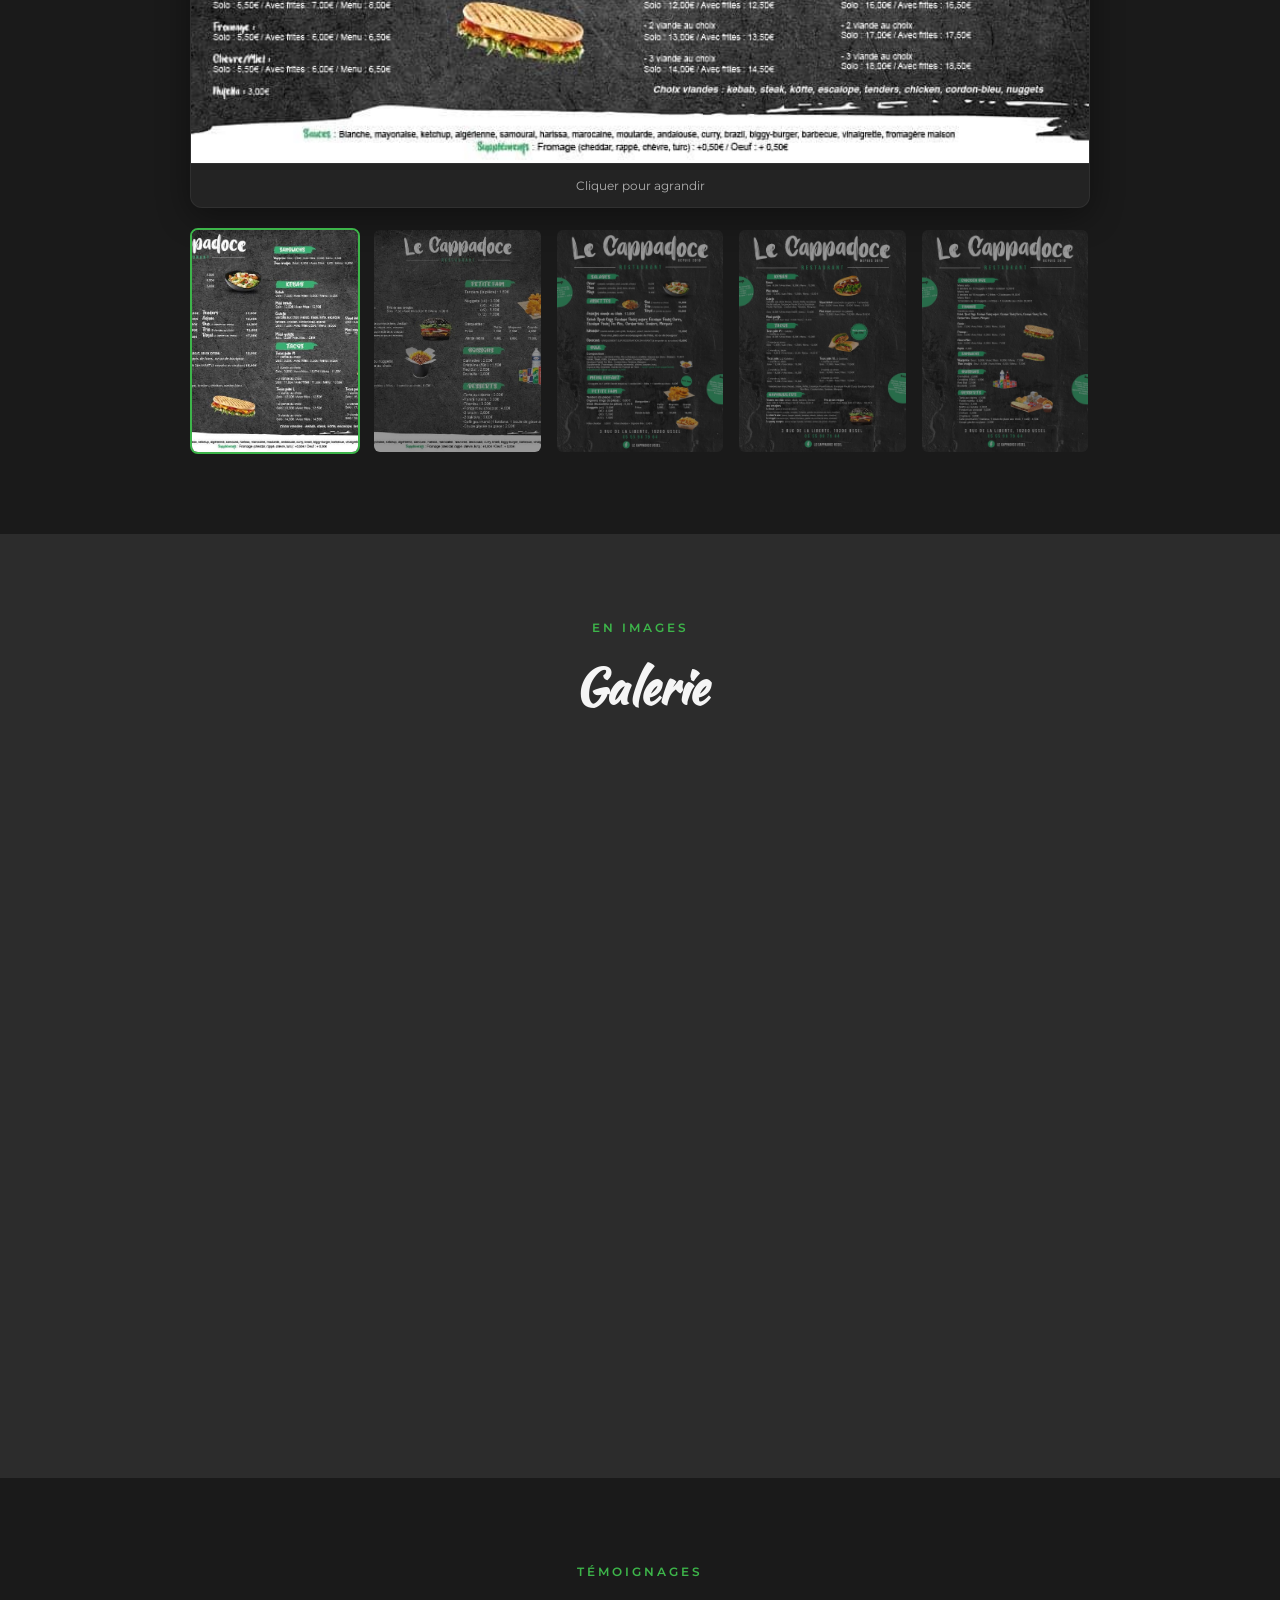
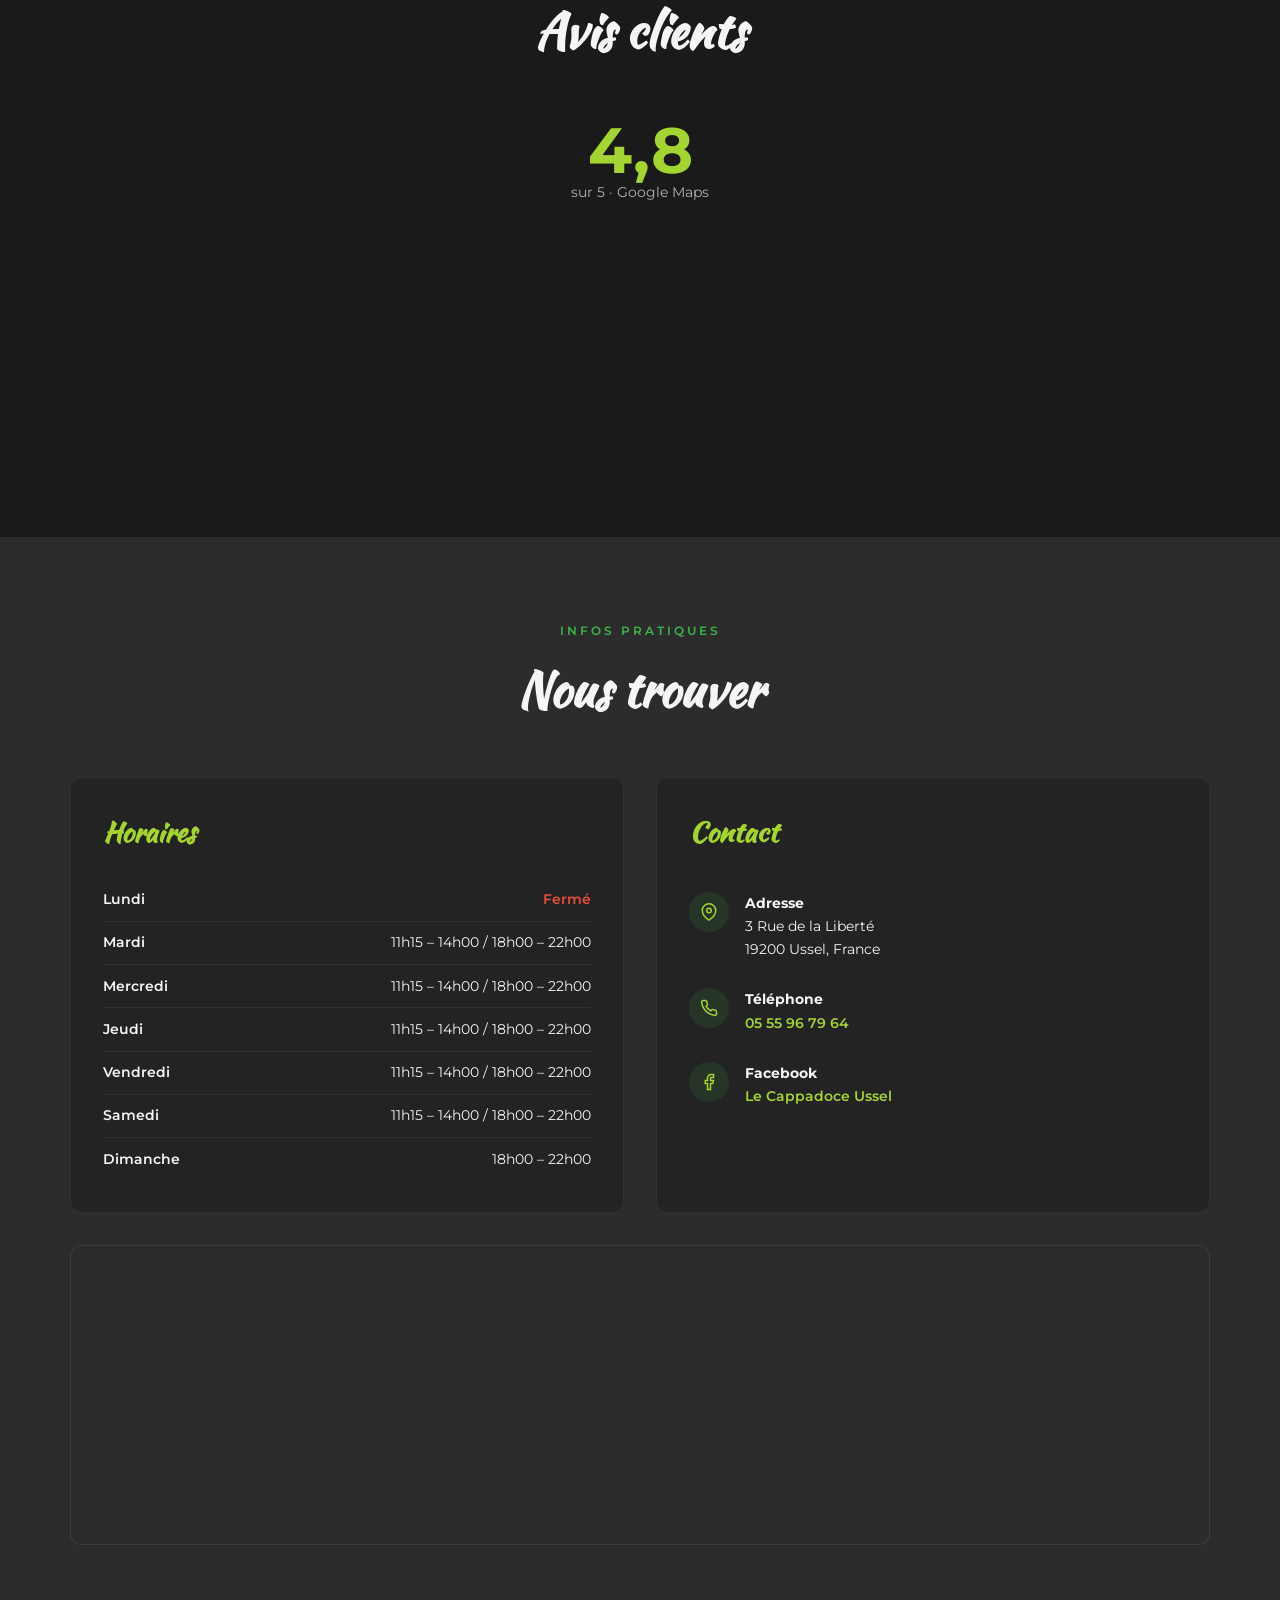
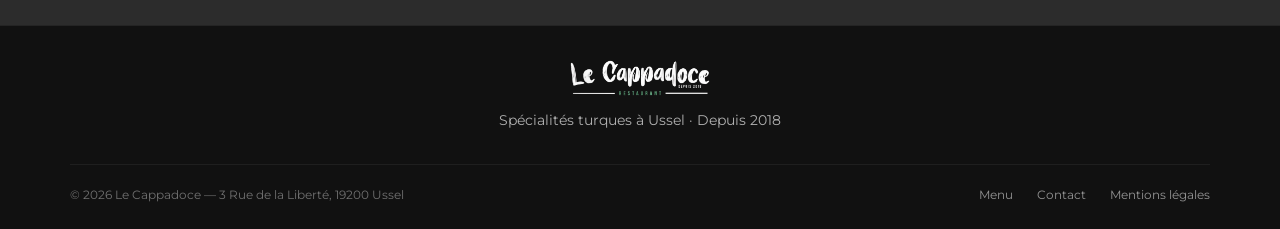
==== commit c2dcb3e9: "Commit" ====
--- a/index.html
+++ b/index.html
@@ -39,7 +39,6 @@
         4,8 / 5 sur Google Maps
       </div>
       <img src="images/logo.png?v=2" alt="Le Cappadoce" class="hero__logo">
-      <p class="hero__since">Depuis 2018</p>
       <p class="hero__tagline">Spécialités turques &amp; restauration rapide</p>
       <p class="hero__subtitle">Kebab · Assiettes · Tacos · Burgers · Sur place ou à emporter</p>
       <div class="hero__actions">
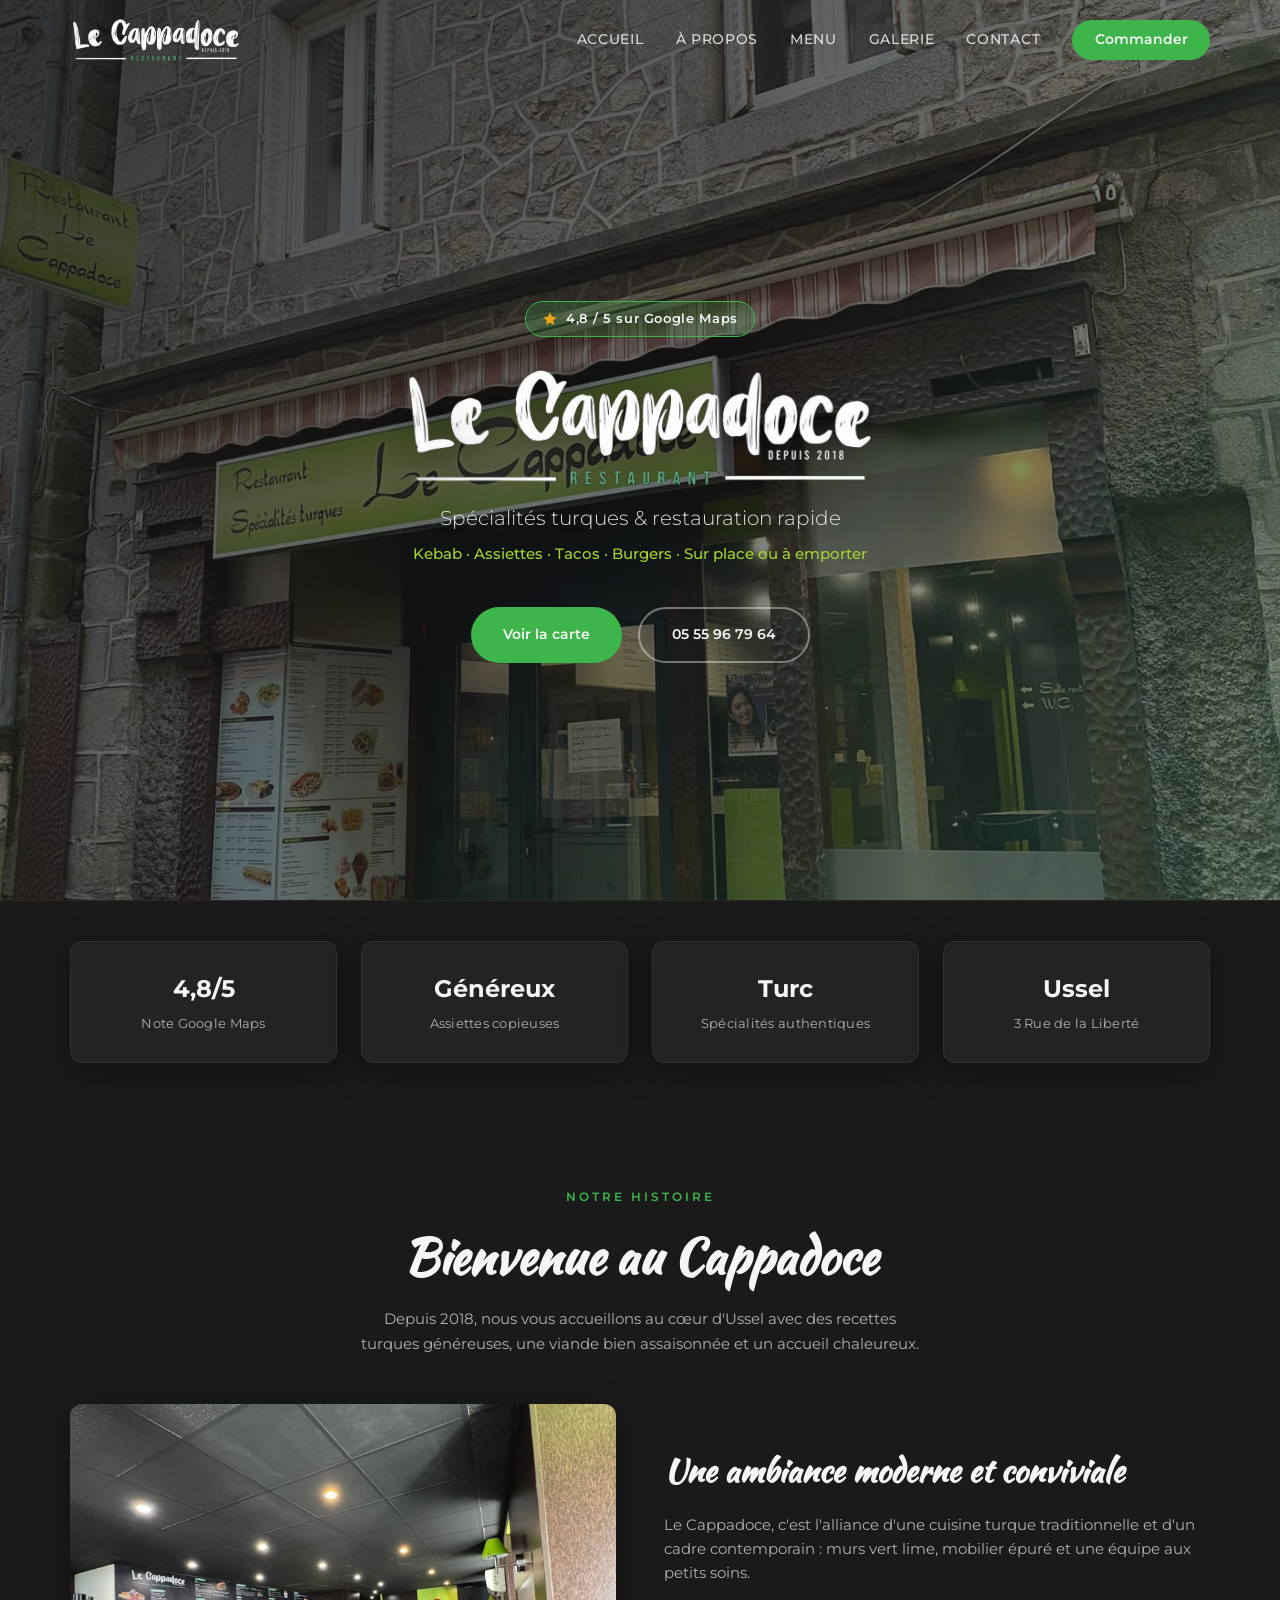
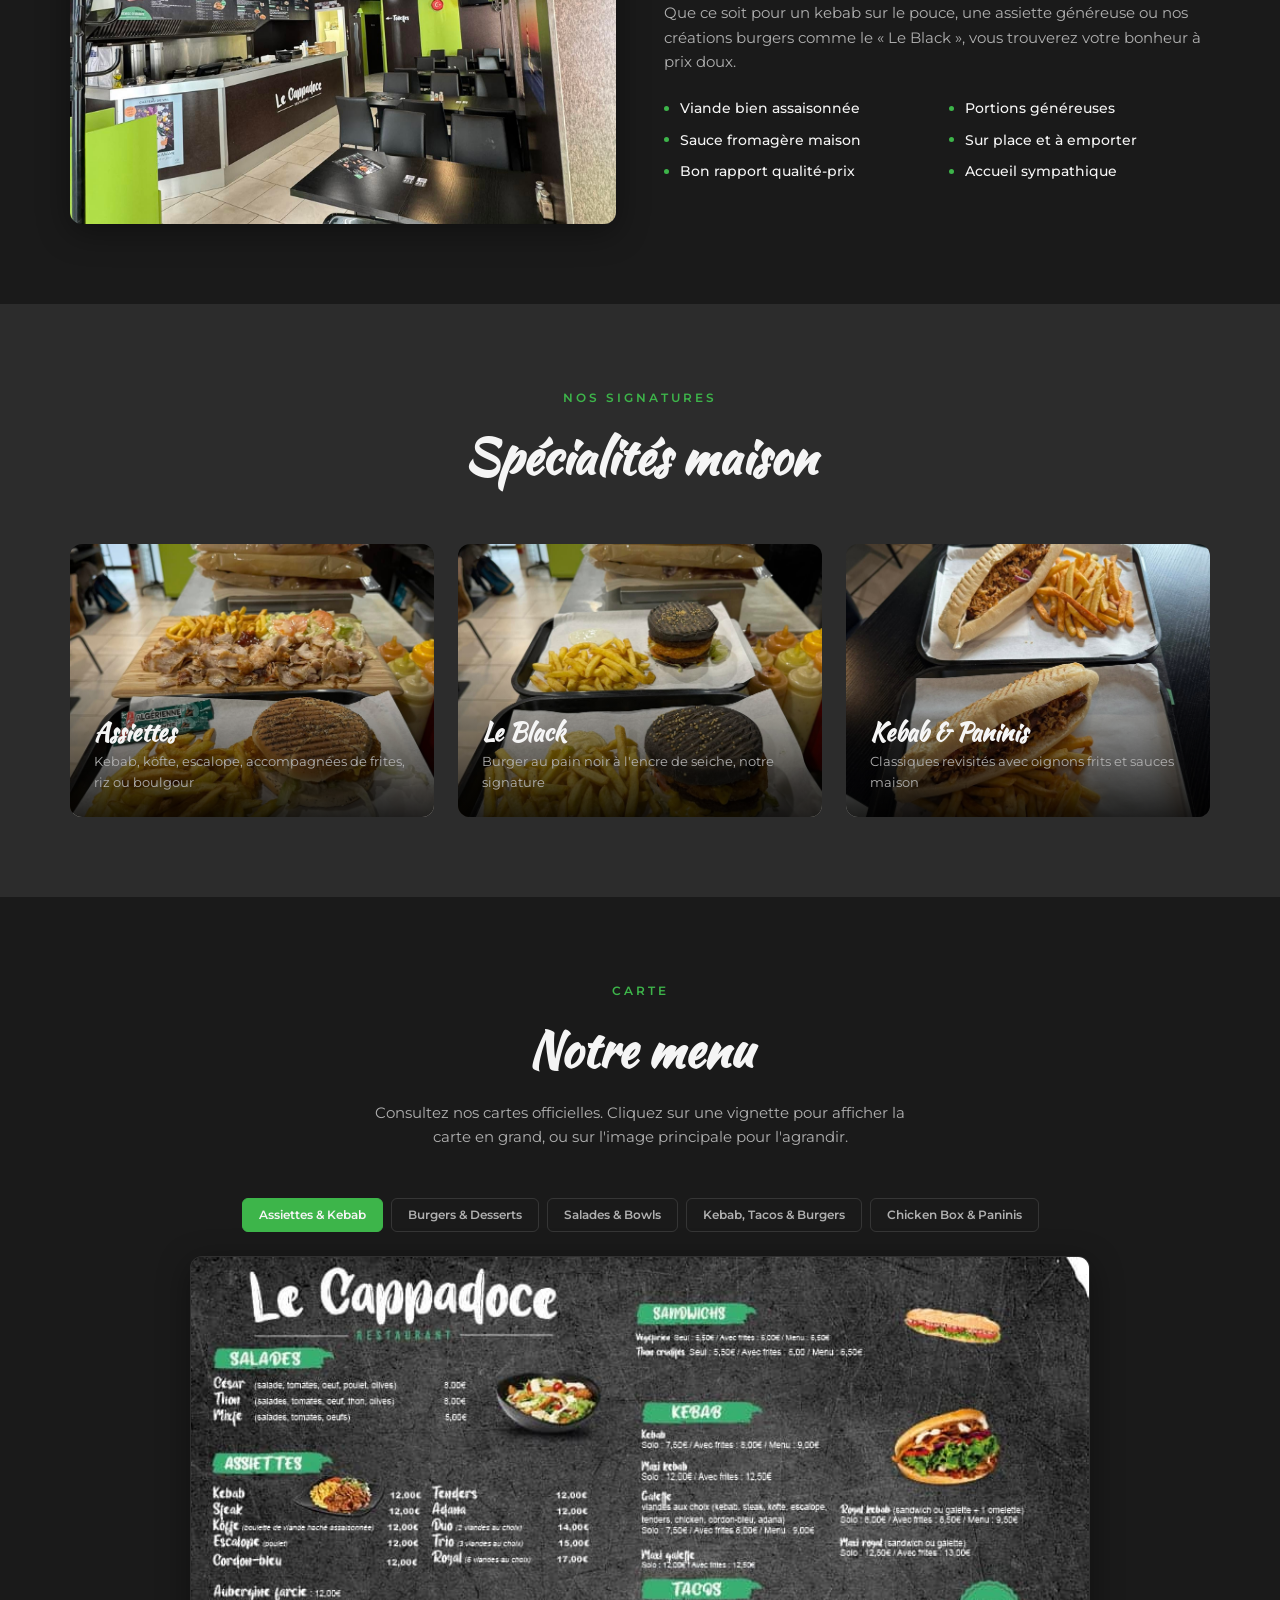
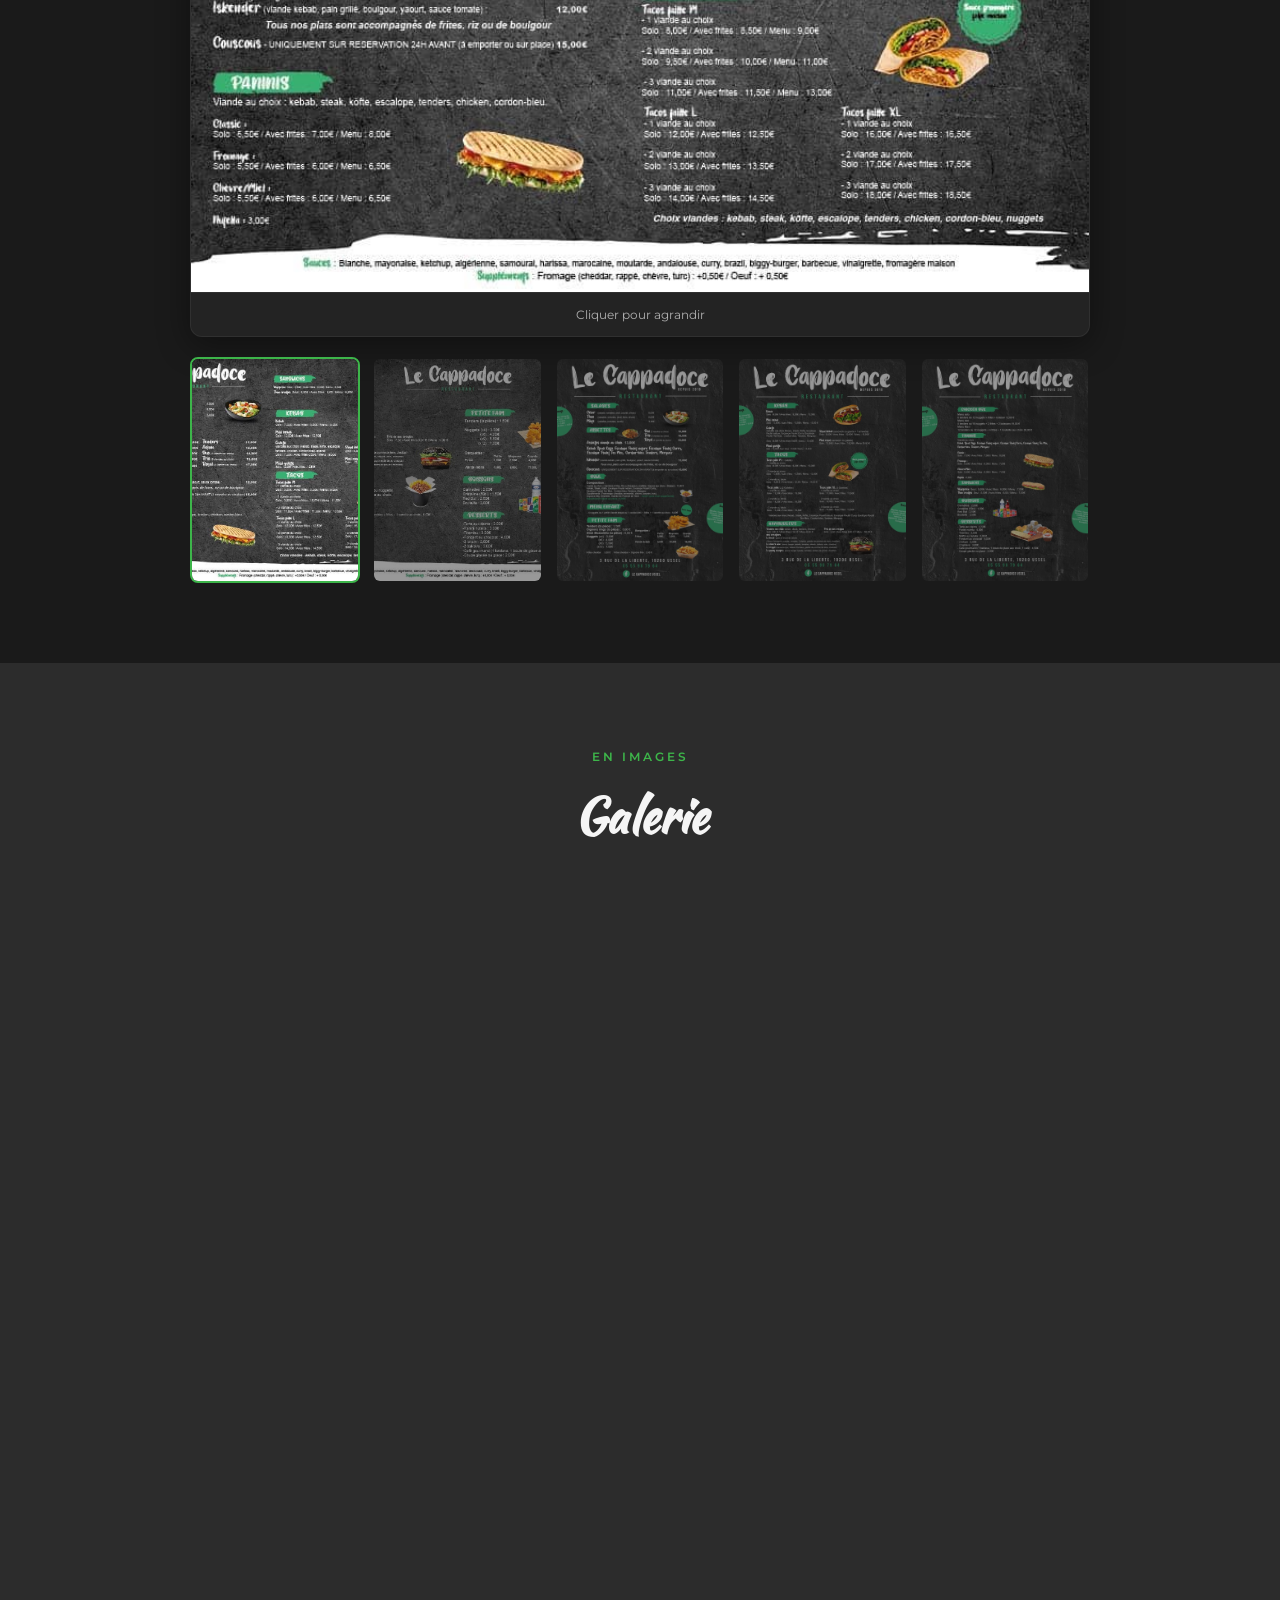
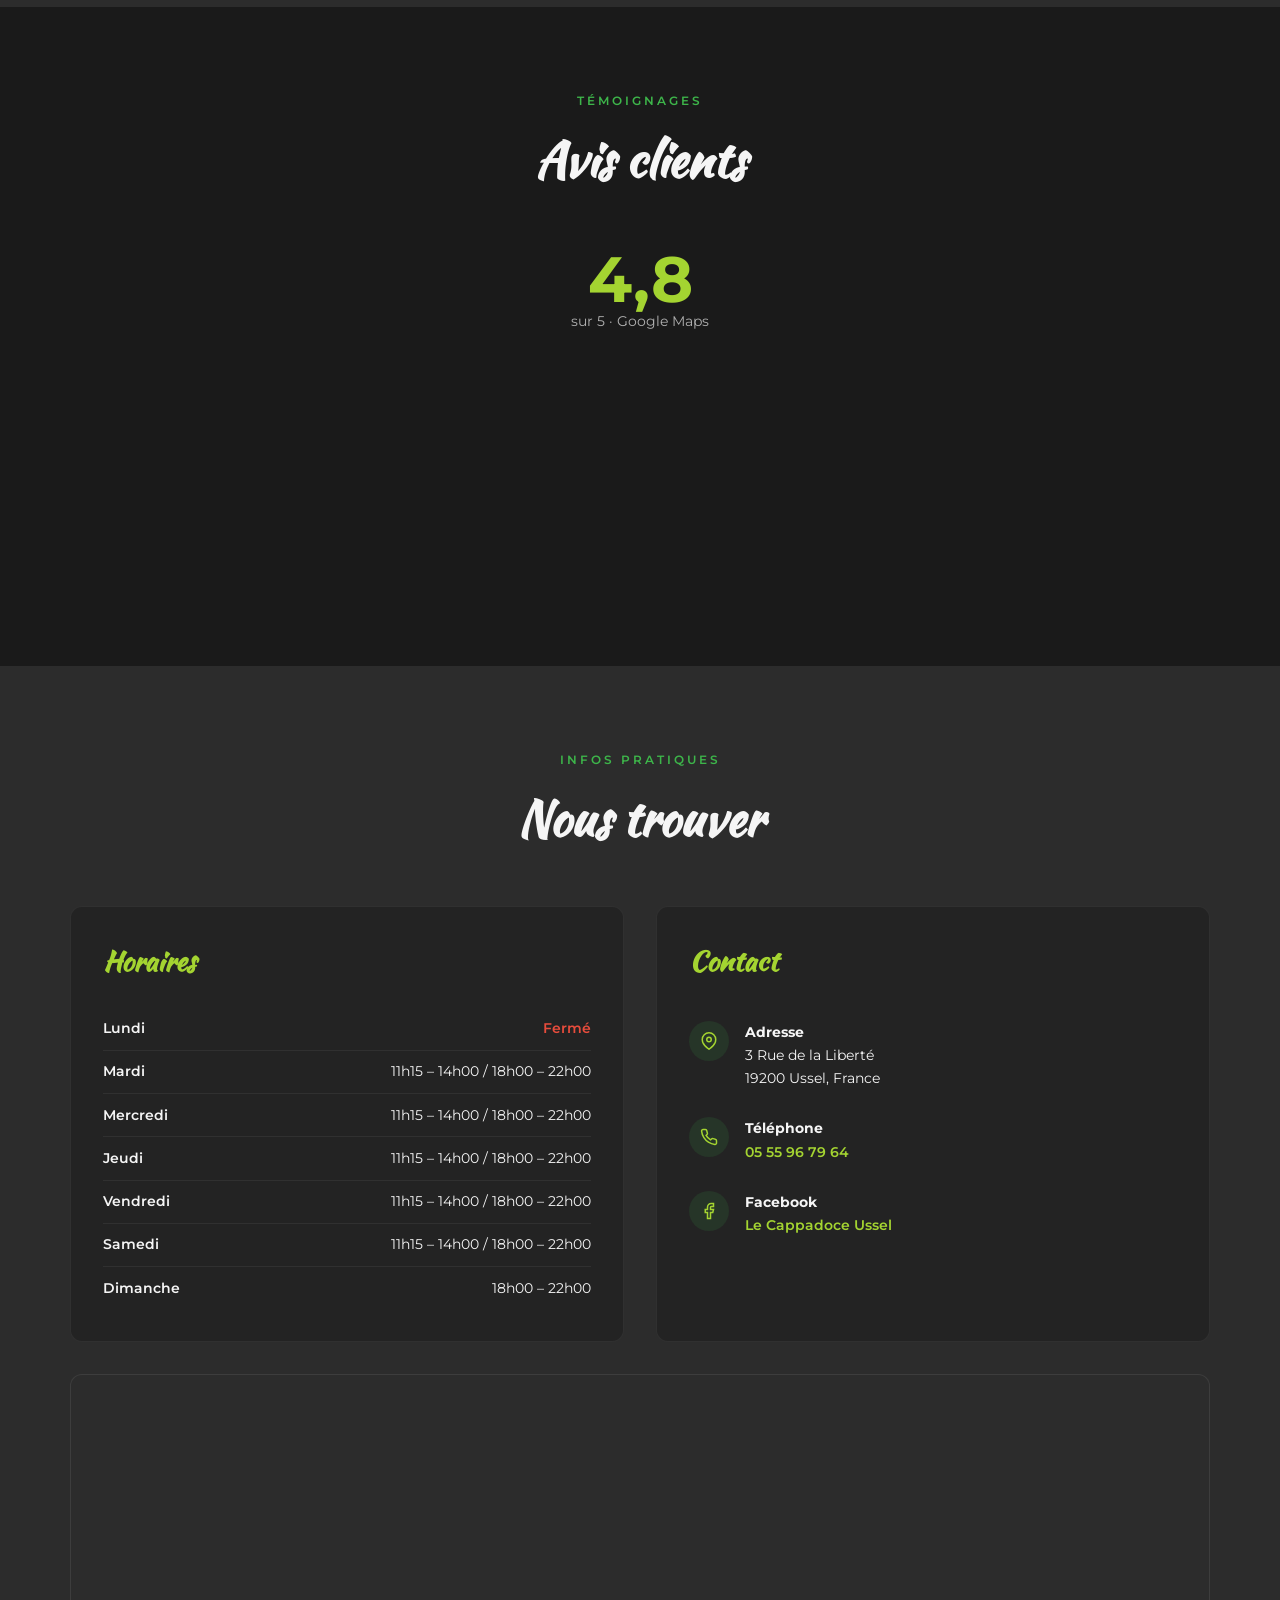
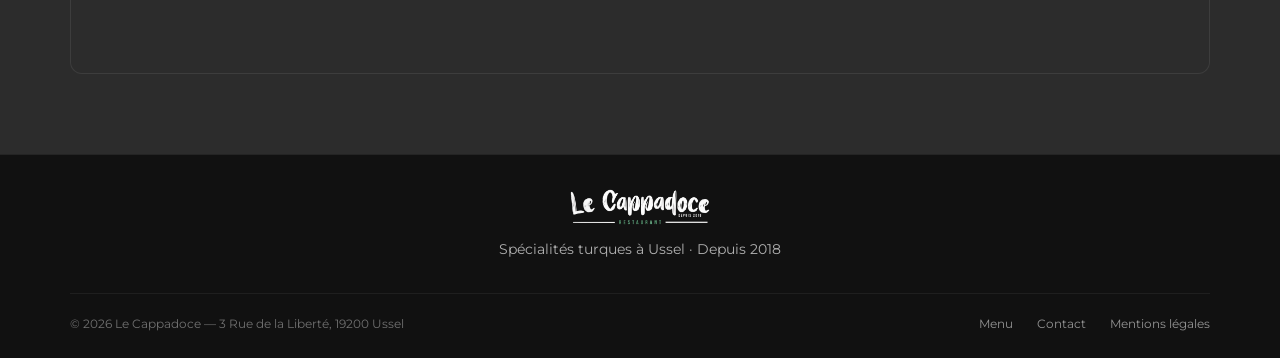
==== commit 763322f8: "Commit" ====
--- a/index.html
+++ b/index.html
@@ -48,7 +48,8 @@
     </div>
   </section>
 
-  <div class="container highlights">
+  <section class="highlights-section" aria-label="Points forts">
+    <div class="container highlights">
     <div class="highlight">
       <div class="highlight__value">4,8/5</div>
       <div class="highlight__label">Note Google Maps</div>
@@ -65,7 +66,8 @@
       <div class="highlight__value">Ussel</div>
       <div class="highlight__label">3 Rue de la Liberté</div>
     </div>
-  </div>
+    </div>
+  </section>
 
   <section id="a-propos" class="section">
     <div class="container">
--- a/css/style.css
+++ b/css/style.css
@@ -402,13 +402,16 @@
 
 /* ── Highlights ── */
 
+.highlights-section {
+  background: var(--bg-dark);
+  padding: 2.5rem 0;
+  border-top: 1px solid rgba(255, 255, 255, 0.06);
+}
+
 .highlights {
   display: grid;
-  grid-template-columns: repeat(auto-fit, minmax(220px, 1fr));
+  grid-template-columns: repeat(4, 1fr);
   gap: 1.5rem;
-  margin-top: -3rem;
-  position: relative;
-  z-index: 10;
 }
 
 .highlight {
@@ -1054,6 +1057,10 @@
     grid-template-columns: 1fr;
   }
 
+  .highlights {
+    grid-template-columns: repeat(2, 1fr);
+  }
+
   .about__image img {
     height: 300px;
   }
@@ -1087,6 +1094,10 @@
 }
 
 @media (max-width: 500px) {
+  .highlights {
+    grid-template-columns: 1fr;
+  }
+
   .gallery {
     grid-template-columns: 1fr;
   }
